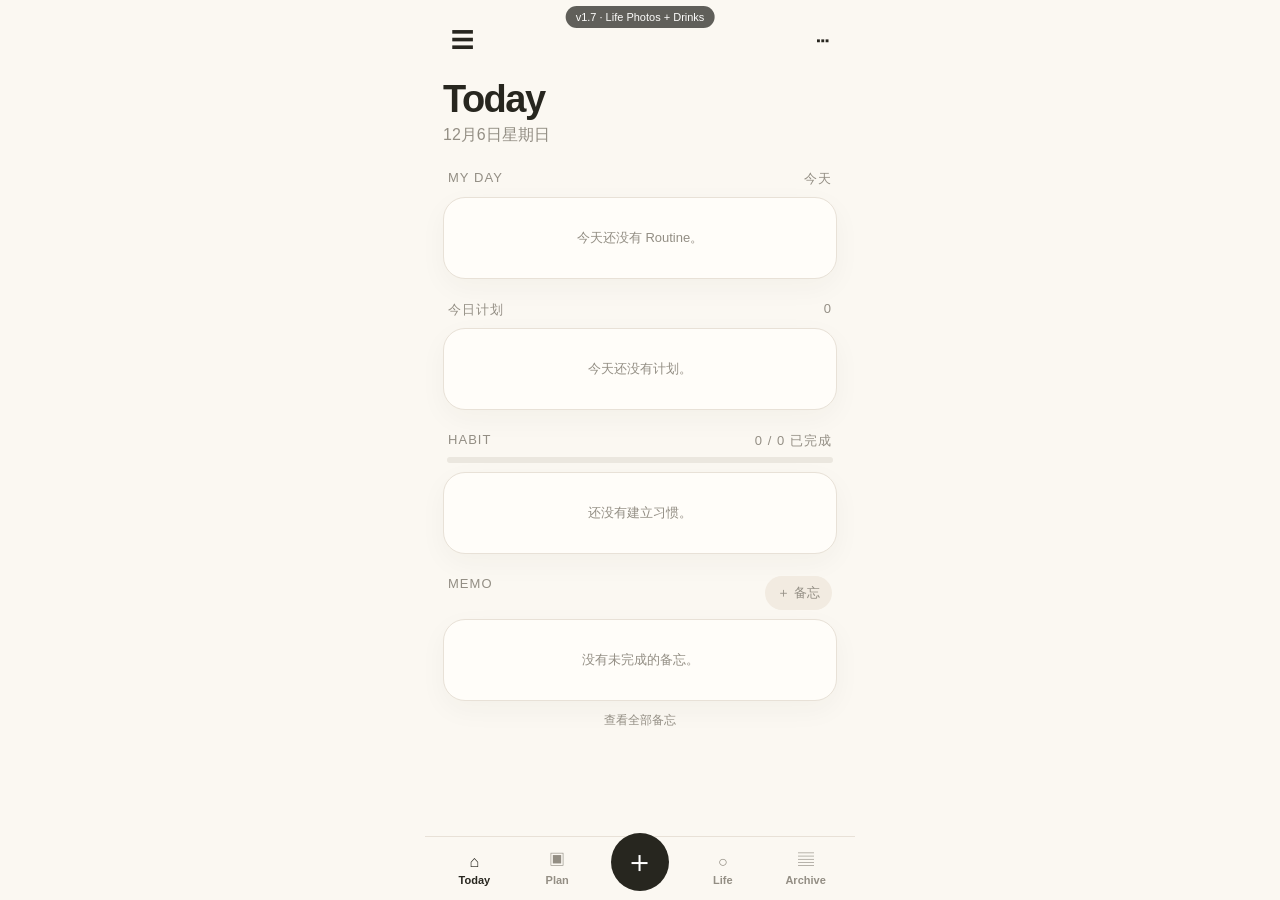
==== index.html @ 2b1e5a78 "Add files via upload" ====
<!doctype html><html lang="zh-CN"><head><meta charset="utf-8"><meta name="viewport" content="width=device-width,initial-scale=1,viewport-fit=cover"><meta name="theme-color" content="#fbf8f2"><meta name="apple-mobile-web-app-capable" content="yes"><title>My Life OS v1.7 Today + Memo + Life Mood</title><link rel="manifest" href="manifest.webmanifest?v=1400"><style>:root{--bg:#fbf8f2;--card:#fffdf9;--ink:#27261f;--muted:#938e84;--line:#e8e1d7;--soft:#eef0e8;--warm:#f2ebe1;--accent:#899277;--danger:#b7655e}*{box-sizing:border-box;-webkit-tap-highlight-color:transparent}body{margin:0;background:var(--bg);color:var(--ink);font-family:-apple-system,BlinkMacSystemFont,"PingFang SC",sans-serif}button,input,textarea,select{font:inherit;color:inherit}.page{max-width:430px;margin:auto;padding:calc(16px + env(safe-area-inset-top)) 18px calc(110px + env(safe-area-inset-bottom));min-height:100vh}.top{height:48px;display:flex;justify-content:space-between;align-items:center}.icon{border:0;background:none;font-size:23px;padding:8px}.title{font-size:38px;margin:14px 0 4px;letter-spacing:-1.5px}.sub{color:var(--muted);margin-bottom:24px}.section{margin:22px 0}.label{display:flex;justify-content:space-between;color:var(--muted);font-size:13px;letter-spacing:.08em;margin:0 5px 9px}.card{background:var(--card);border:1px solid var(--line);border-radius:22px;padding:15px;box-shadow:0 9px 28px rgba(60,50,38,.04)}.row{display:flex;align-items:center;justify-content:space-between;gap:10px;min-height:48px}.row+.row{border-top:1px solid var(--line)}.muted{font-size:12px;color:var(--muted)}.btn{border:0;border-radius:999px;background:var(--warm);padding:8px 12px}.primary{width:100%;border:0;border-radius:15px;background:var(--ink);color:white;padding:13px;font-weight:700}.danger{width:100%;border:1px solid #ead0cd;border-radius:15px;background:#fff7f6;color:var(--danger);padding:12px}.empty{color:var(--muted);font-size:13px;text-align:center;padding:16px}.nav{position:fixed;z-index:20;bottom:0;left:50%;transform:translateX(-50%);width:min(430px,100%);display:grid;grid-template-columns:repeat(5,1fr);align-items:end;background:rgba(251,248,242,.96);backdrop-filter:blur(18px);border-top:1px solid var(--line);padding:8px 8px calc(9px + env(safe-area-inset-bottom))}.nav button{border:0;background:none;color:var(--muted);font-size:16px;padding:5px}.nav button b{display:block;font-size:11px;margin-top:3px}.nav button.active{color:var(--ink)}.nav .plus{width:58px;height:58px;border-radius:50%;background:var(--ink);color:white;font-size:31px;margin:-25px auto 0}.overlay{position:fixed;z-index:50;inset:0;background:rgba(30,27,23,.25);display:flex;align-items:flex-end;justify-content:center}.hidden{display:none}.sheet{width:min(430px,100%);max-height:88vh;overflow:auto;background:var(--card);border-radius:28px 28px 0 0;padding:20px 18px calc(28px + env(safe-area-inset-bottom))}.sheethead{display:flex;justify-content:space-between;align-items:center}.sheethead h2{margin:0 0 10px}.field{margin:13px 0}.field label{display:block;color:var(--muted);font-size:13px;margin-bottom:6px}.field input,.field textarea,.field select{width:100%;border:1px solid var(--line);background:white;border-radius:13px;padding:12px}.field textarea{min-height:90px}.two{display:grid;grid-template-columns:1fr 1fr;gap:10px}.cal{display:grid;grid-template-columns:repeat(7,1fr);gap:3px}.dow{text-align:center;color:var(--muted);font-size:10px;padding-bottom:5px}.day{min-height:86px;border:1px solid #eee8df;background:white;border-radius:8px;padding:5px 3px;text-align:left;overflow:hidden}.day.sel{outline:2px solid var(--ink)}.day.today{background:var(--soft)}.num{font-size:12px;font-weight:750}.event{display:block;background:#e7efe0;border-radius:4px;font-size:9px;padding:2px 3px;margin-top:3px;white-space:nowrap;overflow:hidden;text-overflow:ellipsis}.event:nth-child(3n){background:#f7e2e8}.event:nth-child(3n+1){background:#e3eef6}.tabs{display:flex;background:#f0ebe3;border-radius:13px;padding:4px}.tabs button{flex:1;border:0;background:none;border-radius:10px;padding:8px;color:var(--muted)}.tabs button.on{background:white;color:var(--ink);font-weight:700}.check{width:23px;height:23px;border:1.5px solid #b8b1a7;background:white;border-radius:50%}.check.done{background:var(--accent);border-color:var(--accent)}.check.done:after{content:'✓';color:white}.pill{background:var(--soft);border-radius:999px;padding:6px 9px;font-size:12px}.toast{position:fixed;z-index:80;bottom:115px;left:50%;transform:translateX(-50%);background:var(--ink);color:white;border-radius:999px;padding:10px 14px;opacity:0;pointer-events:none;transition:.2s}.toast.show{opacity:1}.spacegrid{display:grid;grid-template-columns:1fr 1fr;gap:10px}.space{border:1px solid var(--line);background:white;border-radius:17px;padding:18px 12px;text-align:left}.space b{display:block;margin-top:8px}.statgrid{display:grid;grid-template-columns:1fr 1fr;gap:9px}.stat{background:white;border:1px solid var(--line);border-radius:15px;padding:13px}.stat strong{font-size:24px;display:block}

.three{display:grid;grid-template-columns:repeat(3,1fr);gap:8px}.weekpick{display:grid;grid-template-columns:repeat(4,1fr);gap:7px}.weekpick label input{display:none}.weekpick label span{display:block;text-align:center;border:1px solid var(--line);border-radius:12px;padding:9px 4px;font-size:12px;background:white}.weekpick label input:checked+span{background:var(--ink);color:white;border-color:var(--ink)}.heatmap{display:grid;grid-template-columns:repeat(7,1fr);gap:5px;background:var(--card);border:1px solid var(--line);border-radius:18px;padding:14px}.heat{aspect-ratio:1;border-radius:5px;background:#eee9e1}.heat.h1{background:#dfe5d5}.heat.h2{background:#adb99b}.heat.h3{background:#778567}.rowlink{display:block;width:100%;border:0;border-bottom:1px solid var(--line);background:white;text-align:left;padding:15px 6px}.rowlink:last-child{border-bottom:0}

#heartbeat{position:fixed;top:calc(env(safe-area-inset-top) + 6px);left:50%;transform:translateX(-50%);z-index:9999;background:#24251f;color:#fff;padding:5px 10px;border-radius:999px;font-size:11px;opacity:.72;pointer-events:none;white-space:nowrap}#heartbeat.ok{opacity:1}.habitprogress{height:6px;background:#ebe7df;border-radius:999px;overflow:hidden;margin:-2px 4px 9px}.habitprogress i{display:block;height:100%;background:var(--accent);border-radius:999px}.memoarchive{width:100%;border:0;background:none;color:var(--muted);padding:11px;font-size:12px}.moodcard{width:100%;border:1px solid var(--line);background:linear-gradient(135deg,#fffdf9,#f4eee5);border-radius:22px;padding:17px;display:grid;grid-template-columns:auto 1fr auto;gap:13px;align-items:center;text-align:left}.moodemoji{font-size:34px}.moodcard b,.moodcard small{display:block}.moodcard small{color:var(--muted);margin-top:4px}.pincheck{display:block;margin:14px 2px;color:var(--muted);font-size:13px}
.eventdone{text-decoration:line-through;opacity:.55}
.toggleline{display:flex;gap:9px;align-items:center;padding:10px 2px 16px;font-size:14px}
.day .event{overflow:hidden;text-overflow:ellipsis;white-space:nowrap}


.chart{width:100%;height:105px;color:#6f7e63;overflow:visible}.seg{display:flex;gap:6px;overflow:auto;padding:3px 0 12px}.seg button{border:1px solid var(--line);background:white;border-radius:999px;padding:8px 12px;white-space:nowrap}.seg button.on{background:var(--ink);color:white}.bigmetric{padding:18px 0;font-size:18px}.progress{height:8px;background:#eee9e1;border-radius:999px;overflow:hidden}.progress i{display:block;height:100%;background:#8b9b79;border-radius:999px}.barrow{display:grid;grid-template-columns:62px 1fr 58px;gap:8px;align-items:center;padding:8px 0}.barrow>div{height:9px;background:#eee9e1;border-radius:999px;overflow:hidden}.barrow i{display:block;height:100%;background:#9ba98b;border-radius:999px}.barrow b{text-align:right;font-size:12px}.knowcard{width:100%;display:grid;grid-template-columns:72px 1fr;gap:12px;text-align:left;border:0;border-bottom:1px solid var(--line);background:white;padding:12px 0}.knowcard:last-child{border-bottom:0}.knowcard img{width:72px;height:72px;object-fit:cover;border-radius:12px}.knowcard p{margin:5px 0;color:var(--muted);font-size:13px;line-height:1.4}.knowcard span{font-size:11px;color:var(--muted)}.photoStrip{display:flex;gap:8px;overflow:auto;margin:8px 0 14px}.photoStrip>div{position:relative;flex:0 0 82px}.photoStrip img{width:82px;height:82px;object-fit:cover;border-radius:12px}.miniX{position:absolute;right:3px;top:3px;border:0;border-radius:50%;width:22px;height:22px;background:rgba(0,0,0,.65);color:white}


.lifequick{display:grid;grid-template-columns:repeat(4,1fr);gap:8px;margin:14px 0}.lifequick button{border:1px solid var(--line);background:var(--card);border-radius:17px;padding:12px 5px;display:flex;flex-direction:column;gap:4px;align-items:center}.lifequick span{font-size:22px}.lifequick b{font-size:12px}.lifequick small{font-size:9px;color:var(--muted)}.photoCal{display:grid;grid-template-columns:repeat(7,1fr);gap:4px}.photoDay{position:relative;aspect-ratio:.82;border:0;background:#f5f2ed;border-radius:8px;overflow:hidden;padding:0}.photoDay>span{position:absolute;z-index:2;top:4px;left:5px;font-size:10px;background:rgba(255,255,255,.78);border-radius:8px;padding:1px 4px}.photoDay img{width:100%;height:100%;object-fit:cover}.photoDay i{position:absolute;right:3px;bottom:3px;background:rgba(0,0,0,.62);color:white;border-radius:8px;padding:1px 4px;font-size:9px}.photoGrid{display:grid;grid-template-columns:repeat(3,1fr);gap:6px}.photoGrid img{width:100%;aspect-ratio:1;object-fit:cover;border-radius:12px}.lifeitem{padding:10px 0;border-bottom:1px solid var(--line)}.lifeitem:last-child{border-bottom:0}.lifephotos{display:flex;gap:5px;margin-bottom:8px}.lifephotos img{width:31%;aspect-ratio:1;object-fit:cover;border-radius:12px}.drinkGrid{display:grid;grid-template-columns:repeat(2,1fr);gap:9px}.drinkGrid button{border:0;background:#f5f2ed;border-radius:14px;padding:8px;text-align:left;display:flex;flex-direction:column;gap:5px}.drinkGrid img{width:100%;aspect-ratio:1;object-fit:cover;border-radius:10px}.drinkGrid span{font-size:40px;text-align:center;padding:30px}.drinkGrid small{color:var(--muted)}.drinkPreview{width:100%;max-height:260px;object-fit:cover;border-radius:16px;margin-bottom:12px}

</style></head><body>
<div id="heartbeat">v1.7 · Life Photos + Drinks</div><main id="app"></main><nav id="nav" class="nav"><button data-page="today">⌂<b>Today</b></button><button data-page="plan">▣<b>Plan</b></button><button id="quickBtn" class="plus">＋</button><button data-page="life">○<b>Life</b></button><button data-page="archive">▤<b>Archive</b></button></nav><div id="overlay" class="overlay hidden"><div id="sheet" class="sheet"></div></div><div id="toast" class="toast"></div><script>(()=>{'use strict';
const BUILD='v1.7 Today + Memo + Life Mood · 2026-08-19';
window.__MYLIFE_BUILD__=BUILD;
const KEY='mylife-v1-data'; const $=s=>document.querySelector(s); const app=$('#app'),overlay=$('#overlay'),sheet=$('#sheet');
const today=()=>new Date().toISOString().slice(0,10), id=()=>Date.now()+Math.floor(Math.random()*1000), esc=s=>String(s??'').replace(/[&<>"']/g,m=>({'&':'&amp;','<':'&lt;','>':'&gt;','"':'&quot;',"'":'&#39;'}[m]));
let data={plans:[],pool:[],life:[],moods:[],anniv:[],habits:[],habitRecords:[],routines:[],routineRecords:[],memos:[],money:[],moneyCategories:[],budgets:[],health:[],knowledge:[],drinks:[]};try{const x=JSON.parse(localStorage.getItem(KEY));if(x&&typeof x==='object')data={...data,...x}}catch(e){};
['money','moneyCategories','budgets','health','knowledge','drinks'].forEach(k=>{if(!Array.isArray(data[k]))data[k]=[]});
if(!data.moneyCategories.length)data.moneyCategories=['餐饮','交通','购物','日用','娱乐','学习','其他'];
if(!Array.isArray(data.habitRecords))data.habitRecords=[]; if(!Array.isArray(data.routineRecords))data.routineRecords=[];
let page='today', month=new Date(new Date().getFullYear(),new Date().getMonth(),1), selected=today(), archiveMonth=new Date(new Date().getFullYear(),new Date().getMonth(),1);
function save(){localStorage.setItem(KEY,JSON.stringify(data))} function toast(t){const e=$('#toast');e.textContent=t;e.classList.add('show');setTimeout(()=>e.classList.remove('show'),1300)}
function open(html){sheet.innerHTML=html;overlay.classList.remove('hidden')} function close(){overlay.classList.add('hidden');sheet.innerHTML=''} overlay.addEventListener('click',e=>{if(e.target===overlay)close()});
function header(title,sub,back=false,plus=''){return `<div class="top"><button class="icon" data-act="${back?'today':'space'}">${back?'‹':'☰'}</button><button class="icon" ${plus?`data-act="${plus}"`:''}>${plus?'＋':'⋯'}</button></div><h1 class="title">${title}</h1><div class="sub">${sub}</div>`}
function rows(items,empty,fn){return items.length?items.map(fn).join(''):`<div class="empty">${empty}</div>`}
function fmtCycle(h){if(h.type==='fixed')return `固定 · ${h.days?.length?h.days.map(x=>'周'+'日一二三四五六'[x]).join(' '):'每天'}`;if(h.type==='count')return `${h.period==='month'?'每月':'每周'} ${h.target||1} 次`;return `弹性 · ${h.ideal||3} 天一次`}
function recs(hid){return data.habitRecords.filter(r=>r.habitId==hid)} function doneOn(hid,d=today()){return recs(hid).some(r=>r.date===d)}
function weekStart(d=new Date()){const x=new Date(d);x.setHours(0,0,0,0);x.setDate(x.getDate()-x.getDay());return x} function iso(d){return d.toISOString().slice(0,10)}
function habitStatus(h){if(doneOn(h.id))return '今天已完成';const rs=recs(h.id).sort((a,b)=>b.date.localeCompare(a.date));if(h.type==='count'){let n=0;if(h.period==='month'){const ym=today().slice(0,7);n=rs.filter(r=>r.date.startsWith(ym)).length}else{const s=iso(weekStart());n=rs.filter(r=>r.date>=s).length}return `${h.period==='month'?'本月':'本周'} ${n}/${h.target||1}`}
if(h.type==='flex'){if(!rs.length)return '可以做';const gap=Math.floor((new Date(today())-new Date(rs[0].date))/86400000),early=Number(h.early||2),ideal=Number(h.ideal||3),late=Number(h.late||5);if(gap<early)return '刚完成';if(gap<ideal)return '可以做';if(gap<=late)return '建议今天';return `距上次 ${gap} 天`}
return '未完成'}
function routineDue(r){if(r.archived)return false;if(!r.days?.length)return true;return r.days.includes(new Date().getDay())}
function habitDue(h){if(h.paused)return false;if(h.type==='fixed'){if(!h.days?.length)return true;return h.days.includes(new Date().getDay())}return true}
function toggleHabit(hid){const i=data.habitRecords.findIndex(r=>r.habitId==hid&&r.date===today());if(i>=0){data.habitRecords.splice(i,1);toast('已撤销打卡')}else{data.habitRecords.push({id:id(),habitId:Number(hid),date:today(),time:new Date().toTimeString().slice(0,5)});toast('打卡成功')}save();render()}
function routineRec(rid){let r=data.routineRecords.find(x=>x.routineId==rid&&x.date===today());if(!r){r={id:id(),routineId:Number(rid),date:today(),doneSteps:[]};data.routineRecords.push(r)}return r}
function render(){document.querySelectorAll('#nav [data-page]').forEach(b=>b.classList.toggle('active',b.dataset.page===page));if(page==='today')renderToday();else if(page==='plan')renderPlan();else if(page==='life')renderLife();else renderArchive()}
function renderToday(){const ps=data.plans.filter(p=>p.start<=today()&&p.end>=today()), hs=data.habits.filter(h=>!h.archived), doneN=hs.filter(h=>doneOn(h.id)).length, memos=[...data.memos].filter(m=>!m.done).sort((a,b)=>(b.pinned?1:0)-(a.pinned?1:0));app.innerHTML=`<section class="page">${header('Today',new Date().toLocaleDateString('zh-CN',{month:'long',day:'numeric',weekday:'long'}))}<div class="section"><div class="label"><span>MY DAY</span><span>今天</span></div><div class="card">${rows(data.routines.filter(r=>routineDue(r)),'今天还没有 Routine。',r=>{const rr=data.routineRecords.find(x=>x.routineId==r.id&&x.date===today()),n=rr?.doneSteps?.length||0,total=r.steps?.length||0;return `<div class="row"><div><b>${esc(r.title)}</b><div class="muted">${esc(r.time||'未设时间')} · ${n}/${total}</div></div><button class="btn" data-openroutine="${r.id}">${n?'继续':'开始'}</button></div>`})}</div></div><div class="section"><div class="label"><span>今日计划</span><span>${ps.length}</span></div><div class="card">${rows(ps,'今天还没有计划。',p=>planRow(p))}</div></div><div class="section"><div class="label"><span>HABIT</span><span>${doneN} / ${hs.length} 已完成</span></div><div class="habitprogress"><i style="width:${hs.length?Math.round(doneN/hs.length*100):0}%"></i></div><div class="card">${rows(hs,'还没有建立习惯。',h=>`<div class="row"><div><b>${esc(h.title)}</b><div class="muted">${fmtCycle(h)} · ${habitStatus(h)}</div></div><button class="check ${doneOn(h.id)?'done':''}" data-checkhabit="${h.id}"></button></div>`)}</div></div><div class="section"><div class="label"><span>MEMO</span><button class="btn" data-act="addmemo">＋ 备忘</button></div><div class="card">${rows(memos,'没有未完成的备忘。',m=>`<div class="row"><div style="display:flex;gap:10px;align-items:center"><button class="check" data-donememo="${m.id}"></button><div><b>${m.pinned?'⌖ ':''}${esc(m.text)}</b>${m.date?`<div class="muted">${m.date}</div>`:''}</div></div><button class="btn" data-editmemo="${m.id}">编辑</button></div>`)}</div><button class="memoarchive" data-act="memolist">查看全部备忘</button></div></section>`}
function planRow(p){return `<div class="row"><div style="display:flex;gap:10px;align-items:center"><button class="check ${p.done?'done':''}" data-toggle="${p.id}"></button><div><b>${esc(p.title)}</b><div class="muted">${p.time?esc(p.time)+' · ':''}${p.start}${p.end!==p.start?' → '+p.end:''}${p.note?' · '+esc(p.note):''}</div></div></div><button class="btn" data-editplan="${p.id}">编辑</button></div>`}
function renderPlan(){
const y=month.getFullYear(),m=month.getMonth(),first=new Date(y,m,1).getDay(),days=new Date(y,m+1,0).getDate();
let c=['日','一','二','三','四','五','六'].map(x=>`<div class="dow">${x}</div>`).join('');
for(let i=0;i<first;i++)c+='<div></div>';
for(let n=1;n<=days;n++){
 const d=`${y}-${String(m+1).padStart(2,'0')}-${String(n).padStart(2,'0')}`;
 const ps=data.plans.filter(p=>p.start<=d&&p.end>=d).sort((a,b)=>(a.time||'99:99').localeCompare(b.time||'99:99'));
 c+=`<button class="day ${d===selected?'sel':''} ${d===today()?'today':''}" data-date="${d}">
 <span class="num">${n}</span>
 ${ps.slice(0,4).map(p=>`<span class="event ${p.done?'eventdone':''}">${p.time?esc(p.time)+' ':''}${esc(p.title)}</span>`).join('')}
 ${ps.length>4?`<span class="muted">+${ps.length-4}</span>`:''}</button>`;
}
const chosen=data.plans.filter(p=>p.start<=selected&&p.end>=selected).sort((a,b)=>(a.time||'99:99').localeCompare(b.time||'99:99'));
const upcoming=[...data.anniv].sort((a,b)=>nextAnnivDays(a.date)-nextAnnivDays(b.date));
app.innerHTML=`<section class="page">${header('Plan','月视图 · 跨日期计划 · Plan Pool · 纪念日',false,'addplan')}
<div class="card"><div class="row"><button class="icon" data-month="-1">‹</button><b>${y}年${m+1}月</b><button class="icon" data-month="1">›</button></div><div class="cal">${c}</div></div>
<div class="section"><div class="label"><span>${selected}</span><button class="btn" data-act="addplan">＋ 新建</button></div><div class="card">${rows(chosen,'这一天没有计划。',planRow)}</div></div>
<div class="section"><div class="label"><span>PLAN POOL</span><button class="btn" data-act="addpool">＋</button></div><div class="card">${rows(data.pool,'先把暂时没定日期的计划放在这里。',p=>`<div class="row"><div><b>${esc(p.title)}</b><div class="muted">${p.note?esc(p.note):'待安排'}</div></div><div><button class="btn" data-editpool="${p.id}">编辑</button> <button class="btn" data-pooldate="${p.id}">安排</button></div></div>`)}</div></div>
<div class="section"><div class="label"><span>ANNIVERSARY</span><button class="btn" data-act="anniv">＋</button></div><div class="card">${rows(upcoming,'还没有纪念日。',a=>`<div class="row"><div><b>♡ ${esc(a.title)}</b><div class="muted">${a.date}${a.repeat!==false?' · 每年':''} · ${annivText(a.date)}</div></div><div><button class="btn" data-editanniv="${a.id}">编辑</button> <button class="btn" data-delanniv="${a.id}">删除</button></div></div>`)}</div></div></section>`}
function nextAnnivDays(ds){const now=new Date(), parts=ds.split('-').map(Number);let d=new Date(now.getFullYear(),parts[1]-1,parts[2]);d.setHours(0,0,0,0);const t=new Date();t.setHours(0,0,0,0);if(d<t)d.setFullYear(d.getFullYear()+1);return Math.round((d-t)/86400000)}
function annivText(ds){const n=nextAnnivDays(ds);return n===0?'今天':n===1?'明天':`还有 ${n} 天`}
function renderLife(){
 const ls=[...data.life].sort((a,b)=>(b.date+(b.time||'')).localeCompare(a.date+(a.time||''))), mood=data.moods.filter(x=>x.date===today()).at(-1);
 const pm=window._photoMonth?new Date(window._photoMonth+'-01'):new Date(new Date().getFullYear(),new Date().getMonth(),1), y=pm.getFullYear(),m=pm.getMonth(),ym=`${y}-${String(m+1).padStart(2,'0')}`;
 let cal=['日','一','二','三','四','五','六'].map(x=>`<div class="dow">${x}</div>`).join(''), first=new Date(y,m,1).getDay(),days=new Date(y,m+1,0).getDate();
 for(let i=0;i<first;i++)cal+='<div></div>';
 for(let n=1;n<=days;n++){const d=`${ym}-${String(n).padStart(2,'0')}`,pics=data.life.filter(x=>x.date===d&&x.photos?.length).flatMap(x=>x.photos);cal+=`<button class="photoDay" data-photoday="${d}"><span>${n}</span>${pics[0]?`<img src="${pics[0]}">`:''}${pics.length>1?`<i>+${pics.length-1}</i>`:''}</button>`}
 app.innerHTML=`<section class="page">${header('Life','生活流 · Mood · 照片月历 · Collections',false,'addlife')}
 <div class="lifequick"><button data-act="mood"><span>${mood?mood.emoji:'☺'}</span><b>Mood</b><small>${mood?esc(mood.label):'记录心情'}</small></button><button data-act="addlife"><span>＋</span><b>Life</b><small>文字 / 照片</small></button><button data-act="drinks"><span>☕</span><b>Drinks</b><small>饮品收藏</small></button><button data-act="health"><span>♡</span><b>Health</b><small>健康记录</small></button></div>
 <div class="section"><div class="label"><span>PHOTO CALENDAR</span><span>按月照片墙</span></div><div class="card"><div class="row"><button class="icon" data-photomonth="-1">‹</button><b>${y}年${m+1}月</b><button class="icon" data-photomonth="1">›</button></div><div class="photoCal">${cal}</div></div></div>
 <div class="section"><div class="label"><span>LIFE STREAM</span><button class="btn" data-act="addlife">＋记录</button></div><div class="card">${rows(ls,'还没有生活记录。',x=>`<div class="lifeitem">${x.photos?.length?`<div class="lifephotos">${x.photos.slice(0,3).map(p=>`<img src="${p}">`).join('')}</div>`:''}<div class="row"><div><b>${esc(x.text||'生活记录')}</b><div class="muted">${x.date} ${x.time||''}${x.location?' · 📍'+esc(x.location):''}</div>${x.tags?`<div class="muted">${x.tags.split(',').map(t=>'#'+esc(t.trim())).join(' ')}</div>`:''}</div><button class="btn" data-dellife="${x.id}">删除</button></div></div>`)}</div></div></section>`}
function photoMonthMove(n){let d=window._photoMonth?new Date(window._photoMonth+'-01'):new Date();d=new Date(d.getFullYear(),d.getMonth()+n,1);window._photoMonth=`${d.getFullYear()}-${String(d.getMonth()+1).padStart(2,'0')}`;render()}
function photoDay(d){const xs=data.life.filter(x=>x.date===d&&x.photos?.length),pics=xs.flatMap(x=>x.photos);open(`${formHead(d)}${pics.length?`<div class="photoGrid">${pics.map(x=>`<img src="${x}">`).join('')}</div>`:'<div class="empty">这一天还没有照片。</div>'}<div style="height:12px"></div><button class="primary" data-act="addlife">＋ 添加当天记录</button>`)}
function renderArchive(){const y=archiveMonth.getFullYear(),m=archiveMonth.getMonth(),ym=`${y}-${String(m+1).padStart(2,'0')}`,ls=data.life.filter(x=>x.date.startsWith(ym)),ps=data.plans.filter(x=>x.start.startsWith(ym)||x.end.startsWith(ym)),ms=data.moods.filter(x=>x.date.startsWith(ym)),hr=data.habitRecords.filter(x=>x.date.startsWith(ym));app.innerHTML=`<section class="page">${header('Archive','按月回顾 · 从原始记录读取')}<div class="card row"><button class="icon" data-arch="-1">‹</button><b>${y}年${m+1}月</b><button class="icon" data-arch="1">›</button></div><div class="section"><div class="statgrid"><div class="stat"><span class="muted">Life</span><strong>${ls.length}</strong></div><div class="stat"><span class="muted">Plan</span><strong>${ps.length}</strong></div><div class="stat"><span class="muted">Habit</span><strong>${hr.length}</strong></div><div class="stat"><span class="muted">Mood</span><strong>${ms.length}</strong></div></div></div><div class="section"><div class="label"><span>这个月的我</span></div><div class="card">${rows(ls,'这个月还没有 Life 记录。',x=>`<div class="row"><div><b>${esc(x.text||'生活记录')}</b><div class="muted">${x.date}</div></div></div>`)}</div></div></section>`}
function annivReminder(){const md=today().slice(5),a=data.anniv.filter(x=>x.date.slice(5)===md);return a.length?a.map(x=>`<div class="row"><b>♡ ${esc(x.title)}</b><span class="pill">今天</span></div>`).join(''):'<div class="empty">今天没有额外提醒。</div>'}
function formHead(t){return `<div class="sheethead"><h2>${t}</h2><button class="icon" data-close>×</button></div>`}
function planForm(pid){
const p=data.plans.find(x=>x.id===pid)||{title:'',start:selected,end:selected,time:'',note:'',done:false};
open(`${formHead(pid?'编辑计划':'新建计划')}<form id="planForm">
<div class="field"><label>计划</label><input name="title" required value="${esc(p.title)}" placeholder="例如：看书 / 健身 / 复习药师"></div>
<div class="two"><div class="field"><label>开始日期</label><input type="date" name="start" required value="${p.start}"></div><div class="field"><label>结束日期</label><input type="date" name="end" required value="${p.end}"></div></div>
<div class="field"><label>时间（可选）</label><input type="time" name="time" value="${p.time||''}"></div>
<div class="field"><label>备注（可选）</label><textarea name="note" placeholder="地点、准备事项等">${esc(p.note||'')}</textarea></div>
<button class="primary">保存</button>${pid?`<div style="height:9px"></div><button type="button" class="danger" data-delplan="${pid}">删除计划</button>`:''}</form>`);
$('#planForm').onsubmit=e=>{e.preventDefault();const f=new FormData(e.target),obj={id:pid||id(),title:f.get('title').trim(),start:f.get('start'),end:f.get('end'),time:f.get('time')||'',note:f.get('note').trim(),done:p.done||false};if(obj.end<obj.start)obj.end=obj.start;if(pid)data.plans=data.plans.map(x=>x.id===pid?obj:x);else data.plans.push(obj);save();close();render();toast('计划已保存')}}
function habitHome(){open(`${formHead('Habit')}<div class="row"><div><b>习惯</b><div class="muted">固定 · 次数 · 弹性周期</div></div><button class="btn" data-act="addhabit">＋ 新建</button></div><div class="section"><div class="card">${rows(data.habits.filter(h=>!h.archived),'还没有习惯。',h=>`<div class="row"><div><b>${esc(h.title)}</b><div class="muted">${fmtCycle(h)} · ${habitStatus(h)}</div></div><button class="btn" data-edithabit="${h.id}">详情</button></div>`)}</div></div><div class="section"><div class="label"><span>最近 35 天</span><span>打卡热力图</span></div>${heatmap()}</div>`)}
function heatmap(){let s='<div class="heatmap">';for(let i=34;i>=0;i--){const d=new Date();d.setDate(d.getDate()-i);const ds=iso(d),n=data.habitRecords.filter(r=>r.date===ds).length;s+=`<span class="heat h${Math.min(n,3)}" title="${ds}: ${n}"></span>`}return s+'</div>'}
function habitForm(hid){const h=data.habits.find(x=>x.id===hid)||{title:'',type:'fixed',days:[],period:'week',target:3,early:2,ideal:3,late:5,paused:false,archived:false};open(`${formHead(hid?'编辑习惯':'新建习惯')}<form id="habitForm"><div class="field"><label>习惯名称</label><input name="title" required value="${esc(h.title)}"></div><div class="field"><label>打卡类型 / 周期</label><select name="type" id="habitType"><option value="fixed" ${h.type==='fixed'?'selected':''}>固定周期</option><option value="count" ${h.type==='count'?'selected':''}>次数周期</option><option value="flex" ${h.type==='flex'?'selected':''}>弹性周期</option></select></div><div id="habitOpts"></div><button class="primary">保存</button>${hid?`<div style="height:9px"></div><button type="button" class="danger" data-delhabit="${hid}">删除习惯</button>`:''}</form>`);const opts=()=>{const typ=$('#habitType').value;if(typ==='fixed')$('#habitOpts').innerHTML=`<div class="field"><label>选择打卡日（不选 = 每天）</label><div class="weekpick">${['日','一','二','三','四','五','六'].map((x,i)=>`<label><input type="checkbox" name="days" value="${i}" ${h.days?.includes(i)?'checked':''}><span>周${x}</span></label>`).join('')}</div></div>`;else if(typ==='count')$('#habitOpts').innerHTML=`<div class="two"><div class="field"><label>周期</label><select name="period"><option value="week" ${h.period==='week'?'selected':''}>每周</option><option value="month" ${h.period==='month'?'selected':''}>每月</option></select></div><div class="field"><label>打卡几次</label><input type="number" min="1" max="99" name="target" value="${h.target||3}"></div></div>`;else $('#habitOpts').innerHTML=`<div class="three"><div class="field"><label>最早</label><input type="number" min="1" name="early" value="${h.early||2}"></div><div class="field"><label>理想</label><input type="number" min="1" name="ideal" value="${h.ideal||3}"></div><div class="field"><label>最晚</label><input type="number" min="1" name="late" value="${h.late||5}"></div></div><div class="muted">例如 2 / 3 / 5 天：第 2 天起可以做，第 3 天建议做，第 5 天后显示距上次完成天数。</div>`};opts();$('#habitType').onchange=opts;$('#habitForm').onsubmit=e=>{e.preventDefault();const f=new FormData(e.target),typ=f.get('type'),obj={...h,id:hid||id(),title:f.get('title').trim(),type:typ,days:f.getAll('days').map(Number),period:f.get('period')||'week',target:Number(f.get('target')||3),early:Number(f.get('early')||2),ideal:Number(f.get('ideal')||3),late:Number(f.get('late')||5)};if(hid)data.habits=data.habits.map(x=>x.id===hid?obj:x);else data.habits.push(obj);save();habitHome();toast('习惯已保存')}}
function habitDetail(hid){const h=data.habits.find(x=>x.id===hid);if(!h)return;const rs=recs(h.id).sort((a,b)=>b.date.localeCompare(a.date)),monthCount=rs.filter(r=>r.date.startsWith(today().slice(0,7))).length;open(`${formHead(h.title)}<div class="card"><div class="row"><div><b>${fmtCycle(h)}</b><div class="muted">${habitStatus(h)}</div></div><button class="check ${doneOn(h.id)?'done':''}" data-checkhabit="${h.id}"></button></div></div><div class="section"><div class="statgrid"><div class="stat"><span class="muted">本月完成</span><strong>${monthCount}</strong></div><div class="stat"><span class="muted">累计完成</span><strong>${rs.length}</strong></div></div></div><div class="section"><div class="label"><span>35 天热力图</span></div>${heatmapOne(h.id)}</div><button class="primary" data-edithabitform="${h.id}">编辑习惯</button>`)}
function heatmapOne(hid){let s='<div class="heatmap">';for(let i=34;i>=0;i--){const d=new Date();d.setDate(d.getDate()-i);const ds=iso(d),n=doneOn(hid,ds)?1:0;s+=`<span class="heat h${n?2:0}"></span>`}return s+'</div>'}
function routineHome(){open(`${formHead('Routine')}<div class="row"><div><b>日常流程</b><div class="muted">时间 · 步骤 · Habit 联动</div></div><button class="btn" data-act="addroutine">＋ 新建</button></div><div class="section"><div class="card">${rows(data.routines.filter(r=>!r.archived),'还没有 Routine。',r=>`<div class="row"><div><b>${esc(r.title)}</b><div class="muted">${r.time||'未设时间'} · ${r.days?.length?r.days.map(x=>'周'+'日一二三四五六'[x]).join(' '):'每天'} · ${(r.steps||[]).length} 步</div></div><div><button class="btn" data-openroutine="${r.id}">打开</button> <button class="btn" data-editroutine="${r.id}">编辑</button></div></div>`)}</div></div>`)}
function routineForm(rid){const r=data.routines.find(x=>x.id===rid)||{title:'',time:'',days:[],steps:[]};open(`${formHead(rid?'编辑 Routine':'新建 Routine')}<form id="routineForm"><div class="field"><label>名称</label><input name="title" required value="${esc(r.title)}"></div><div class="field"><label>时间（可不填）</label><input type="time" name="time" value="${r.time||''}"></div><div class="field"><label>执行日（不选 = 每天）</label><div class="weekpick">${['日','一','二','三','四','五','六'].map((x,i)=>`<label><input type="checkbox" name="rdays" value="${i}" ${r.days?.includes(i)?'checked':''}><span>周${x}</span></label>`).join('')}</div></div><div class="field"><label>步骤（每行一个；保存后可关联 Habit）</label><textarea name="steps" placeholder="起床\n洗漱\n护肤\n早餐">${esc((r.steps||[]).map(s=>s.title).join('\n'))}</textarea></div><button class="primary">保存</button>${rid?`<div style="height:9px"></div><button type="button" class="danger" data-delroutine="${rid}">删除 Routine</button>`:''}</form>`);$('#routineForm').onsubmit=e=>{e.preventDefault();const f=new FormData(e.target),titles=f.get('steps').split('\n').map(x=>x.trim()).filter(Boolean),old=r.steps||[],steps=titles.map((title,i)=>({id:old[i]?.id||id(),title,habitId:old[i]?.habitId||null})),obj={...r,id:rid||id(),title:f.get('title').trim(),time:f.get('time'),days:f.getAll('rdays').map(Number),steps};if(rid)data.routines=data.routines.map(x=>x.id===rid?obj:x);else data.routines.push(obj);save();routineHome();toast('Routine 已保存')}}
function routineRun(rid){const r=data.routines.find(x=>x.id==rid);if(!r)return;const rr=routineRec(r.id),steps=r.steps||[];open(`${formHead(r.title)}<div class="card"><div class="row"><div><b>${r.time||'未设时间'}</b><div class="muted">已完成 ${rr.doneSteps.length}/${steps.length}</div></div><span class="pill">今天</span></div></div><div class="section"><div class="card">${rows(steps,'这个 Routine 还没有步骤。',(s,i)=>`<div class="row"><div style="display:flex;gap:10px;align-items:center"><button class="check ${rr.doneSteps.includes(s.id)?'done':''}" data-rstep="${r.id}|${s.id}"></button><div><b>${i+1}. ${esc(s.title)}</b><div class="muted">${s.habitId?'已关联 Habit':'普通步骤'}</div></div></div><button class="btn" data-linkhabit="${r.id}|${s.id}">${s.habitId?'更改':'关联'}</button></div>`)}</div></div><button class="primary" data-editroutine="${r.id}">编辑 Routine</button>`)}
function linkHabit(rid,sid){const r=data.routines.find(x=>x.id==rid),s=r?.steps?.find(x=>x.id==sid);if(!s)return;open(`${formHead('关联 Habit')}<div class="card"><button class="rowlink" data-sethabit="${rid}|${sid}|0">不关联 Habit</button>${data.habits.filter(h=>!h.archived).map(h=>`<button class="rowlink" data-sethabit="${rid}|${sid}|${h.id}">${esc(h.title)}${s.habitId==h.id?' ✓':''}</button>`).join('')}</div>`)}
function quick(){open(`${formHead('快速记录')}<div class="spacegrid"><button class="space" data-act="addplan">▣<b>计划</b></button><button class="space" data-act="addlife">○<b>Life</b></button><button class="space" data-act="addmemo">✎<b>备忘</b></button><button class="space" data-act="anniv">♡<b>纪念日</b></button></div>`)}
function space(){open(`${formHead('My Space')}<div class="spacegrid"><button class="space" data-act="habit">🌱<b>Habit</b></button><button class="space" data-act="routine">↻<b>Routine</b></button><button class="space" data-act="money">¥<b>Money</b></button><button class="space" data-act="health">♡<b>Health</b></button><button class="space" data-act="knowledge">▤<b>Knowledge</b></button><button class="space" data-act="backup">⚙<b>Settings</b></button></div>`)}

function svgLine(vals,w=280,h=92){
 if(!vals.length)return '<div class="empty">记录后这里会自动生成趋势图。</div>';
 const nums=vals.map(Number),mn=Math.min(...nums),mx=Math.max(...nums),span=mx-mn||1;
 const pts=nums.map((v,i)=>`${10+(w-20)*(i/(Math.max(1,nums.length-1)))},${h-10-(h-20)*(v-mn)/span}`).join(' ');
 return `<svg class="chart" viewBox="0 0 ${w} ${h}" preserveAspectRatio="none"><polyline points="${pts}" fill="none" stroke="currentColor" stroke-width="3" stroke-linecap="round" stroke-linejoin="round"/></svg>`;
}
function healthHome(){
 const type=window._healthType||'weight', labels={weight:'体重',sleep:'睡眠',steps:'步数',exercise:'运动',period:'生理期'};
 const rs=data.health.filter(x=>x.type===type).sort((a,b)=>a.date.localeCompare(b.date));
 const vals=rs.map(x=>Number(x.value)).filter(Number.isFinite);
 open(`${formHead('Health')}<div class="seg">${Object.entries(labels).map(([k,v])=>`<button class="${type===k?'on':''}" data-healthtab="${k}">${v}</button>`).join('')}</div>
 <div class="section"><div class="label"><span>${labels[type]}趋势</span><button class="btn" data-act="addhealth">＋记录</button></div><div class="card">${type==='period'?periodSummary(rs):svgLine(vals)}${vals.length?`<div class="muted">最近：${vals.at(-1)} ${healthUnit(type)} · 共 ${vals.length} 条</div>`:''}</div></div>
 <div class="section"><div class="label"><span>记录</span></div><div class="card">${rows([...rs].reverse().slice(0,20),'还没有记录。',x=>`<div class="row"><div><b>${x.type==='period'?'生理期':x.value+' '+healthUnit(x.type)}</b><div class="muted">${x.date}${x.note?' · '+esc(x.note):''}</div></div><button class="btn" data-delhealth="${x.id}">删除</button></div>`)}</div></div>`);
}
function healthUnit(t){return ({weight:'kg',sleep:'小时',steps:'步',exercise:'分钟'})[t]||''}
function periodSummary(rs){const last=rs.at(-1);return last?`<div class="bigmetric">最近记录 <b>${last.date}</b></div><div class="muted">${last.note?esc(last.note):'可记录经期开始日与备注'}</div>`:'<div class="empty">记录经期开始日后会在这里显示。</div>'}
function healthForm(){
 const t=window._healthType||'weight', period=t==='period';
 open(`${formHead('记录 '+({weight:'体重',sleep:'睡眠',steps:'步数',exercise:'运动',period:'生理期'}[t]))}<form id="healthForm"><div class="field"><label>日期</label><input type="date" name="date" value="${today()}" required></div>${period?'':`<div class="field"><label>数值（${healthUnit(t)}）</label><input type="number" step="0.1" min="0" name="value" required></div>`}<div class="field"><label>备注</label><input name="note"></div><button class="primary">保存</button></form>`);
 $('#healthForm').onsubmit=e=>{e.preventDefault();const f=new FormData(e.target);data.health.push({id:id(),type:t,date:f.get('date'),value:period?1:Number(f.get('value')),note:f.get('note').trim()});save();healthHome();toast('健康记录已保存')};
}
function moneyHome(){
 const ym=today().slice(0,7), rs=data.money.filter(x=>x.date.startsWith(ym)), exp=rs.filter(x=>x.kind==='expense'), inc=rs.filter(x=>x.kind==='income');
 const sum=a=>a.reduce((s,x)=>s+Number(x.amount||0),0), e=sum(exp), i=sum(inc), budget=Number((data.budgets.find(x=>x.month===ym)||{}).amount||0);
 const cats={}; exp.forEach(x=>cats[x.category]=(cats[x.category]||0)+Number(x.amount));
 open(`${formHead('Money')}<div class="statgrid"><div class="stat"><span class="muted">本月支出</span><strong>¥${e.toFixed(2)}</strong></div><div class="stat"><span class="muted">本月收入</span><strong>¥${i.toFixed(2)}</strong></div></div>
 <div class="section"><div class="label"><span>预算</span><button class="btn" data-act="budget">设置</button></div><div class="card"><div class="row"><b>${budget?`¥${e.toFixed(0)} / ¥${budget.toFixed(0)}`:'还没设置本月预算'}</b><span class="muted">${budget?Math.round(e/budget*100)+'%':''}</span></div>${budget?`<div class="progress"><i style="width:${Math.min(100,e/budget*100)}%"></i></div>`:''}</div></div>
 <div class="section"><div class="label"><span>消费总结</span><button class="btn" data-act="addmoney">＋记账</button></div><div class="card">${Object.keys(cats).length?Object.entries(cats).sort((a,b)=>b[1]-a[1]).map(([k,v])=>`<div class="barrow"><span>${esc(k)}</span><div><i style="width:${e?Math.max(4,v/e*100):0}%"></i></div><b>¥${v.toFixed(0)}</b></div>`).join(''):'<div class="empty">记一笔支出后会生成分类总结图。</div>'}</div></div>
 <div class="section"><div class="label"><span>最近账目</span><button class="btn" data-act="moneycat">分类</button></div><div class="card">${rows([...rs].reverse().slice(0,20),'还没有账目。',x=>`<div class="row"><div><b>${x.kind==='expense'?'−':'＋'} ¥${Number(x.amount).toFixed(2)} · ${esc(x.category)}</b><div class="muted">${x.date}${x.note?' · '+esc(x.note):''}${x.receipt?' · 🧾 有小票':''}</div></div><button class="btn" data-delmoney="${x.id}">删除</button></div>`)}</div></div>`);
}
function moneyForm(){
 open(`${formHead('记一笔')}<form id="moneyForm"><div class="two"><div class="field"><label>类型</label><select name="kind"><option value="expense">支出</option><option value="income">收入</option></select></div><div class="field"><label>金额</label><input type="number" step="0.01" min="0" name="amount" required></div></div><div class="field"><label>分类</label><select name="category">${data.moneyCategories.map(x=>`<option>${esc(x)}</option>`).join('')}</select></div><div class="field"><label>日期</label><input type="date" name="date" value="${today()}" required></div><div class="field"><label>备注</label><input name="note"></div><div class="field"><label>小票照片</label><input type="file" accept="image/*" name="receipt"></div><button class="primary">保存</button></form>`);
 $('#moneyForm').onsubmit=e=>{e.preventDefault();const f=new FormData(e.target),file=e.target.receipt.files[0],finish=receipt=>{data.money.push({id:id(),kind:f.get('kind'),amount:Number(f.get('amount')),category:f.get('category'),date:f.get('date'),note:f.get('note').trim(),receipt:receipt||''});save();moneyHome();toast('已记账')}; if(file){const r=new FileReader();r.onload=()=>finish(r.result);r.readAsDataURL(file)}else finish('')};
}
function moneyCats(){
 open(`${formHead('Money 分类')}<form id="catForm"><div class="field"><label>新增分类</label><input name="cat" required></div><button class="primary">添加</button></form><div class="section"><div class="card">${data.moneyCategories.map(x=>`<div class="row"><b>${esc(x)}</b><button class="btn" data-delcat="${encodeURIComponent(x)}">删除</button></div>`).join('')}</div></div>`);
 $('#catForm').onsubmit=e=>{e.preventDefault();const x=new FormData(e.target).get('cat').trim();if(x&&!data.moneyCategories.includes(x))data.moneyCategories.push(x);save();moneyCats()};
}
function budgetForm(){const ym=today().slice(0,7),b=data.budgets.find(x=>x.month===ym);open(`${formHead('本月预算')}<form id="budgetForm"><div class="field"><label>${ym} 总预算</label><input type="number" min="0" step="1" name="amount" value="${b?.amount||''}" required></div><button class="primary">保存</button></form>`);$('#budgetForm').onsubmit=e=>{e.preventDefault();const v=Number(new FormData(e.target).get('amount'));data.budgets=data.budgets.filter(x=>x.month!==ym);data.budgets.push({month:ym,amount:v});save();moneyHome()}}
function knowledgeHome(){
 const ks=[...data.knowledge].sort((a,b)=>b.updated.localeCompare(a.updated));
 open(`${formHead('Knowledge')}<div class="row"><div><b>我的知识库</b><div class="muted">文字 · 标签 · 照片</div></div><button class="btn" data-act="addknowledge">＋ 新建</button></div><div class="section"><div class="card">${rows(ks,'还没有笔记。',x=>`<button class="knowcard" data-editknowledge="${x.id}">${x.photos?.[0]?`<img src="${x.photos[0]}">`:''}<div><b>${esc(x.title)}</b><p>${esc((x.body||'').slice(0,70))}</p><span>${esc(x.tags||'')}</span></div></button>`)}</div></div>`);
}
function knowledgeForm(kid){
 const k=data.knowledge.find(x=>x.id===kid)||{title:'',body:'',tags:'',photos:[]};
 open(`${formHead(kid?'编辑笔记':'新建笔记')}<form id="knowledgeForm"><div class="field"><label>标题</label><input name="title" required value="${esc(k.title)}"></div><div class="field"><label>内容</label><textarea name="body" rows="7">${esc(k.body||'')}</textarea></div><div class="field"><label>标签</label><input name="tags" value="${esc(k.tags||'')}" placeholder="#学习 #药学"></div><div class="field"><label>添加照片（可多选）</label><input type="file" accept="image/*" multiple name="photos"></div>${k.photos?.length?`<div class="photoStrip">${k.photos.map((x,i)=>`<div><img src="${x}"><button type="button" class="miniX" data-delkphoto="${kid}|${i}">×</button></div>`).join('')}</div>`:''}<button class="primary">保存</button>${kid?`<div style="height:9px"></div><button type="button" class="danger" data-delknowledge="${kid}">删除笔记</button>`:''}</form>`);
 $('#knowledgeForm').onsubmit=async e=>{e.preventDefault();const f=new FormData(e.target),files=[...e.target.photos.files],photos=[...(k.photos||[])];for(const file of files){photos.push(await new Promise(res=>{const r=new FileReader();r.onload=()=>res(r.result);r.readAsDataURL(file)}))}const obj={id:kid||id(),title:f.get('title').trim(),body:f.get('body').trim(),tags:f.get('tags').trim(),photos,updated:new Date().toISOString()};if(kid)data.knowledge=data.knowledge.map(x=>x.id===kid?obj:x);else data.knowledge.push(obj);save();knowledgeHome();toast('笔记已保存')};
}

function drinksHome(){
 const view=window._drinkView||'calendar', dm=window._drinkMonth?new Date(window._drinkMonth+'-01'):new Date(),y=dm.getFullYear(),m=dm.getMonth(),ym=`${y}-${String(m+1).padStart(2,'0')}`,rs=data.drinks.filter(x=>x.date.startsWith(ym));
 let body='';
 if(view==='calendar'){let c=['日','一','二','三','四','五','六'].map(x=>`<div class="dow">${x}</div>`).join(''),first=new Date(y,m,1).getDay(),days=new Date(y,m+1,0).getDate();for(let i=0;i<first;i++)c+='<div></div>';for(let n=1;n<=days;n++){const d=`${ym}-${String(n).padStart(2,'0')}`,x=data.drinks.find(z=>z.date===d);c+=`<button class="photoDay" ${x?`data-editdrink="${x.id}"`:''}><span>${n}</span>${x?.photo?`<img src="${x.photo}">`:''}</button>`}body=`<div class="row"><button class="icon" data-drinkmonth="-1">‹</button><b>${y}年${m+1}月</b><button class="icon" data-drinkmonth="1">›</button></div><div class="photoCal">${c}</div>`}
 else if(view==='gallery')body=data.drinks.length?`<div class="drinkGrid">${[...data.drinks].sort((a,b)=>b.date.localeCompare(a.date)).map(x=>`<button data-editdrink="${x.id}">${x.photo?`<img src="${x.photo}">`:'<span>☕</span>'}<b>${esc(x.name)}</b><small>${x.date}</small></button>`).join('')}</div>`:'<div class="empty">还没有饮品记录。</div>';
 else {const types={};data.drinks.forEach(x=>types[x.type||'其他']=(types[x.type||'其他']||0)+1);body=`<div class="statgrid"><div class="stat"><span class="muted">累计饮品</span><strong>${data.drinks.length}</strong></div><div class="stat"><span class="muted">本月</span><strong>${rs.length}</strong></div></div><div class="section"><div class="card">${Object.entries(types).sort((a,b)=>b[1]-a[1]).map(([k,v])=>`<div class="barrow"><span>${esc(k)}</span><div><i style="width:${data.drinks.length?v/data.drinks.length*100:0}%"></i></div><b>${v}</b></div>`).join('')||'<div class="empty">记录后生成统计。</div>'}</div></div>`}
 open(`${formHead('Drinks')}<div class="row"><div class="seg"><button class="${view==='calendar'?'on':''}" data-drinkview="calendar">Calendar</button><button class="${view==='gallery'?'on':''}" data-drinkview="gallery">Gallery</button><button class="${view==='stats'?'on':''}" data-drinkview="stats">Stats</button></div><button class="btn" data-act="adddrink">＋</button></div><div class="card">${body}</div>`);
}
function drinkForm(did){
 const d=data.drinks.find(x=>x.id===did)||{name:'',type:'咖啡',date:today(),shop:'',rating:5,note:'',photo:''};
 open(`${formHead(did?'编辑饮品':'记录饮品')}<form id="drinkForm"><div class="field"><label>饮品名称</label><input name="name" required value="${esc(d.name)}"></div><div class="two"><div class="field"><label>类型</label><select name="type">${['咖啡','奶茶','茶','果汁','其他'].map(x=>`<option ${d.type===x?'selected':''}>${x}</option>`).join('')}</select></div><div class="field"><label>日期</label><input type="date" name="date" value="${d.date}" required></div></div><div class="field"><label>店铺 / 地点</label><input name="shop" value="${esc(d.shop||'')}"></div><div class="field"><label>评分 1–5</label><input type="number" min="1" max="5" name="rating" value="${d.rating||5}"></div><div class="field"><label>照片</label><input type="file" accept="image/*" name="photo"></div>${d.photo?`<img class="drinkPreview" src="${d.photo}">`:''}<div class="field"><label>备注</label><textarea name="note">${esc(d.note||'')}</textarea></div><button class="primary">保存</button>${did?`<div style="height:9px"></div><button type="button" class="danger" data-deldrink="${did}">删除</button>`:''}</form>`);
 $('#drinkForm').onsubmit=e=>{e.preventDefault();const f=new FormData(e.target),file=e.target.photo.files[0],finish=photo=>{const obj={id:did||id(),name:f.get('name').trim(),type:f.get('type'),date:f.get('date'),shop:f.get('shop').trim(),rating:Number(f.get('rating')),note:f.get('note').trim(),photo:photo||d.photo||''};if(did)data.drinks=data.drinks.map(x=>x.id===did?obj:x);else data.drinks.push(obj);save();drinksHome();toast('饮品已保存')};if(file){const r=new FileReader();r.onload=()=>finish(r.result);r.readAsDataURL(file)}else finish('')};
}
function simpleModule(name,text){open(`${formHead(name)}<div class="card"><div class="row"><b>${name}</b><span class="pill">下一阶段</span></div><p class="muted">${text}</p></div>`)}
function mood(){open(`${formHead('Mood')}<div class="spacegrid">${[['😄','开心'],['🙂','不错'],['😐','一般'],['😔','低落'],['😤','烦躁'],['🥱','疲惫']].map(x=>`<button class="space" data-moodpick="${x[0]}|${x[1]}">${x[0]}<b>${x[1]}</b></button>`).join('')}</div><div class="field"><label>今天想记一句什么？（可不填）</label><textarea id="moodNote" placeholder="今天发生了什么……"></textarea></div><div id="moodPicked" class="muted">先选择一个心情</div>`)}
function anniv(aid){
const a=data.anniv.find(x=>x.id===aid)||{title:'',date:today(),repeat:true,note:''};
open(`${formHead(aid?'编辑纪念日':'新建纪念日')}<form id="annivForm"><div class="field"><label>名称</label><input name="title" required value="${esc(a.title)}"></div><div class="field"><label>日期</label><input name="date" type="date" required value="${a.date}"></div><div class="field"><label>备注</label><textarea name="note">${esc(a.note||'')}</textarea></div><label class="toggleline"><input type="checkbox" name="repeat" ${a.repeat!==false?'checked':''}> 每年提醒</label><button class="primary">保存</button></form>`);
$('#annivForm').onsubmit=e=>{e.preventDefault();const f=new FormData(e.target),obj={id:aid||id(),title:f.get('title').trim(),date:f.get('date'),note:f.get('note').trim(),repeat:f.get('repeat')==='on'};if(aid)data.anniv=data.anniv.map(x=>x.id===aid?obj:x);else data.anniv.push(obj);save();close();render();toast('纪念日已保存')}}
function lifeForm(){
 open(`${formHead('记录 Life')}<form id="lifeForm"><div class="field"><label>记录</label><textarea name="text" placeholder="今天发生了什么？"></textarea></div><div class="two"><div class="field"><label>日期</label><input type="date" name="date" value="${today()}"></div><div class="field"><label>时间</label><input type="time" name="time"></div></div><div class="field"><label>照片（可多选）</label><input type="file" accept="image/*" multiple name="photos"></div><div class="field"><label>地点 / 地址</label><input name="location" placeholder="例如：扬州 · 某家咖啡店"></div><div class="field"><label>标签</label><input name="tags" placeholder="例如：日常,朋友,探店"></div><button class="primary">保存</button></form>`);
 $('#lifeForm').onsubmit=async e=>{e.preventDefault();const f=new FormData(e.target),files=[...e.target.photos.files],photos=[];for(const file of files){photos.push(await new Promise(res=>{const r=new FileReader();r.onload=()=>res(r.result);r.readAsDataURL(file)}))}if(!f.get('text').trim()&&!photos.length){toast('写点内容或选一张照片');return}data.life.push({id:id(),text:f.get('text').trim(),date:f.get('date'),time:f.get('time'),location:f.get('location').trim(),tags:f.get('tags').trim(),photos});save();close();render();toast('已记录到 Life')}}
function poolForm(pid){
const p=data.pool.find(x=>x.id===pid)||{title:'',note:''};
open(`${formHead(pid?'编辑 Plan Pool':'加入 Plan Pool')}<form id="poolForm"><div class="field"><label>计划</label><input name="title" required value="${esc(p.title)}"></div><div class="field"><label>备注</label><textarea name="note">${esc(p.note||'')}</textarea></div><button class="primary">保存</button>${pid?`<div style="height:9px"></div><button type="button" class="danger" data-delpool="${pid}">删除</button>`:''}</form>`);
$('#poolForm').onsubmit=e=>{e.preventDefault();const f=new FormData(e.target),obj={id:pid||id(),title:f.get('title').trim(),note:f.get('note').trim()};if(pid)data.pool=data.pool.map(x=>x.id===pid?obj:x);else data.pool.push(obj);save();close();render();toast('已保存到 Plan Pool')}}
function schedulePool(pid){
const p=data.pool.find(x=>x.id===pid);if(!p)return;
open(`${formHead('安排计划')}<form id="schedulePool"><div class="card"><b>${esc(p.title)}</b>${p.note?`<div class="muted">${esc(p.note)}</div>`:''}</div><div style="height:10px"></div><div class="two"><div class="field"><label>开始日期</label><input type="date" name="start" value="${selected}" required></div><div class="field"><label>结束日期</label><input type="date" name="end" value="${selected}" required></div></div><div class="field"><label>时间（可选）</label><input type="time" name="time"></div><button class="primary">安排到 Plan</button></form>`);
$('#schedulePool').onsubmit=e=>{e.preventDefault();const f=new FormData(e.target);let st=f.get('start'),en=f.get('end');if(en<st)en=st;data.plans.push({id:id(),title:p.title,note:p.note||'',start:st,end:en,time:f.get('time')||'',done:false});data.pool=data.pool.filter(x=>x.id!==pid);save();close();render();toast('已安排到日历')}}
function backup(){open(`${formHead('Settings & Backup')}<div class="card"><div class="row"><span>版本</span><b>v1.7 Today + Memo + Life Mood</b></div><div class="row"><span>数据</span><span class="muted">Local First</span></div></div><div style="height:12px"></div><button class="danger" data-reset>清空测试数据</button>`)}
document.addEventListener('click',e=>{const t=e.target.closest('button');if(!t)return;const hb=document.getElementById('heartbeat');if(hb){hb.textContent='✓ '+BUILD+' · 点击正常';hb.classList.add('ok');setTimeout(()=>hb.classList.remove('ok'),900)}if(t.dataset.page){page=t.dataset.page;render();return}if(t.id==='quickBtn'){quick();return}if(t.dataset.close!==undefined){close();return}if(t.dataset.date){selected=t.dataset.date;render();return}if(t.dataset.month){month=new Date(month.getFullYear(),month.getMonth()+Number(t.dataset.month),1);render();return}if(t.dataset.arch){archiveMonth=new Date(archiveMonth.getFullYear(),archiveMonth.getMonth()+Number(t.dataset.arch),1);render();return}if(t.dataset.toggle){const p=data.plans.find(x=>x.id==t.dataset.toggle);if(p){p.done=!p.done;save();render()}return}if(t.dataset.checkhabit){toggleHabit(Number(t.dataset.checkhabit));if(!overlay.classList.contains('hidden'))habitDetail(Number(t.dataset.checkhabit));return}if(t.dataset.edithabit){habitDetail(Number(t.dataset.edithabit));return}if(t.dataset.edithabitform){habitForm(Number(t.dataset.edithabitform));return}if(t.dataset.delhabit){const hid=Number(t.dataset.delhabit);data.habits=data.habits.filter(x=>x.id!==hid);data.habitRecords=data.habitRecords.filter(x=>x.habitId!==hid);data.routines.forEach(r=>(r.steps||[]).forEach(s=>{if(s.habitId===hid)s.habitId=null}));save();habitHome();return}if(t.dataset.openroutine){routineRun(Number(t.dataset.openroutine));return}if(t.dataset.editroutine){routineForm(Number(t.dataset.editroutine));return}if(t.dataset.delroutine){const rid=Number(t.dataset.delroutine);data.routines=data.routines.filter(x=>x.id!==rid);data.routineRecords=data.routineRecords.filter(x=>x.routineId!==rid);save();routineHome();return}if(t.dataset.rstep){const [rid,sid]=t.dataset.rstep.split('|').map(Number),r=data.routines.find(x=>x.id===rid),s=r?.steps.find(x=>x.id===sid),rr=routineRec(rid),i=rr.doneSteps.indexOf(sid);if(i>=0){rr.doneSteps.splice(i,1);if(s?.habitId){const j=data.habitRecords.findIndex(x=>x.habitId===s.habitId&&x.date===today());if(j>=0)data.habitRecords.splice(j,1)}}else{rr.doneSteps.push(sid);if(s?.habitId&&!doneOn(s.habitId))data.habitRecords.push({id:id(),habitId:s.habitId,date:today(),time:new Date().toTimeString().slice(0,5),source:'routine'})}save();routineRun(rid);return}if(t.dataset.linkhabit){const [rid,sid]=t.dataset.linkhabit.split('|').map(Number);linkHabit(rid,sid);return}if(t.dataset.sethabit){const [rid,sid,hid]=t.dataset.sethabit.split('|').map(Number),r=data.routines.find(x=>x.id===rid),s=r?.steps.find(x=>x.id===sid);if(s)s.habitId=hid||null;save();routineRun(rid);return}if(t.dataset.photomonth){photoMonthMove(Number(t.dataset.photomonth));return}
if(t.dataset.photoday){photoDay(t.dataset.photoday);return}
if(t.dataset.drinkview){window._drinkView=t.dataset.drinkview;drinksHome();return}
if(t.dataset.drinkmonth){let d=window._drinkMonth?new Date(window._drinkMonth+'-01'):new Date();d=new Date(d.getFullYear(),d.getMonth()+Number(t.dataset.drinkmonth),1);window._drinkMonth=`${d.getFullYear()}-${String(d.getMonth()+1).padStart(2,'0')}`;drinksHome();return}
if(t.dataset.editdrink){drinkForm(Number(t.dataset.editdrink));return}
if(t.dataset.deldrink){data.drinks=data.drinks.filter(x=>x.id!=t.dataset.deldrink);save();drinksHome();return}
if(t.dataset.healthtab){window._healthType=t.dataset.healthtab;healthHome();return}
if(t.dataset.delhealth){data.health=data.health.filter(x=>x.id!=t.dataset.delhealth);save();healthHome();return}
if(t.dataset.delmoney){data.money=data.money.filter(x=>x.id!=t.dataset.delmoney);save();moneyHome();return}
if(t.dataset.delcat){const x=decodeURIComponent(t.dataset.delcat);data.moneyCategories=data.moneyCategories.filter(c=>c!==x);save();moneyCats();return}
if(t.dataset.editknowledge){knowledgeForm(Number(t.dataset.editknowledge));return}
if(t.dataset.delknowledge){data.knowledge=data.knowledge.filter(x=>x.id!=t.dataset.delknowledge);save();knowledgeHome();return}
if(t.dataset.delkphoto){const [kid,i]=t.dataset.delkphoto.split('|').map(Number),k=data.knowledge.find(x=>x.id===kid);if(k){k.photos.splice(i,1);save();knowledgeForm(kid)}return}
if(t.dataset.editplan){planForm(Number(t.dataset.editplan));return}if(t.dataset.delplan){data.plans=data.plans.filter(x=>x.id!=t.dataset.delplan);save();close();render();return}if(t.dataset.dellife){data.life=data.life.filter(x=>x.id!=t.dataset.dellife);save();render();return}if(t.dataset.editpool){poolForm(Number(t.dataset.editpool));return}if(t.dataset.delpool){data.pool=data.pool.filter(x=>x.id!=t.dataset.delpool);save();close();render();return}if(t.dataset.editanniv){anniv(Number(t.dataset.editanniv));return}if(t.dataset.delanniv){data.anniv=data.anniv.filter(x=>x.id!=t.dataset.delanniv);save();render();return}if(t.dataset.pooldate){schedulePool(Number(t.dataset.pooldate));return}if(t.dataset.moodpick){const [emoji,label]=t.dataset.moodpick.split('|'),note=$('#moodNote')?.value||'';data.moods=data.moods.filter(x=>x.date!==today());data.moods.push({id:id(),date:today(),emoji,label,note});save();close();render();toast('心情已记录');return}if(t.dataset.donememo){const m=data.memos.find(x=>x.id==t.dataset.donememo);if(m){m.done=!m.done;save();render();if(!overlay.classList.contains('hidden'))memoList()}return}if(t.dataset.editmemo){memoForm(Number(t.dataset.editmemo));return}if(t.dataset.delmemo){data.memos=data.memos.filter(x=>x.id!=t.dataset.delmemo);save();close();render();return}if(t.dataset.reset!==undefined){if(confirm('确定清空测试数据？')){localStorage.removeItem(KEY);location.reload()}return}const a=t.dataset.act;if(!a)return;if(a==='space')space();else if(a==='today'){page='today';close();render()}else if(a==='addplan'){close();planForm()}else if(a==='addlife'){close();lifeForm()}else if(a==='addpool'){poolForm()}else if(a==='mood')mood();else if(a==='addmemo')memoForm();else if(a==='memolist')memoList();else if(a==='anniv')anniv();else if(a==='habit')habitHome();else if(a==='addhabit')habitForm();else if(a==='routine')routineHome();else if(a==='addroutine')routineForm();else if(a==='money')moneyHome();else if(a==='health'){window._healthType=window._healthType||'weight';healthHome();}else if(a==='knowledge')knowledgeHome();else if(a==='drinks')drinksHome();else if(a==='adddrink')drinkForm();else if(a==='addhealth')healthForm();else if(a==='addmoney')moneyForm();else if(a==='moneycat')moneyCats();else if(a==='budget')budgetForm();else if(a==='addknowledge')knowledgeForm();else if(a==='backup')backup()});
if('serviceWorker'in navigator){navigator.serviceWorker.getRegistrations().then(rs=>rs.forEach(r=>r.unregister())).catch(()=>{})}if('caches'in window){caches.keys().then(ks=>Promise.all(ks.map(k=>caches.delete(k)))).catch(()=>{})}render();})();</script></body></html>
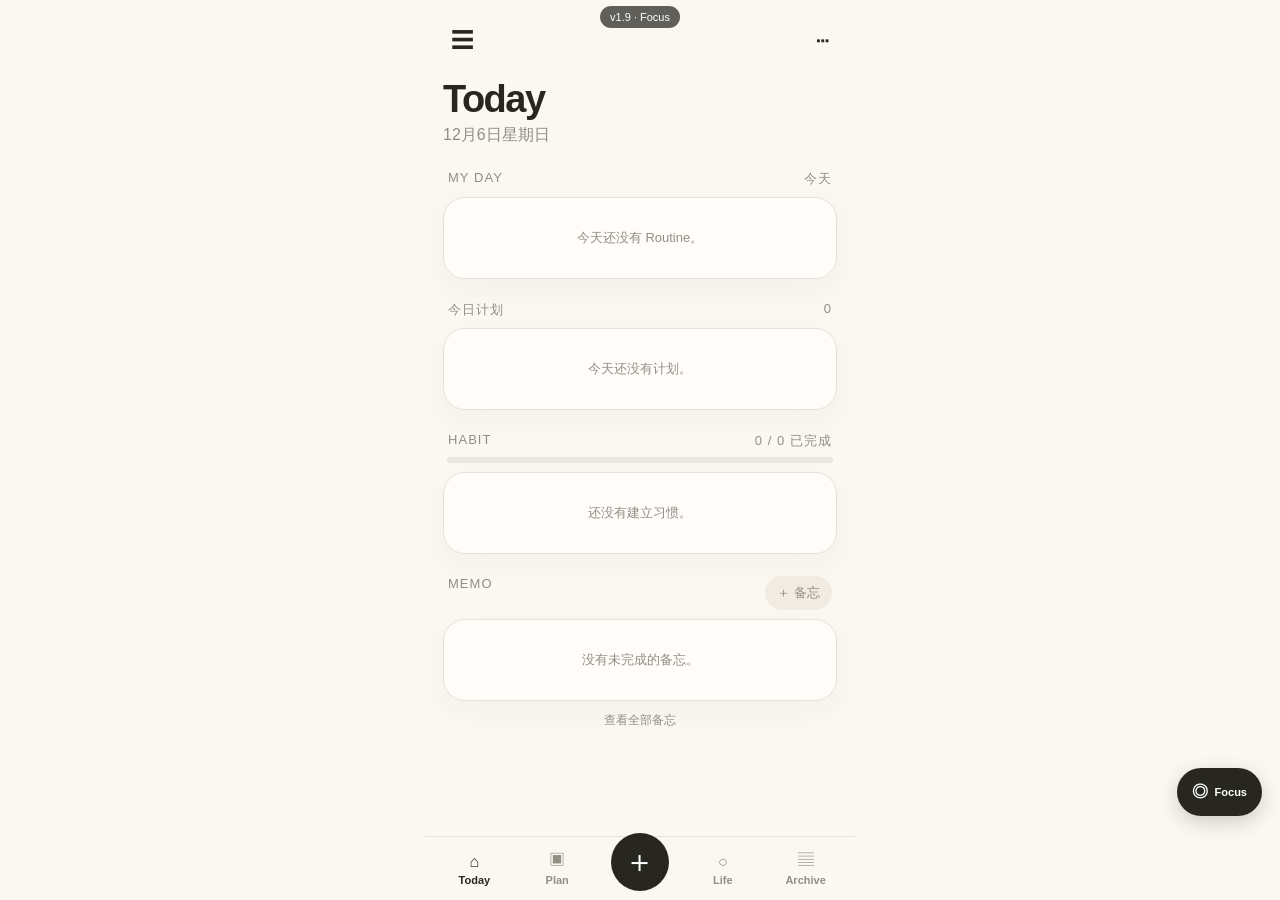
==== commit 3da56bcd: "Add files via upload" ====
--- a/index.html
+++ b/index.html
@@ -1,4 +1,4 @@
-<!doctype html><html lang="zh-CN"><head><meta charset="utf-8"><meta name="viewport" content="width=device-width,initial-scale=1,viewport-fit=cover"><meta name="theme-color" content="#fbf8f2"><meta name="apple-mobile-web-app-capable" content="yes"><title>My Life OS v1.7 Today + Memo + Life Mood</title><link rel="manifest" href="manifest.webmanifest?v=1400"><style>:root{--bg:#fbf8f2;--card:#fffdf9;--ink:#27261f;--muted:#938e84;--line:#e8e1d7;--soft:#eef0e8;--warm:#f2ebe1;--accent:#899277;--danger:#b7655e}*{box-sizing:border-box;-webkit-tap-highlight-color:transparent}body{margin:0;background:var(--bg);color:var(--ink);font-family:-apple-system,BlinkMacSystemFont,"PingFang SC",sans-serif}button,input,textarea,select{font:inherit;color:inherit}.page{max-width:430px;margin:auto;padding:calc(16px + env(safe-area-inset-top)) 18px calc(110px + env(safe-area-inset-bottom));min-height:100vh}.top{height:48px;display:flex;justify-content:space-between;align-items:center}.icon{border:0;background:none;font-size:23px;padding:8px}.title{font-size:38px;margin:14px 0 4px;letter-spacing:-1.5px}.sub{color:var(--muted);margin-bottom:24px}.section{margin:22px 0}.label{display:flex;justify-content:space-between;color:var(--muted);font-size:13px;letter-spacing:.08em;margin:0 5px 9px}.card{background:var(--card);border:1px solid var(--line);border-radius:22px;padding:15px;box-shadow:0 9px 28px rgba(60,50,38,.04)}.row{display:flex;align-items:center;justify-content:space-between;gap:10px;min-height:48px}.row+.row{border-top:1px solid var(--line)}.muted{font-size:12px;color:var(--muted)}.btn{border:0;border-radius:999px;background:var(--warm);padding:8px 12px}.primary{width:100%;border:0;border-radius:15px;background:var(--ink);color:white;padding:13px;font-weight:700}.danger{width:100%;border:1px solid #ead0cd;border-radius:15px;background:#fff7f6;color:var(--danger);padding:12px}.empty{color:var(--muted);font-size:13px;text-align:center;padding:16px}.nav{position:fixed;z-index:20;bottom:0;left:50%;transform:translateX(-50%);width:min(430px,100%);display:grid;grid-template-columns:repeat(5,1fr);align-items:end;background:rgba(251,248,242,.96);backdrop-filter:blur(18px);border-top:1px solid var(--line);padding:8px 8px calc(9px + env(safe-area-inset-bottom))}.nav button{border:0;background:none;color:var(--muted);font-size:16px;padding:5px}.nav button b{display:block;font-size:11px;margin-top:3px}.nav button.active{color:var(--ink)}.nav .plus{width:58px;height:58px;border-radius:50%;background:var(--ink);color:white;font-size:31px;margin:-25px auto 0}.overlay{position:fixed;z-index:50;inset:0;background:rgba(30,27,23,.25);display:flex;align-items:flex-end;justify-content:center}.hidden{display:none}.sheet{width:min(430px,100%);max-height:88vh;overflow:auto;background:var(--card);border-radius:28px 28px 0 0;padding:20px 18px calc(28px + env(safe-area-inset-bottom))}.sheethead{display:flex;justify-content:space-between;align-items:center}.sheethead h2{margin:0 0 10px}.field{margin:13px 0}.field label{display:block;color:var(--muted);font-size:13px;margin-bottom:6px}.field input,.field textarea,.field select{width:100%;border:1px solid var(--line);background:white;border-radius:13px;padding:12px}.field textarea{min-height:90px}.two{display:grid;grid-template-columns:1fr 1fr;gap:10px}.cal{display:grid;grid-template-columns:repeat(7,1fr);gap:3px}.dow{text-align:center;color:var(--muted);font-size:10px;padding-bottom:5px}.day{min-height:86px;border:1px solid #eee8df;background:white;border-radius:8px;padding:5px 3px;text-align:left;overflow:hidden}.day.sel{outline:2px solid var(--ink)}.day.today{background:var(--soft)}.num{font-size:12px;font-weight:750}.event{display:block;background:#e7efe0;border-radius:4px;font-size:9px;padding:2px 3px;margin-top:3px;white-space:nowrap;overflow:hidden;text-overflow:ellipsis}.event:nth-child(3n){background:#f7e2e8}.event:nth-child(3n+1){background:#e3eef6}.tabs{display:flex;background:#f0ebe3;border-radius:13px;padding:4px}.tabs button{flex:1;border:0;background:none;border-radius:10px;padding:8px;color:var(--muted)}.tabs button.on{background:white;color:var(--ink);font-weight:700}.check{width:23px;height:23px;border:1.5px solid #b8b1a7;background:white;border-radius:50%}.check.done{background:var(--accent);border-color:var(--accent)}.check.done:after{content:'✓';color:white}.pill{background:var(--soft);border-radius:999px;padding:6px 9px;font-size:12px}.toast{position:fixed;z-index:80;bottom:115px;left:50%;transform:translateX(-50%);background:var(--ink);color:white;border-radius:999px;padding:10px 14px;opacity:0;pointer-events:none;transition:.2s}.toast.show{opacity:1}.spacegrid{display:grid;grid-template-columns:1fr 1fr;gap:10px}.space{border:1px solid var(--line);background:white;border-radius:17px;padding:18px 12px;text-align:left}.space b{display:block;margin-top:8px}.statgrid{display:grid;grid-template-columns:1fr 1fr;gap:9px}.stat{background:white;border:1px solid var(--line);border-radius:15px;padding:13px}.stat strong{font-size:24px;display:block}
+<!doctype html><html lang="zh-CN"><head><meta charset="utf-8"><meta name="viewport" content="width=device-width,initial-scale=1,viewport-fit=cover"><meta name="theme-color" content="#fbf8f2"><meta name="apple-mobile-web-app-capable" content="yes"><title>My Life OS v1.9 Today + Memo + Life Mood</title><link rel="manifest" href="manifest.webmanifest?v=1400"><style>:root{--bg:#fbf8f2;--card:#fffdf9;--ink:#27261f;--muted:#938e84;--line:#e8e1d7;--soft:#eef0e8;--warm:#f2ebe1;--accent:#899277;--danger:#b7655e}*{box-sizing:border-box;-webkit-tap-highlight-color:transparent}body{margin:0;background:var(--bg);color:var(--ink);font-family:-apple-system,BlinkMacSystemFont,"PingFang SC",sans-serif}button,input,textarea,select{font:inherit;color:inherit}.page{max-width:430px;margin:auto;padding:calc(16px + env(safe-area-inset-top)) 18px calc(110px + env(safe-area-inset-bottom));min-height:100vh}.top{height:48px;display:flex;justify-content:space-between;align-items:center}.icon{border:0;background:none;font-size:23px;padding:8px}.title{font-size:38px;margin:14px 0 4px;letter-spacing:-1.5px}.sub{color:var(--muted);margin-bottom:24px}.section{margin:22px 0}.label{display:flex;justify-content:space-between;color:var(--muted);font-size:13px;letter-spacing:.08em;margin:0 5px 9px}.card{background:var(--card);border:1px solid var(--line);border-radius:22px;padding:15px;box-shadow:0 9px 28px rgba(60,50,38,.04)}.row{display:flex;align-items:center;justify-content:space-between;gap:10px;min-height:48px}.row+.row{border-top:1px solid var(--line)}.muted{font-size:12px;color:var(--muted)}.btn{border:0;border-radius:999px;background:var(--warm);padding:8px 12px}.primary{width:100%;border:0;border-radius:15px;background:var(--ink);color:white;padding:13px;font-weight:700}.danger{width:100%;border:1px solid #ead0cd;border-radius:15px;background:#fff7f6;color:var(--danger);padding:12px}.empty{color:var(--muted);font-size:13px;text-align:center;padding:16px}.nav{position:fixed;z-index:20;bottom:0;left:50%;transform:translateX(-50%);width:min(430px,100%);display:grid;grid-template-columns:repeat(5,1fr);align-items:end;background:rgba(251,248,242,.96);backdrop-filter:blur(18px);border-top:1px solid var(--line);padding:8px 8px calc(9px + env(safe-area-inset-bottom))}.nav button{border:0;background:none;color:var(--muted);font-size:16px;padding:5px}.nav button b{display:block;font-size:11px;margin-top:3px}.nav button.active{color:var(--ink)}.nav .plus{width:58px;height:58px;border-radius:50%;background:var(--ink);color:white;font-size:31px;margin:-25px auto 0}.overlay{position:fixed;z-index:50;inset:0;background:rgba(30,27,23,.25);display:flex;align-items:flex-end;justify-content:center}.hidden{display:none}.sheet{width:min(430px,100%);max-height:88vh;overflow:auto;background:var(--card);border-radius:28px 28px 0 0;padding:20px 18px calc(28px + env(safe-area-inset-bottom))}.sheethead{display:flex;justify-content:space-between;align-items:center}.sheethead h2{margin:0 0 10px}.field{margin:13px 0}.field label{display:block;color:var(--muted);font-size:13px;margin-bottom:6px}.field input,.field textarea,.field select{width:100%;border:1px solid var(--line);background:white;border-radius:13px;padding:12px}.field textarea{min-height:90px}.two{display:grid;grid-template-columns:1fr 1fr;gap:10px}.cal{display:grid;grid-template-columns:repeat(7,1fr);gap:3px}.dow{text-align:center;color:var(--muted);font-size:10px;padding-bottom:5px}.day{min-height:86px;border:1px solid #eee8df;background:white;border-radius:8px;padding:5px 3px;text-align:left;overflow:hidden}.day.sel{outline:2px solid var(--ink)}.day.today{background:var(--soft)}.num{font-size:12px;font-weight:750}.event{display:block;background:#e7efe0;border-radius:4px;font-size:9px;padding:2px 3px;margin-top:3px;white-space:nowrap;overflow:hidden;text-overflow:ellipsis}.event:nth-child(3n){background:#f7e2e8}.event:nth-child(3n+1){background:#e3eef6}.tabs{display:flex;background:#f0ebe3;border-radius:13px;padding:4px}.tabs button{flex:1;border:0;background:none;border-radius:10px;padding:8px;color:var(--muted)}.tabs button.on{background:white;color:var(--ink);font-weight:700}.check{width:23px;height:23px;border:1.5px solid #b8b1a7;background:white;border-radius:50%}.check.done{background:var(--accent);border-color:var(--accent)}.check.done:after{content:'✓';color:white}.pill{background:var(--soft);border-radius:999px;padding:6px 9px;font-size:12px}.toast{position:fixed;z-index:80;bottom:115px;left:50%;transform:translateX(-50%);background:var(--ink);color:white;border-radius:999px;padding:10px 14px;opacity:0;pointer-events:none;transition:.2s}.toast.show{opacity:1}.spacegrid{display:grid;grid-template-columns:1fr 1fr;gap:10px}.space{border:1px solid var(--line);background:white;border-radius:17px;padding:18px 12px;text-align:left}.space b{display:block;margin-top:8px}.statgrid{display:grid;grid-template-columns:1fr 1fr;gap:9px}.stat{background:white;border:1px solid var(--line);border-radius:15px;padding:13px}.stat strong{font-size:24px;display:block}
 
 .three{display:grid;grid-template-columns:repeat(3,1fr);gap:8px}.weekpick{display:grid;grid-template-columns:repeat(4,1fr);gap:7px}.weekpick label input{display:none}.weekpick label span{display:block;text-align:center;border:1px solid var(--line);border-radius:12px;padding:9px 4px;font-size:12px;background:white}.weekpick label input:checked+span{background:var(--ink);color:white;border-color:var(--ink)}.heatmap{display:grid;grid-template-columns:repeat(7,1fr);gap:5px;background:var(--card);border:1px solid var(--line);border-radius:18px;padding:14px}.heat{aspect-ratio:1;border-radius:5px;background:#eee9e1}.heat.h1{background:#dfe5d5}.heat.h2{background:#adb99b}.heat.h3{background:#778567}.rowlink{display:block;width:100%;border:0;border-bottom:1px solid var(--line);background:white;text-align:left;padding:15px 6px}.rowlink:last-child{border-bottom:0}
 
@@ -13,14 +13,20 @@
 
 .lifequick{display:grid;grid-template-columns:repeat(4,1fr);gap:8px;margin:14px 0}.lifequick button{border:1px solid var(--line);background:var(--card);border-radius:17px;padding:12px 5px;display:flex;flex-direction:column;gap:4px;align-items:center}.lifequick span{font-size:22px}.lifequick b{font-size:12px}.lifequick small{font-size:9px;color:var(--muted)}.photoCal{display:grid;grid-template-columns:repeat(7,1fr);gap:4px}.photoDay{position:relative;aspect-ratio:.82;border:0;background:#f5f2ed;border-radius:8px;overflow:hidden;padding:0}.photoDay>span{position:absolute;z-index:2;top:4px;left:5px;font-size:10px;background:rgba(255,255,255,.78);border-radius:8px;padding:1px 4px}.photoDay img{width:100%;height:100%;object-fit:cover}.photoDay i{position:absolute;right:3px;bottom:3px;background:rgba(0,0,0,.62);color:white;border-radius:8px;padding:1px 4px;font-size:9px}.photoGrid{display:grid;grid-template-columns:repeat(3,1fr);gap:6px}.photoGrid img{width:100%;aspect-ratio:1;object-fit:cover;border-radius:12px}.lifeitem{padding:10px 0;border-bottom:1px solid var(--line)}.lifeitem:last-child{border-bottom:0}.lifephotos{display:flex;gap:5px;margin-bottom:8px}.lifephotos img{width:31%;aspect-ratio:1;object-fit:cover;border-radius:12px}.drinkGrid{display:grid;grid-template-columns:repeat(2,1fr);gap:9px}.drinkGrid button{border:0;background:#f5f2ed;border-radius:14px;padding:8px;text-align:left;display:flex;flex-direction:column;gap:5px}.drinkGrid img{width:100%;aspect-ratio:1;object-fit:cover;border-radius:10px}.drinkGrid span{font-size:40px;text-align:center;padding:30px}.drinkGrid small{color:var(--muted)}.drinkPreview{width:100%;max-height:260px;object-fit:cover;border-radius:16px;margin-bottom:12px}
 
+
+.lifeTabs{display:grid;grid-template-columns:repeat(3,1fr);background:#eeeae4;border-radius:14px;padding:3px;margin:14px 0}.lifeTabs button,.photoMode button{border:0;background:transparent;border-radius:11px;padding:9px;font-weight:600}.lifeTabs button.on,.photoMode button.on{background:white;box-shadow:0 1px 5px rgba(0,0,0,.06)}.lifeComposer{margin-bottom:12px}.lifeComposer>button{width:100%;display:flex;align-items:center;gap:12px;border:1px solid var(--line);background:var(--card);border-radius:18px;padding:14px;text-align:left}.lifeComposer span{width:36px;height:36px;border-radius:50%;background:var(--ink);color:white;display:grid;place-items:center;font-size:20px}.lifeComposer div{display:flex;flex-direction:column}.lifeComposer small{color:var(--muted);margin-top:3px}.socialFeed{display:flex;flex-direction:column;gap:12px}.post{background:var(--card);border:1px solid var(--line);border-radius:20px;padding:14px}.postHead{display:grid;grid-template-columns:38px 1fr auto;gap:9px;align-items:center}.avatar{width:38px;height:38px;border-radius:50%;background:#d8d1c6;display:grid;place-items:center;font-family:serif;font-weight:700}.postMore{border:0;background:transparent;letter-spacing:2px}.postText{font-size:15px;line-height:1.65;margin:12px 0}.postMood{margin-left:5px}.postPhotos{display:grid;gap:4px;margin-top:10px}.postPhotos.grid{grid-template-columns:repeat(3,1fr)}.postPhotos.two{grid-template-columns:repeat(2,1fr)}.postPhotos.four{grid-template-columns:repeat(2,1fr)}.postPhotos.one{grid-template-columns:1fr}.postPhotos button{position:relative;border:0;padding:0;background:#eee;border-radius:8px;overflow:hidden}.postPhotos img{width:100%;aspect-ratio:1;object-fit:cover;display:block}.postPhotos.one img{aspect-ratio:4/3;max-height:360px}.postPhotos i{position:absolute;inset:0;background:rgba(0,0,0,.35);color:white;display:grid;place-items:center;font-size:24px}.postTags{display:flex;flex-wrap:wrap;gap:7px;margin-top:10px}.postTags span{font-size:12px;color:#6c7861;background:#eef0e8;border-radius:999px;padding:4px 8px}.photoMode{display:flex;gap:5px;margin:8px 0 12px}.galleryGrid{display:grid;grid-template-columns:repeat(3,1fr);gap:3px}.galleryGrid button{position:relative;border:0;padding:0;background:#eee}.galleryGrid img{width:100%;aspect-ratio:1;object-fit:cover;display:block}.galleryGrid span{position:absolute;bottom:3px;left:4px;color:white;text-shadow:0 1px 3px #000;font-size:9px}.moodHero{background:var(--card);border:1px solid var(--line);border-radius:20px;padding:16px;display:flex;justify-content:space-between;align-items:center}.moodHero>div{display:grid;grid-template-columns:auto auto;gap:3px 9px;align-items:center}.moodHero span{font-size:30px}.moodHero small{grid-column:1/3;color:var(--muted)}.moodCal{display:grid;grid-template-columns:repeat(7,1fr);gap:4px}.moodDay{aspect-ratio:.9;background:#f5f2ed;border-radius:8px;display:flex;flex-direction:column;align-items:center;justify-content:center}.moodDay span{font-size:9px;color:var(--muted)}.moodDay b{font-size:17px}.composerTitle{display:flex;align-items:center;gap:9px;margin-bottom:10px}.socialText{min-height:120px;font-size:16px;line-height:1.6}.photoViewer{width:100%;max-height:60vh;object-fit:contain;background:#111;border-radius:14px}.viewerText{line-height:1.6}.moodChoices{display:grid;grid-template-columns:repeat(3,1fr);gap:8px;margin-bottom:14px}.moodChoices button{border:1px solid var(--line);background:white;border-radius:16px;padding:12px 5px;display:flex;flex-direction:column;gap:4px}.moodChoices span{font-size:27px}
+
+
+.focusFloat{position:fixed;right:18px;bottom:84px;z-index:20;border:0;background:var(--ink);color:white;border-radius:999px;height:48px;padding:0 15px;display:flex;gap:7px;align-items:center;box-shadow:0 6px 20px rgba(0,0,0,.18);font-weight:700}.focusFloat>span{font-size:11px}.focusStats{display:grid;grid-template-columns:1fr 1fr;gap:9px}.focusStats>div{background:#f3f0ea;border-radius:18px;padding:15px;display:flex;flex-direction:column}.focusStats span,.focusStats small{color:var(--muted);font-size:11px}.focusStats b{font-size:21px;margin:4px 0}.focusStart{display:grid;grid-template-columns:1fr 1fr;gap:9px;margin:12px 0}.focusStart button{border:1px solid var(--line);background:white;border-radius:18px;padding:18px 8px;display:flex;flex-direction:column;gap:5px;align-items:center}.focusStart span{font-size:27px}.focusStart small{font-size:10px;color:var(--muted)}.focusPresets{display:grid;grid-template-columns:repeat(3,1fr);gap:8px;margin:8px 0 14px}.focusPresets button{border:1px solid var(--line);background:white;border-radius:15px;padding:13px 5px;font-size:18px}.focusPresets button.on{background:var(--ink);color:white}.focusPresets small{display:block;font-size:9px}.focusRun{text-align:center;min-height:65vh;display:flex;flex-direction:column;align-items:center;justify-content:center;position:relative}.focusClose{position:absolute;top:0;right:0;border:0;background:#eee9e1;border-radius:50%;width:38px;height:38px}.focusOrb{font-size:44px;margin-bottom:12px}.focusKicker{font-size:10px;letter-spacing:2px;color:var(--muted)}.focusRun h2{margin:10px 0 2px}.focusClock{font-size:64px;font-variant-numeric:tabular-nums;font-weight:300;letter-spacing:-3px;margin:18px 0}.focusLink{background:#eef0e8;border-radius:999px;padding:7px 12px;font-size:11px;color:#65705b}.focusControls{display:flex;gap:10px;margin-top:28px}.focusControls button{border:1px solid var(--line);background:white;border-radius:999px;padding:12px 22px}.focusControls .finish{background:var(--ink);color:white}
+
 </style></head><body>
-<div id="heartbeat">v1.7 · Life Photos + Drinks</div><main id="app"></main><nav id="nav" class="nav"><button data-page="today">⌂<b>Today</b></button><button data-page="plan">▣<b>Plan</b></button><button id="quickBtn" class="plus">＋</button><button data-page="life">○<b>Life</b></button><button data-page="archive">▤<b>Archive</b></button></nav><div id="overlay" class="overlay hidden"><div id="sheet" class="sheet"></div></div><div id="toast" class="toast"></div><script>(()=>{'use strict';
-const BUILD='v1.7 Today + Memo + Life Mood · 2026-08-19';
+<div id="heartbeat">v1.9 · Focus</div><main id="app"></main><button id="focusFloat" class="focusFloat" data-act="focus">◎<span>Focus</span></button><nav id="nav" class="nav"><button data-page="today">⌂<b>Today</b></button><button data-page="plan">▣<b>Plan</b></button><button id="quickBtn" class="plus">＋</button><button data-page="life">○<b>Life</b></button><button data-page="archive">▤<b>Archive</b></button></nav><div id="overlay" class="overlay hidden"><div id="sheet" class="sheet"></div></div><div id="toast" class="toast"></div><script>(()=>{'use strict';
+const BUILD='v1.9 Today + Memo + Life Mood · 2026-08-19';
 window.__MYLIFE_BUILD__=BUILD;
 const KEY='mylife-v1-data'; const $=s=>document.querySelector(s); const app=$('#app'),overlay=$('#overlay'),sheet=$('#sheet');
 const today=()=>new Date().toISOString().slice(0,10), id=()=>Date.now()+Math.floor(Math.random()*1000), esc=s=>String(s??'').replace(/[&<>"']/g,m=>({'&':'&amp;','<':'&lt;','>':'&gt;','"':'&quot;',"'":'&#39;'}[m]));
-let data={plans:[],pool:[],life:[],moods:[],anniv:[],habits:[],habitRecords:[],routines:[],routineRecords:[],memos:[],money:[],moneyCategories:[],budgets:[],health:[],knowledge:[],drinks:[]};try{const x=JSON.parse(localStorage.getItem(KEY));if(x&&typeof x==='object')data={...data,...x}}catch(e){};
-['money','moneyCategories','budgets','health','knowledge','drinks'].forEach(k=>{if(!Array.isArray(data[k]))data[k]=[]});
+let data={plans:[],pool:[],life:[],moods:[],anniv:[],habits:[],habitRecords:[],routines:[],routineRecords:[],memos:[],money:[],moneyCategories:[],budgets:[],health:[],knowledge:[],drinks:[],focusSessions:[]};try{const x=JSON.parse(localStorage.getItem(KEY));if(x&&typeof x==='object')data={...data,...x}}catch(e){};
+['money','moneyCategories','budgets','health','knowledge','drinks','focusSessions'].forEach(k=>{if(!Array.isArray(data[k]))data[k]=[]});
 if(!data.moneyCategories.length)data.moneyCategories=['餐饮','交通','购物','日用','娱乐','学习','其他'];
 if(!Array.isArray(data.habitRecords))data.habitRecords=[]; if(!Array.isArray(data.routineRecords))data.routineRecords=[];
 let page='today', month=new Date(new Date().getFullYear(),new Date().getMonth(),1), selected=today(), archiveMonth=new Date(new Date().getFullYear(),new Date().getMonth(),1);
@@ -63,17 +69,46 @@
 function nextAnnivDays(ds){const now=new Date(), parts=ds.split('-').map(Number);let d=new Date(now.getFullYear(),parts[1]-1,parts[2]);d.setHours(0,0,0,0);const t=new Date();t.setHours(0,0,0,0);if(d<t)d.setFullYear(d.getFullYear()+1);return Math.round((d-t)/86400000)}
 function annivText(ds){const n=nextAnnivDays(ds);return n===0?'今天':n===1?'明天':`还有 ${n} 天`}
 function renderLife(){
- const ls=[...data.life].sort((a,b)=>(b.date+(b.time||'')).localeCompare(a.date+(a.time||''))), mood=data.moods.filter(x=>x.date===today()).at(-1);
- const pm=window._photoMonth?new Date(window._photoMonth+'-01'):new Date(new Date().getFullYear(),new Date().getMonth(),1), y=pm.getFullYear(),m=pm.getMonth(),ym=`${y}-${String(m+1).padStart(2,'0')}`;
- let cal=['日','一','二','三','四','五','六'].map(x=>`<div class="dow">${x}</div>`).join(''), first=new Date(y,m,1).getDay(),days=new Date(y,m+1,0).getDate();
+ const view=window._lifeView||'feed';
+ app.innerHTML=`<section class="page">${header('Life','我的私人生活主页',false,'addlife')}
+ <div class="lifeTabs"><button class="${view==='feed'?'on':''}" data-lifeview="feed">动态</button><button class="${view==='photos'?'on':''}" data-lifeview="photos">照片</button><button class="${view==='mood'?'on':''}" data-lifeview="mood">Mood</button></div>
+ <div id="lifeBody">${view==='feed'?lifeFeed():view==='photos'?lifePhotos():lifeMood()}</div></section>`}
+function lifeFeed(){
+ const ls=[...data.life].sort((a,b)=>(b.date+(b.time||'')).localeCompare(a.date+(a.time||'')));
+ return `<div class="lifeComposer"><button data-act="addlife"><span>＋</span><div><b>记录这一刻…</b><small>文字 · 照片 · 地点 · 心情</small></div></button></div>
+ <div class="socialFeed">${rows(ls,'还没有动态，发第一条 Life 吧。',x=>socialPost(x))}</div>`}
+function socialPost(x){
+ const pics=x.photos||[], mood=x.mood?`<span class="postMood">${x.mood}</span>`:'';
+ return `<article class="post"><div class="postHead"><div class="avatar">N</div><div><b>Life</b><div class="muted">${x.date} ${x.time||''}${x.location?' · 📍'+esc(x.location):''}</div></div><button class="postMore" data-editlife="${x.id}">•••</button></div>
+ ${x.text?`<div class="postText">${esc(x.text).replace(/\n/g,'<br>')} ${mood}</div>`:mood}
+ ${pics.length?photoLayout(pics,x.id):''}
+ ${x.tags?`<div class="postTags">${x.tags.split(',').filter(Boolean).map(t=>`<span>#${esc(t.trim())}</span>`).join('')}</div>`:''}
+ </article>`}
+function photoLayout(pics,lid){
+ const n=Math.min(pics.length,9),cls=n===1?'one':n===2?'two':n===4?'four':'grid';
+ return `<div class="postPhotos ${cls}">${pics.slice(0,9).map((p,i)=>`<button data-lifephoto="${lid}|${i}"><img src="${p}">${i===8&&pics.length>9?`<i>+${pics.length-9}</i>`:''}</button>`).join('')}</div>`}
+function lifePhotos(){
+ const mode=window._lifePhotoMode||'calendar';
+ return `<div class="photoMode"><button class="${mode==='calendar'?'on':''}" data-photomode="calendar">月历</button><button class="${mode==='gallery'?'on':''}" data-photomode="gallery">Gallery</button></div>${mode==='calendar'?lifePhotoCalendar():lifeGallery()}`}
+function lifePhotoCalendar(){
+ const pm=window._photoMonth?new Date(window._photoMonth+'-01'):new Date(),y=pm.getFullYear(),m=pm.getMonth(),ym=`${y}-${String(m+1).padStart(2,'0')}`;
+ let cal=['日','一','二','三','四','五','六'].map(x=>`<div class="dow">${x}</div>`).join(''),first=new Date(y,m,1).getDay(),days=new Date(y,m+1,0).getDate();
  for(let i=0;i<first;i++)cal+='<div></div>';
  for(let n=1;n<=days;n++){const d=`${ym}-${String(n).padStart(2,'0')}`,pics=data.life.filter(x=>x.date===d&&x.photos?.length).flatMap(x=>x.photos);cal+=`<button class="photoDay" data-photoday="${d}"><span>${n}</span>${pics[0]?`<img src="${pics[0]}">`:''}${pics.length>1?`<i>+${pics.length-1}</i>`:''}</button>`}
- app.innerHTML=`<section class="page">${header('Life','生活流 · Mood · 照片月历 · Collections',false,'addlife')}
- <div class="lifequick"><button data-act="mood"><span>${mood?mood.emoji:'☺'}</span><b>Mood</b><small>${mood?esc(mood.label):'记录心情'}</small></button><button data-act="addlife"><span>＋</span><b>Life</b><small>文字 / 照片</small></button><button data-act="drinks"><span>☕</span><b>Drinks</b><small>饮品收藏</small></button><button data-act="health"><span>♡</span><b>Health</b><small>健康记录</small></button></div>
- <div class="section"><div class="label"><span>PHOTO CALENDAR</span><span>按月照片墙</span></div><div class="card"><div class="row"><button class="icon" data-photomonth="-1">‹</button><b>${y}年${m+1}月</b><button class="icon" data-photomonth="1">›</button></div><div class="photoCal">${cal}</div></div></div>
- <div class="section"><div class="label"><span>LIFE STREAM</span><button class="btn" data-act="addlife">＋记录</button></div><div class="card">${rows(ls,'还没有生活记录。',x=>`<div class="lifeitem">${x.photos?.length?`<div class="lifephotos">${x.photos.slice(0,3).map(p=>`<img src="${p}">`).join('')}</div>`:''}<div class="row"><div><b>${esc(x.text||'生活记录')}</b><div class="muted">${x.date} ${x.time||''}${x.location?' · 📍'+esc(x.location):''}</div>${x.tags?`<div class="muted">${x.tags.split(',').map(t=>'#'+esc(t.trim())).join(' ')}</div>`:''}</div><button class="btn" data-dellife="${x.id}">删除</button></div></div>`)}</div></div></section>`}
+ return `<div class="card"><div class="row"><button class="icon" data-photomonth="-1">‹</button><b>${y}年${m+1}月</b><button class="icon" data-photomonth="1">›</button></div><div class="photoCal">${cal}</div></div>`}
+function lifeGallery(){
+ const arr=[];data.life.forEach(x=>(x.photos||[]).forEach((p,i)=>arr.push({p,i,id:x.id,date:x.date})));arr.sort((a,b)=>b.date.localeCompare(a.date));
+ return arr.length?`<div class="galleryGrid">${arr.map(x=>`<button data-lifephoto="${x.id}|${x.i}"><img src="${x.p}"><span>${x.date.slice(5)}</span></button>`).join('')}</div>`:'<div class="empty">Life 里上传的照片会出现在这里。</div>'}
+function lifeMood(){
+ const ms=[...data.moods].sort((a,b)=>b.date.localeCompare(a.date)), counts={};ms.forEach(x=>counts[x.emoji]=(counts[x.emoji]||0)+1);
+ return `<div class="moodHero"><div><b>最近的心情</b><span>${ms[0]?.emoji||'☺'}</span><small>${ms[0]?ms[0].date+' · '+esc(ms[0].label):'还没有记录'}</small></div><button class="btn" data-act="mood">＋ 心情打卡</button></div>
+ <div class="section"><div class="label"><span>MOOD CALENDAR</span></div>${moodCalendar()}</div>
+ <div class="section"><div class="label"><span>最近记录</span></div><div class="card">${rows(ms.slice(0,20),'还没有心情记录。',x=>`<div class="row"><div><b>${x.emoji} ${esc(x.label)}</b><div class="muted">${x.date}${x.note?' · '+esc(x.note):''}</div></div></div>`)}</div></div>`}
+function moodCalendar(){
+ const d=new Date(),y=d.getFullYear(),m=d.getMonth(),ym=`${y}-${String(m+1).padStart(2,'0')}`;let c=['日','一','二','三','四','五','六'].map(x=>`<div class="dow">${x}</div>`).join(''),first=new Date(y,m,1).getDay(),days=new Date(y,m+1,0).getDate();for(let i=0;i<first;i++)c+='<div></div>';for(let n=1;n<=days;n++){const ds=`${ym}-${String(n).padStart(2,'0')}`,x=data.moods.filter(z=>z.date===ds).at(-1);c+=`<div class="moodDay"><span>${n}</span><b>${x?.emoji||''}</b></div>`}return `<div class="card"><div class="moodCal">${c}</div></div>`}
 function photoMonthMove(n){let d=window._photoMonth?new Date(window._photoMonth+'-01'):new Date();d=new Date(d.getFullYear(),d.getMonth()+n,1);window._photoMonth=`${d.getFullYear()}-${String(d.getMonth()+1).padStart(2,'0')}`;render()}
-function photoDay(d){const xs=data.life.filter(x=>x.date===d&&x.photos?.length),pics=xs.flatMap(x=>x.photos);open(`${formHead(d)}${pics.length?`<div class="photoGrid">${pics.map(x=>`<img src="${x}">`).join('')}</div>`:'<div class="empty">这一天还没有照片。</div>'}<div style="height:12px"></div><button class="primary" data-act="addlife">＋ 添加当天记录</button>`)}
+function photoDay(d){const xs=data.life.filter(x=>x.date===d&&x.photos?.length),pics=xs.flatMap(x=>x.photos);open(`${formHead(d)}${pics.length?`<div class="photoGrid">${pics.map(x=>`<img src="${x}">`).join('')}</div>`:'<div class="empty">这一天还没有照片。</div>'}`)}
+function lifePhoto(lid,idx){const x=data.life.find(z=>z.id==lid);if(!x)return;open(`${formHead(x.date)}<img class="photoViewer" src="${x.photos[idx]}">${x.text?`<p class="viewerText">${esc(x.text)}</p>`:''}<button class="primary" data-editlife="${x.id}">查看这条动态</button>`)}
 function renderArchive(){const y=archiveMonth.getFullYear(),m=archiveMonth.getMonth(),ym=`${y}-${String(m+1).padStart(2,'0')}`,ls=data.life.filter(x=>x.date.startsWith(ym)),ps=data.plans.filter(x=>x.start.startsWith(ym)||x.end.startsWith(ym)),ms=data.moods.filter(x=>x.date.startsWith(ym)),hr=data.habitRecords.filter(x=>x.date.startsWith(ym));app.innerHTML=`<section class="page">${header('Archive','按月回顾 · 从原始记录读取')}<div class="card row"><button class="icon" data-arch="-1">‹</button><b>${y}年${m+1}月</b><button class="icon" data-arch="1">›</button></div><div class="section"><div class="statgrid"><div class="stat"><span class="muted">Life</span><strong>${ls.length}</strong></div><div class="stat"><span class="muted">Plan</span><strong>${ps.length}</strong></div><div class="stat"><span class="muted">Habit</span><strong>${hr.length}</strong></div><div class="stat"><span class="muted">Mood</span><strong>${ms.length}</strong></div></div></div><div class="section"><div class="label"><span>这个月的我</span></div><div class="card">${rows(ls,'这个月还没有 Life 记录。',x=>`<div class="row"><div><b>${esc(x.text||'生活记录')}</b><div class="muted">${x.date}</div></div></div>`)}</div></div></section>`}
 function annivReminder(){const md=today().slice(5),a=data.anniv.filter(x=>x.date.slice(5)===md);return a.length?a.map(x=>`<div class="row"><b>♡ ${esc(x.title)}</b><span class="pill">今天</span></div>`).join(''):'<div class="empty">今天没有额外提醒。</div>'}
 function formHead(t){return `<div class="sheethead"><h2>${t}</h2><button class="icon" data-close>×</button></div>`}
@@ -160,15 +195,58 @@
  open(`${formHead(did?'编辑饮品':'记录饮品')}<form id="drinkForm"><div class="field"><label>饮品名称</label><input name="name" required value="${esc(d.name)}"></div><div class="two"><div class="field"><label>类型</label><select name="type">${['咖啡','奶茶','茶','果汁','其他'].map(x=>`<option ${d.type===x?'selected':''}>${x}</option>`).join('')}</select></div><div class="field"><label>日期</label><input type="date" name="date" value="${d.date}" required></div></div><div class="field"><label>店铺 / 地点</label><input name="shop" value="${esc(d.shop||'')}"></div><div class="field"><label>评分 1–5</label><input type="number" min="1" max="5" name="rating" value="${d.rating||5}"></div><div class="field"><label>照片</label><input type="file" accept="image/*" name="photo"></div>${d.photo?`<img class="drinkPreview" src="${d.photo}">`:''}<div class="field"><label>备注</label><textarea name="note">${esc(d.note||'')}</textarea></div><button class="primary">保存</button>${did?`<div style="height:9px"></div><button type="button" class="danger" data-deldrink="${did}">删除</button>`:''}</form>`);
  $('#drinkForm').onsubmit=e=>{e.preventDefault();const f=new FormData(e.target),file=e.target.photo.files[0],finish=photo=>{const obj={id:did||id(),name:f.get('name').trim(),type:f.get('type'),date:f.get('date'),shop:f.get('shop').trim(),rating:Number(f.get('rating')),note:f.get('note').trim(),photo:photo||d.photo||''};if(did)data.drinks=data.drinks.map(x=>x.id===did?obj:x);else data.drinks.push(obj);save();drinksHome();toast('饮品已保存')};if(file){const r=new FileReader();r.onload=()=>finish(r.result);r.readAsDataURL(file)}else finish('')};
 }
+
+let focusTimer=null,focusState=null;
+function focusHome(){
+ const td=data.focusSessions.filter(x=>x.date===today()), mins=td.reduce((s,x)=>s+Number(x.minutes||0),0), total=data.focusSessions.reduce((s,x)=>s+Number(x.minutes||0),0);
+ open(`${formHead('Focus')}<div class="focusStats"><div><span>今日</span><b>${mins} min</b><small>${td.length} 次</small></div><div><span>累计</span><b>${Math.floor(total/60)}h ${total%60}m</b><small>${data.focusSessions.length} 次</small></div></div>
+ <div class="focusStart"><button data-focusmode="countdown"><span>◷</span><b>倒计时</b><small>25 / 45 / 60 / 自定义</small></button><button data-focusmode="countup"><span>↗</span><b>正计时</b><small>从 00:00 开始</small></button></div>
+ <div class="section"><div class="label"><span>最近专注</span></div><div class="card">${rows([...data.focusSessions].reverse().slice(0,10),'还没有专注记录。',x=>`<div class="row"><div><b>${esc(x.title||'专注')}</b><div class="muted">${x.date} · ${x.minutes} min${x.linkLabel?' · '+esc(x.linkLabel):''}</div></div><button class="btn" data-delfocus="${x.id}">删除</button></div>`)}</div></div>`);
+}
+function focusSetup(mode){
+ const options=[...data.plans.filter(x=>!x.done).map(x=>({v:'plan:'+x.id,l:'Plan · '+x.title})),...data.habits.filter(x=>!x.archived).map(x=>({v:'habit:'+x.id,l:'Habit · '+x.title})),...data.knowledge.map(x=>({v:'knowledge:'+x.id,l:'Knowledge · '+x.title}))];
+ open(`${formHead(mode==='countdown'?'倒计时专注':'正计时专注')}<form id="focusSetup"><div class="field"><label>这次要专注什么？</label><input name="title" placeholder="例如：药理学复习" required></div>${mode==='countdown'?`<div class="focusPresets">${[25,45,60].map(n=>`<button type="button" data-focusmin="${n}">${n}<small>min</small></button>`).join('')}</div><div class="field"><label>自定义分钟</label><input type="number" min="1" max="600" name="minutes" value="25"></div>`:''}<div class="field"><label>关联内容（可选）</label><select name="link"><option value="">不关联</option>${options.map(x=>`<option value="${x.v}">${esc(x.l)}</option>`).join('')}</select></div><button class="primary">开始专注</button></form>`);
+ document.querySelectorAll('[data-focusmin]').forEach(b=>b.onclick=()=>{document.querySelector('#focusSetup [name=minutes]').value=b.dataset.focusmin;document.querySelectorAll('[data-focusmin]').forEach(x=>x.classList.toggle('on',x===b))});
+ $('#focusSetup').onsubmit=e=>{e.preventDefault();const f=new FormData(e.target),link=f.get('link'),opt=options.find(x=>x.v===link);startFocus(mode,f.get('title').trim(),mode==='countdown'?Number(f.get('minutes')):0,link,opt?.l||'')};
+}
+function startFocus(mode,title,minutes,link,linkLabel){
+ focusState={mode,title,targetMinutes:minutes,link,linkLabel,start:Date.now(),pausedAt:0,pausedTotal:0,running:true};
+ renderFocusRun();focusTimer=setInterval(updateFocusClock,1000);
+}
+function elapsedMs(){if(!focusState)return 0;const end=focusState.pausedAt||Date.now();return Math.max(0,end-focusState.start-focusState.pausedTotal)}
+function renderFocusRun(){
+ open(`<div class="focusRun"><button class="focusClose" data-focusminimize>⌄</button><div class="focusOrb">◎</div><span class="focusKicker">${focusState.mode==='countdown'?'COUNTDOWN':'COUNT UP'}</span><h2>${esc(focusState.title)}</h2><div id="focusClock" class="focusClock">00:00</div>${focusState.linkLabel?`<div class="focusLink">${esc(focusState.linkLabel)}</div>`:''}<div class="focusControls"><button data-focuspause>暂停</button><button class="finish" data-focusfinish>结束</button></div></div>`);updateFocusClock();
+}
+function updateFocusClock(){
+ if(!focusState)return;const elapsed=Math.floor(elapsedMs()/1000);let sec=focusState.mode==='countdown'?Math.max(0,focusState.targetMinutes*60-elapsed):elapsed,el=document.querySelector('#focusClock');if(el)el.textContent=`${String(Math.floor(sec/60)).padStart(2,'0')}:${String(sec%60).padStart(2,'0')}`;if(focusState.mode==='countdown'&&sec<=0&&focusState.running)finishFocus(true);
+}
+function pauseFocus(){
+ if(!focusState)return;if(focusState.pausedAt){focusState.pausedTotal+=Date.now()-focusState.pausedAt;focusState.pausedAt=0;focusState.running=true}else{focusState.pausedAt=Date.now();focusState.running=false}renderFocusRun();const b=document.querySelector('[data-focuspause]');if(b)b.textContent=focusState.pausedAt?'继续':'暂停';
+}
+function finishFocus(auto=false){
+ if(!focusState)return;clearInterval(focusTimer);const mins=Math.max(1,Math.round(elapsedMs()/60000)),parts=(focusState.link||'').split(':'),type=parts[0]||'',linkedId=Number(parts[1])||null;
+ data.focusSessions.push({id:id(),date:today(),title:focusState.title,minutes:mins,mode:focusState.mode,start:new Date(focusState.start).toTimeString().slice(0,5),linkType:type,linkedId,linkLabel:focusState.linkLabel});
+ if(type==='habit'&&linkedId&&!doneOn(linkedId))data.habitRecords.push({id:id(),habitId:linkedId,date:today(),time:new Date().toTimeString().slice(0,5),source:'focus'});
+ save();focusState=null;close();toast(auto?'专注完成 ✓':`已保存 ${mins} 分钟`);render();
+}
 function simpleModule(name,text){open(`${formHead(name)}<div class="card"><div class="row"><b>${name}</b><span class="pill">下一阶段</span></div><p class="muted">${text}</p></div>`)}
-function mood(){open(`${formHead('Mood')}<div class="spacegrid">${[['😄','开心'],['🙂','不错'],['😐','一般'],['😔','低落'],['😤','烦躁'],['🥱','疲惫']].map(x=>`<button class="space" data-moodpick="${x[0]}|${x[1]}">${x[0]}<b>${x[1]}</b></button>`).join('')}</div><div class="field"><label>今天想记一句什么？（可不填）</label><textarea id="moodNote" placeholder="今天发生了什么……"></textarea></div><div id="moodPicked" class="muted">先选择一个心情</div>`)}
+function mood(){open(`${formHead('Mood')}<div class="moodChoices">${[['😄','开心'],['🙂','不错'],['😐','一般'],['😔','低落'],['😤','烦躁'],['🥱','疲惫']].map(x=>`<button data-moodpick="${x[0]}|${x[1]}"><span>${x[0]}</span><b>${x[1]}</b></button>`).join('')}</div><div class="field"><label>想补充一句吗？</label><textarea id="moodNote" placeholder="可不填"></textarea></div><div id="moodSaveHint" class="muted">先选择一个今天的心情</div>`)}
 function anniv(aid){
 const a=data.anniv.find(x=>x.id===aid)||{title:'',date:today(),repeat:true,note:''};
 open(`${formHead(aid?'编辑纪念日':'新建纪念日')}<form id="annivForm"><div class="field"><label>名称</label><input name="title" required value="${esc(a.title)}"></div><div class="field"><label>日期</label><input name="date" type="date" required value="${a.date}"></div><div class="field"><label>备注</label><textarea name="note">${esc(a.note||'')}</textarea></div><label class="toggleline"><input type="checkbox" name="repeat" ${a.repeat!==false?'checked':''}> 每年提醒</label><button class="primary">保存</button></form>`);
 $('#annivForm').onsubmit=e=>{e.preventDefault();const f=new FormData(e.target),obj={id:aid||id(),title:f.get('title').trim(),date:f.get('date'),note:f.get('note').trim(),repeat:f.get('repeat')==='on'};if(aid)data.anniv=data.anniv.map(x=>x.id===aid?obj:x);else data.anniv.push(obj);save();close();render();toast('纪念日已保存')}}
-function lifeForm(){
- open(`${formHead('记录 Life')}<form id="lifeForm"><div class="field"><label>记录</label><textarea name="text" placeholder="今天发生了什么？"></textarea></div><div class="two"><div class="field"><label>日期</label><input type="date" name="date" value="${today()}"></div><div class="field"><label>时间</label><input type="time" name="time"></div></div><div class="field"><label>照片（可多选）</label><input type="file" accept="image/*" multiple name="photos"></div><div class="field"><label>地点 / 地址</label><input name="location" placeholder="例如：扬州 · 某家咖啡店"></div><div class="field"><label>标签</label><input name="tags" placeholder="例如：日常,朋友,探店"></div><button class="primary">保存</button></form>`);
- $('#lifeForm').onsubmit=async e=>{e.preventDefault();const f=new FormData(e.target),files=[...e.target.photos.files],photos=[];for(const file of files){photos.push(await new Promise(res=>{const r=new FileReader();r.onload=()=>res(r.result);r.readAsDataURL(file)}))}if(!f.get('text').trim()&&!photos.length){toast('写点内容或选一张照片');return}data.life.push({id:id(),text:f.get('text').trim(),date:f.get('date'),time:f.get('time'),location:f.get('location').trim(),tags:f.get('tags').trim(),photos});save();close();render();toast('已记录到 Life')}}
+function lifeForm(lid){
+ const x=data.life.find(z=>z.id===lid)||{text:'',date:today(),time:new Date().toTimeString().slice(0,5),location:'',tags:'',photos:[],mood:''};
+ open(`${formHead(lid?'编辑 Life':'发布 Life')}<form id="lifeForm"><div class="composerTitle"><div class="avatar">N</div><b>${lid?'编辑这条动态':'分享这一刻'}</b></div>
+ <div class="field"><textarea class="socialText" name="text" placeholder="这一刻你想记录什么？">${esc(x.text||'')}</textarea></div>
+ <div class="field"><label>照片（最多可一次选择多张）</label><input type="file" accept="image/*" multiple name="photos"></div>
+ ${x.photos?.length?`<div class="photoStrip">${x.photos.map((p,i)=>`<div><img src="${p}"><button type="button" class="miniX" data-dellifephoto="${lid}|${i}">×</button></div>`).join('')}</div>`:''}
+ <div class="field"><label>心情（可选）</label><select name="mood"><option value="">不添加</option>${['😄 开心','🙂 不错','😐 一般','😔 低落','😤 烦躁','🥱 疲惫'].map(v=>`<option ${x.mood===v.split(' ')[0]?'selected':''} value="${v.split(' ')[0]}">${v}</option>`).join('')}</select></div>
+ <div class="field"><label>地点 / 地址</label><input name="location" value="${esc(x.location||'')}" placeholder="添加位置"></div>
+ <div class="field"><label>标签</label><input name="tags" value="${esc(x.tags||'')}" placeholder="日常,朋友,探店"></div>
+ <div class="two"><div class="field"><label>日期</label><input type="date" name="date" value="${x.date}" required></div><div class="field"><label>时间</label><input type="time" name="time" value="${x.time||''}"></div></div>
+ <button class="primary">发布</button>${lid?`<div style="height:9px"></div><button type="button" class="danger" data-dellife="${lid}">删除动态</button>`:''}</form>`);
+ $('#lifeForm').onsubmit=async e=>{e.preventDefault();const f=new FormData(e.target),files=[...e.target.photos.files],photos=[...(x.photos||[])];for(const file of files){photos.push(await new Promise(res=>{const r=new FileReader();r.onload=()=>res(r.result);r.readAsDataURL(file)}))}if(!f.get('text').trim()&&!photos.length){toast('写点内容或选一张照片');return}const obj={id:lid||id(),text:f.get('text').trim(),date:f.get('date'),time:f.get('time'),location:f.get('location').trim(),tags:f.get('tags').trim(),photos,mood:f.get('mood')};if(lid)data.life=data.life.map(z=>z.id===lid?obj:z);else data.life.push(obj);if(obj.mood){data.moods=data.moods.filter(z=>z.date!==obj.date);data.moods.push({id:id(),date:obj.date,emoji:obj.mood,label:'来自 Life',note:obj.text.slice(0,30)})}save();close();window._lifeView='feed';render();toast(lid?'动态已更新':'发布成功')}}
 function poolForm(pid){
 const p=data.pool.find(x=>x.id===pid)||{title:'',note:''};
 open(`${formHead(pid?'编辑 Plan Pool':'加入 Plan Pool')}<form id="poolForm"><div class="field"><label>计划</label><input name="title" required value="${esc(p.title)}"></div><div class="field"><label>备注</label><textarea name="note">${esc(p.note||'')}</textarea></div><button class="primary">保存</button>${pid?`<div style="height:9px"></div><button type="button" class="danger" data-delpool="${pid}">删除</button>`:''}</form>`);
@@ -177,8 +255,19 @@
 const p=data.pool.find(x=>x.id===pid);if(!p)return;
 open(`${formHead('安排计划')}<form id="schedulePool"><div class="card"><b>${esc(p.title)}</b>${p.note?`<div class="muted">${esc(p.note)}</div>`:''}</div><div style="height:10px"></div><div class="two"><div class="field"><label>开始日期</label><input type="date" name="start" value="${selected}" required></div><div class="field"><label>结束日期</label><input type="date" name="end" value="${selected}" required></div></div><div class="field"><label>时间（可选）</label><input type="time" name="time"></div><button class="primary">安排到 Plan</button></form>`);
 $('#schedulePool').onsubmit=e=>{e.preventDefault();const f=new FormData(e.target);let st=f.get('start'),en=f.get('end');if(en<st)en=st;data.plans.push({id:id(),title:p.title,note:p.note||'',start:st,end:en,time:f.get('time')||'',done:false});data.pool=data.pool.filter(x=>x.id!==pid);save();close();render();toast('已安排到日历')}}
-function backup(){open(`${formHead('Settings & Backup')}<div class="card"><div class="row"><span>版本</span><b>v1.7 Today + Memo + Life Mood</b></div><div class="row"><span>数据</span><span class="muted">Local First</span></div></div><div style="height:12px"></div><button class="danger" data-reset>清空测试数据</button>`)}
-document.addEventListener('click',e=>{const t=e.target.closest('button');if(!t)return;const hb=document.getElementById('heartbeat');if(hb){hb.textContent='✓ '+BUILD+' · 点击正常';hb.classList.add('ok');setTimeout(()=>hb.classList.remove('ok'),900)}if(t.dataset.page){page=t.dataset.page;render();return}if(t.id==='quickBtn'){quick();return}if(t.dataset.close!==undefined){close();return}if(t.dataset.date){selected=t.dataset.date;render();return}if(t.dataset.month){month=new Date(month.getFullYear(),month.getMonth()+Number(t.dataset.month),1);render();return}if(t.dataset.arch){archiveMonth=new Date(archiveMonth.getFullYear(),archiveMonth.getMonth()+Number(t.dataset.arch),1);render();return}if(t.dataset.toggle){const p=data.plans.find(x=>x.id==t.dataset.toggle);if(p){p.done=!p.done;save();render()}return}if(t.dataset.checkhabit){toggleHabit(Number(t.dataset.checkhabit));if(!overlay.classList.contains('hidden'))habitDetail(Number(t.dataset.checkhabit));return}if(t.dataset.edithabit){habitDetail(Number(t.dataset.edithabit));return}if(t.dataset.edithabitform){habitForm(Number(t.dataset.edithabitform));return}if(t.dataset.delhabit){const hid=Number(t.dataset.delhabit);data.habits=data.habits.filter(x=>x.id!==hid);data.habitRecords=data.habitRecords.filter(x=>x.habitId!==hid);data.routines.forEach(r=>(r.steps||[]).forEach(s=>{if(s.habitId===hid)s.habitId=null}));save();habitHome();return}if(t.dataset.openroutine){routineRun(Number(t.dataset.openroutine));return}if(t.dataset.editroutine){routineForm(Number(t.dataset.editroutine));return}if(t.dataset.delroutine){const rid=Number(t.dataset.delroutine);data.routines=data.routines.filter(x=>x.id!==rid);data.routineRecords=data.routineRecords.filter(x=>x.routineId!==rid);save();routineHome();return}if(t.dataset.rstep){const [rid,sid]=t.dataset.rstep.split('|').map(Number),r=data.routines.find(x=>x.id===rid),s=r?.steps.find(x=>x.id===sid),rr=routineRec(rid),i=rr.doneSteps.indexOf(sid);if(i>=0){rr.doneSteps.splice(i,1);if(s?.habitId){const j=data.habitRecords.findIndex(x=>x.habitId===s.habitId&&x.date===today());if(j>=0)data.habitRecords.splice(j,1)}}else{rr.doneSteps.push(sid);if(s?.habitId&&!doneOn(s.habitId))data.habitRecords.push({id:id(),habitId:s.habitId,date:today(),time:new Date().toTimeString().slice(0,5),source:'routine'})}save();routineRun(rid);return}if(t.dataset.linkhabit){const [rid,sid]=t.dataset.linkhabit.split('|').map(Number);linkHabit(rid,sid);return}if(t.dataset.sethabit){const [rid,sid,hid]=t.dataset.sethabit.split('|').map(Number),r=data.routines.find(x=>x.id===rid),s=r?.steps.find(x=>x.id===sid);if(s)s.habitId=hid||null;save();routineRun(rid);return}if(t.dataset.photomonth){photoMonthMove(Number(t.dataset.photomonth));return}
+function backup(){open(`${formHead('Settings & Backup')}<div class="card"><div class="row"><span>版本</span><b>v1.9 Today + Memo + Life Mood</b></div><div class="row"><span>数据</span><span class="muted">Local First</span></div></div><div style="height:12px"></div><button class="danger" data-reset>清空测试数据</button>`)}
+document.addEventListener('click',e=>{const t=e.target.closest('button');if(!t)return;const hb=document.getElementById('heartbeat');if(hb){hb.textContent='✓ '+BUILD+' · 点击正常';hb.classList.add('ok');setTimeout(()=>hb.classList.remove('ok'),900)}if(t.dataset.page){page=t.dataset.page;render();return}if(t.id==='quickBtn'){quick();return}if(t.dataset.close!==undefined){close();return}if(t.dataset.date){selected=t.dataset.date;render();return}if(t.dataset.month){month=new Date(month.getFullYear(),month.getMonth()+Number(t.dataset.month),1);render();return}if(t.dataset.arch){archiveMonth=new Date(archiveMonth.getFullYear(),archiveMonth.getMonth()+Number(t.dataset.arch),1);render();return}if(t.dataset.toggle){const p=data.plans.find(x=>x.id==t.dataset.toggle);if(p){p.done=!p.done;save();render()}return}if(t.dataset.checkhabit){toggleHabit(Number(t.dataset.checkhabit));if(!overlay.classList.contains('hidden'))habitDetail(Number(t.dataset.checkhabit));return}if(t.dataset.edithabit){habitDetail(Number(t.dataset.edithabit));return}if(t.dataset.edithabitform){habitForm(Number(t.dataset.edithabitform));return}if(t.dataset.delhabit){const hid=Number(t.dataset.delhabit);data.habits=data.habits.filter(x=>x.id!==hid);data.habitRecords=data.habitRecords.filter(x=>x.habitId!==hid);data.routines.forEach(r=>(r.steps||[]).forEach(s=>{if(s.habitId===hid)s.habitId=null}));save();habitHome();return}if(t.dataset.openroutine){routineRun(Number(t.dataset.openroutine));return}if(t.dataset.editroutine){routineForm(Number(t.dataset.editroutine));return}if(t.dataset.delroutine){const rid=Number(t.dataset.delroutine);data.routines=data.routines.filter(x=>x.id!==rid);data.routineRecords=data.routineRecords.filter(x=>x.routineId!==rid);save();routineHome();return}if(t.dataset.rstep){const [rid,sid]=t.dataset.rstep.split('|').map(Number),r=data.routines.find(x=>x.id===rid),s=r?.steps.find(x=>x.id===sid),rr=routineRec(rid),i=rr.doneSteps.indexOf(sid);if(i>=0){rr.doneSteps.splice(i,1);if(s?.habitId){const j=data.habitRecords.findIndex(x=>x.habitId===s.habitId&&x.date===today());if(j>=0)data.habitRecords.splice(j,1)}}else{rr.doneSteps.push(sid);if(s?.habitId&&!doneOn(s.habitId))data.habitRecords.push({id:id(),habitId:s.habitId,date:today(),time:new Date().toTimeString().slice(0,5),source:'routine'})}save();routineRun(rid);return}if(t.dataset.linkhabit){const [rid,sid]=t.dataset.linkhabit.split('|').map(Number);linkHabit(rid,sid);return}if(t.dataset.sethabit){const [rid,sid,hid]=t.dataset.sethabit.split('|').map(Number),r=data.routines.find(x=>x.id===rid),s=r?.steps.find(x=>x.id===sid);if(s)s.habitId=hid||null;save();routineRun(rid);return}if(t.dataset.focusmode){focusSetup(t.dataset.focusmode);return}
+if(t.dataset.focuspause!==undefined){pauseFocus();return}
+if(t.dataset.focusfinish!==undefined){finishFocus(false);return}
+if(t.dataset.focusminimize!==undefined){close();return}
+if(t.dataset.delfocus){data.focusSessions=data.focusSessions.filter(x=>x.id!=t.dataset.delfocus);save();focusHome();return}
+if(t.dataset.lifeview){window._lifeView=t.dataset.lifeview;render();return}
+if(t.dataset.photomode){window._lifePhotoMode=t.dataset.photomode;render();return}
+if(t.dataset.lifephoto){const [lid,i]=t.dataset.lifephoto.split('|').map(Number);lifePhoto(lid,i);return}
+if(t.dataset.editlife){lifeForm(Number(t.dataset.editlife));return}
+if(t.dataset.dellifephoto){const [lid,i]=t.dataset.dellifephoto.split('|').map(Number),x=data.life.find(z=>z.id===lid);if(x){x.photos.splice(i,1);save();lifeForm(lid)}return}
+if(t.dataset.moodpick){const [emoji,label]=t.dataset.moodpick.split('|'),note=document.querySelector('#moodNote')?.value||'';data.moods=data.moods.filter(x=>x.date!==today());data.moods.push({id:id(),date:today(),emoji,label,note});save();close();window._lifeView='mood';page='life';render();toast('心情已保存');return}
+if(t.dataset.photomonth){photoMonthMove(Number(t.dataset.photomonth));return}
 if(t.dataset.photoday){photoDay(t.dataset.photoday);return}
 if(t.dataset.drinkview){window._drinkView=t.dataset.drinkview;drinksHome();return}
 if(t.dataset.drinkmonth){let d=window._drinkMonth?new Date(window._drinkMonth+'-01'):new Date();d=new Date(d.getFullYear(),d.getMonth()+Number(t.dataset.drinkmonth),1);window._drinkMonth=`${d.getFullYear()}-${String(d.getMonth()+1).padStart(2,'0')}`;drinksHome();return}
@@ -191,5 +280,5 @@
 if(t.dataset.editknowledge){knowledgeForm(Number(t.dataset.editknowledge));return}
 if(t.dataset.delknowledge){data.knowledge=data.knowledge.filter(x=>x.id!=t.dataset.delknowledge);save();knowledgeHome();return}
 if(t.dataset.delkphoto){const [kid,i]=t.dataset.delkphoto.split('|').map(Number),k=data.knowledge.find(x=>x.id===kid);if(k){k.photos.splice(i,1);save();knowledgeForm(kid)}return}
-if(t.dataset.editplan){planForm(Number(t.dataset.editplan));return}if(t.dataset.delplan){data.plans=data.plans.filter(x=>x.id!=t.dataset.delplan);save();close();render();return}if(t.dataset.dellife){data.life=data.life.filter(x=>x.id!=t.dataset.dellife);save();render();return}if(t.dataset.editpool){poolForm(Number(t.dataset.editpool));return}if(t.dataset.delpool){data.pool=data.pool.filter(x=>x.id!=t.dataset.delpool);save();close();render();return}if(t.dataset.editanniv){anniv(Number(t.dataset.editanniv));return}if(t.dataset.delanniv){data.anniv=data.anniv.filter(x=>x.id!=t.dataset.delanniv);save();render();return}if(t.dataset.pooldate){schedulePool(Number(t.dataset.pooldate));return}if(t.dataset.moodpick){const [emoji,label]=t.dataset.moodpick.split('|'),note=$('#moodNote')?.value||'';data.moods=data.moods.filter(x=>x.date!==today());data.moods.push({id:id(),date:today(),emoji,label,note});save();close();render();toast('心情已记录');return}if(t.dataset.donememo){const m=data.memos.find(x=>x.id==t.dataset.donememo);if(m){m.done=!m.done;save();render();if(!overlay.classList.contains('hidden'))memoList()}return}if(t.dataset.editmemo){memoForm(Number(t.dataset.editmemo));return}if(t.dataset.delmemo){data.memos=data.memos.filter(x=>x.id!=t.dataset.delmemo);save();close();render();return}if(t.dataset.reset!==undefined){if(confirm('确定清空测试数据？')){localStorage.removeItem(KEY);location.reload()}return}const a=t.dataset.act;if(!a)return;if(a==='space')space();else if(a==='today'){page='today';close();render()}else if(a==='addplan'){close();planForm()}else if(a==='addlife'){close();lifeForm()}else if(a==='addpool'){poolForm()}else if(a==='mood')mood();else if(a==='addmemo')memoForm();else if(a==='memolist')memoList();else if(a==='anniv')anniv();else if(a==='habit')habitHome();else if(a==='addhabit')habitForm();else if(a==='routine')routineHome();else if(a==='addroutine')routineForm();else if(a==='money')moneyHome();else if(a==='health'){window._healthType=window._healthType||'weight';healthHome();}else if(a==='knowledge')knowledgeHome();else if(a==='drinks')drinksHome();else if(a==='adddrink')drinkForm();else if(a==='addhealth')healthForm();else if(a==='addmoney')moneyForm();else if(a==='moneycat')moneyCats();else if(a==='budget')budgetForm();else if(a==='addknowledge')knowledgeForm();else if(a==='backup')backup()});
+if(t.dataset.editplan){planForm(Number(t.dataset.editplan));return}if(t.dataset.delplan){data.plans=data.plans.filter(x=>x.id!=t.dataset.delplan);save();close();render();return}if(t.dataset.dellife){data.life=data.life.filter(x=>x.id!=t.dataset.dellife);save();close();render();return}if(t.dataset.editpool){poolForm(Number(t.dataset.editpool));return}if(t.dataset.delpool){data.pool=data.pool.filter(x=>x.id!=t.dataset.delpool);save();close();render();return}if(t.dataset.editanniv){anniv(Number(t.dataset.editanniv));return}if(t.dataset.delanniv){data.anniv=data.anniv.filter(x=>x.id!=t.dataset.delanniv);save();render();return}if(t.dataset.pooldate){schedulePool(Number(t.dataset.pooldate));return}if(t.dataset.moodpick){const [emoji,label]=t.dataset.moodpick.split('|'),note=$('#moodNote')?.value||'';data.moods=data.moods.filter(x=>x.date!==today());data.moods.push({id:id(),date:today(),emoji,label,note});save();close();render();toast('心情已记录');return}if(t.dataset.donememo){const m=data.memos.find(x=>x.id==t.dataset.donememo);if(m){m.done=!m.done;save();render();if(!overlay.classList.contains('hidden'))memoList()}return}if(t.dataset.editmemo){memoForm(Number(t.dataset.editmemo));return}if(t.dataset.delmemo){data.memos=data.memos.filter(x=>x.id!=t.dataset.delmemo);save();close();render();return}if(t.dataset.reset!==undefined){if(confirm('确定清空测试数据？')){localStorage.removeItem(KEY);location.reload()}return}const a=t.dataset.act;if(!a)return;if(a==='space')space();else if(a==='today'){page='today';close();render()}else if(a==='addplan'){close();planForm()}else if(a==='addlife'){close();lifeForm()}else if(a==='addpool'){poolForm()}else if(a==='mood')mood();else if(a==='addmemo')memoForm();else if(a==='memolist')memoList();else if(a==='anniv')anniv();else if(a==='habit')habitHome();else if(a==='addhabit')habitForm();else if(a==='routine')routineHome();else if(a==='addroutine')routineForm();else if(a==='focus')focusHome();else if(a==='money')moneyHome();else if(a==='health'){window._healthType=window._healthType||'weight';healthHome();}else if(a==='knowledge')knowledgeHome();else if(a==='drinks')drinksHome();else if(a==='adddrink')drinkForm();else if(a==='addhealth')healthForm();else if(a==='addmoney')moneyForm();else if(a==='moneycat')moneyCats();else if(a==='budget')budgetForm();else if(a==='addknowledge')knowledgeForm();else if(a==='backup')backup()});
 if('serviceWorker'in navigator){navigator.serviceWorker.getRegistrations().then(rs=>rs.forEach(r=>r.unregister())).catch(()=>{})}if('caches'in window){caches.keys().then(ks=>Promise.all(ks.map(k=>caches.delete(k)))).catch(()=>{})}render();})();</script></body></html>
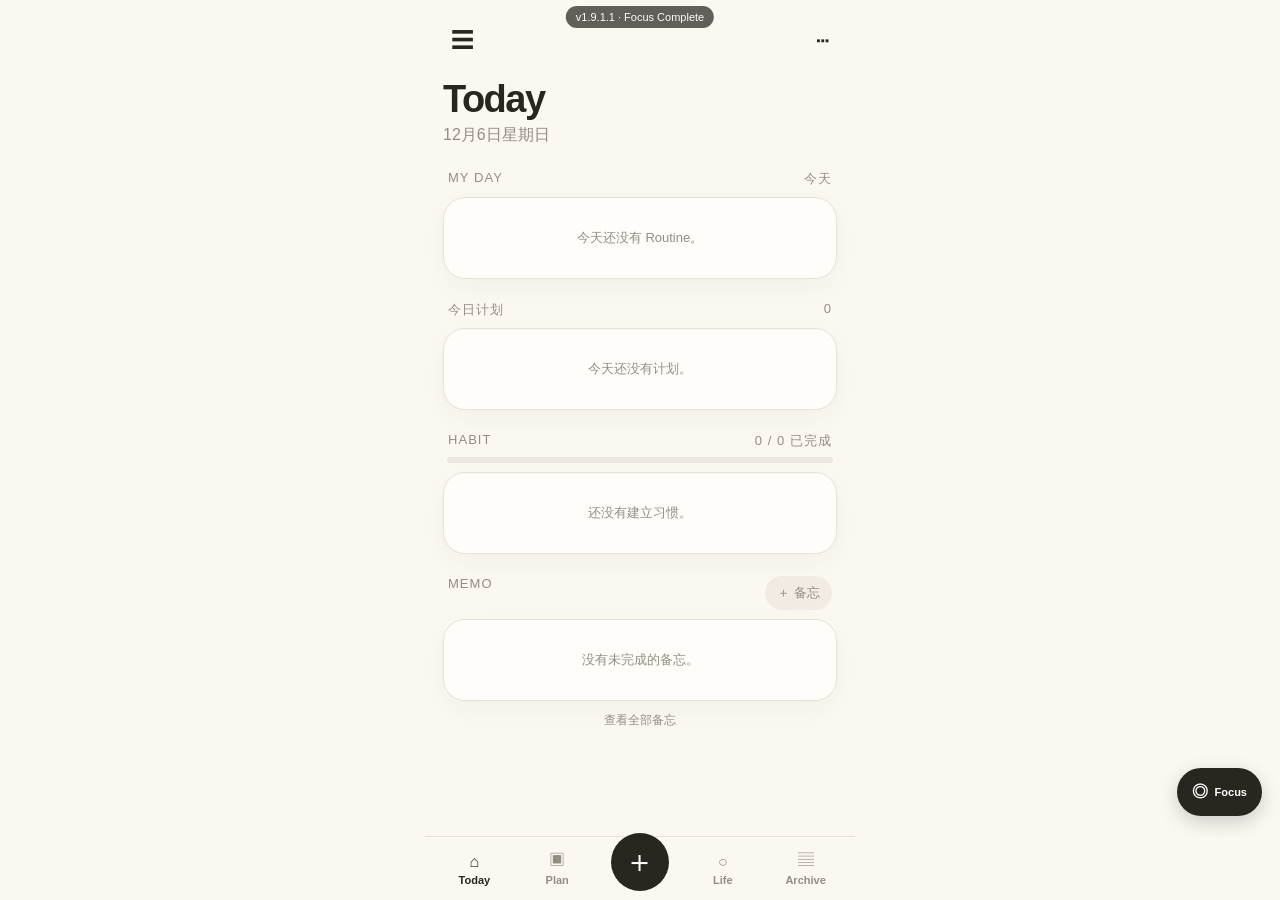
==== commit aa496ded: "Add files via upload" ====
--- a/index.html
+++ b/index.html
@@ -1,4 +1,4 @@
-<!doctype html><html lang="zh-CN"><head><meta charset="utf-8"><meta name="viewport" content="width=device-width,initial-scale=1,viewport-fit=cover"><meta name="theme-color" content="#fbf8f2"><meta name="apple-mobile-web-app-capable" content="yes"><title>My Life OS v1.9 Today + Memo + Life Mood</title><link rel="manifest" href="manifest.webmanifest?v=1400"><style>:root{--bg:#fbf8f2;--card:#fffdf9;--ink:#27261f;--muted:#938e84;--line:#e8e1d7;--soft:#eef0e8;--warm:#f2ebe1;--accent:#899277;--danger:#b7655e}*{box-sizing:border-box;-webkit-tap-highlight-color:transparent}body{margin:0;background:var(--bg);color:var(--ink);font-family:-apple-system,BlinkMacSystemFont,"PingFang SC",sans-serif}button,input,textarea,select{font:inherit;color:inherit}.page{max-width:430px;margin:auto;padding:calc(16px + env(safe-area-inset-top)) 18px calc(110px + env(safe-area-inset-bottom));min-height:100vh}.top{height:48px;display:flex;justify-content:space-between;align-items:center}.icon{border:0;background:none;font-size:23px;padding:8px}.title{font-size:38px;margin:14px 0 4px;letter-spacing:-1.5px}.sub{color:var(--muted);margin-bottom:24px}.section{margin:22px 0}.label{display:flex;justify-content:space-between;color:var(--muted);font-size:13px;letter-spacing:.08em;margin:0 5px 9px}.card{background:var(--card);border:1px solid var(--line);border-radius:22px;padding:15px;box-shadow:0 9px 28px rgba(60,50,38,.04)}.row{display:flex;align-items:center;justify-content:space-between;gap:10px;min-height:48px}.row+.row{border-top:1px solid var(--line)}.muted{font-size:12px;color:var(--muted)}.btn{border:0;border-radius:999px;background:var(--warm);padding:8px 12px}.primary{width:100%;border:0;border-radius:15px;background:var(--ink);color:white;padding:13px;font-weight:700}.danger{width:100%;border:1px solid #ead0cd;border-radius:15px;background:#fff7f6;color:var(--danger);padding:12px}.empty{color:var(--muted);font-size:13px;text-align:center;padding:16px}.nav{position:fixed;z-index:20;bottom:0;left:50%;transform:translateX(-50%);width:min(430px,100%);display:grid;grid-template-columns:repeat(5,1fr);align-items:end;background:rgba(251,248,242,.96);backdrop-filter:blur(18px);border-top:1px solid var(--line);padding:8px 8px calc(9px + env(safe-area-inset-bottom))}.nav button{border:0;background:none;color:var(--muted);font-size:16px;padding:5px}.nav button b{display:block;font-size:11px;margin-top:3px}.nav button.active{color:var(--ink)}.nav .plus{width:58px;height:58px;border-radius:50%;background:var(--ink);color:white;font-size:31px;margin:-25px auto 0}.overlay{position:fixed;z-index:50;inset:0;background:rgba(30,27,23,.25);display:flex;align-items:flex-end;justify-content:center}.hidden{display:none}.sheet{width:min(430px,100%);max-height:88vh;overflow:auto;background:var(--card);border-radius:28px 28px 0 0;padding:20px 18px calc(28px + env(safe-area-inset-bottom))}.sheethead{display:flex;justify-content:space-between;align-items:center}.sheethead h2{margin:0 0 10px}.field{margin:13px 0}.field label{display:block;color:var(--muted);font-size:13px;margin-bottom:6px}.field input,.field textarea,.field select{width:100%;border:1px solid var(--line);background:white;border-radius:13px;padding:12px}.field textarea{min-height:90px}.two{display:grid;grid-template-columns:1fr 1fr;gap:10px}.cal{display:grid;grid-template-columns:repeat(7,1fr);gap:3px}.dow{text-align:center;color:var(--muted);font-size:10px;padding-bottom:5px}.day{min-height:86px;border:1px solid #eee8df;background:white;border-radius:8px;padding:5px 3px;text-align:left;overflow:hidden}.day.sel{outline:2px solid var(--ink)}.day.today{background:var(--soft)}.num{font-size:12px;font-weight:750}.event{display:block;background:#e7efe0;border-radius:4px;font-size:9px;padding:2px 3px;margin-top:3px;white-space:nowrap;overflow:hidden;text-overflow:ellipsis}.event:nth-child(3n){background:#f7e2e8}.event:nth-child(3n+1){background:#e3eef6}.tabs{display:flex;background:#f0ebe3;border-radius:13px;padding:4px}.tabs button{flex:1;border:0;background:none;border-radius:10px;padding:8px;color:var(--muted)}.tabs button.on{background:white;color:var(--ink);font-weight:700}.check{width:23px;height:23px;border:1.5px solid #b8b1a7;background:white;border-radius:50%}.check.done{background:var(--accent);border-color:var(--accent)}.check.done:after{content:'✓';color:white}.pill{background:var(--soft);border-radius:999px;padding:6px 9px;font-size:12px}.toast{position:fixed;z-index:80;bottom:115px;left:50%;transform:translateX(-50%);background:var(--ink);color:white;border-radius:999px;padding:10px 14px;opacity:0;pointer-events:none;transition:.2s}.toast.show{opacity:1}.spacegrid{display:grid;grid-template-columns:1fr 1fr;gap:10px}.space{border:1px solid var(--line);background:white;border-radius:17px;padding:18px 12px;text-align:left}.space b{display:block;margin-top:8px}.statgrid{display:grid;grid-template-columns:1fr 1fr;gap:9px}.stat{background:white;border:1px solid var(--line);border-radius:15px;padding:13px}.stat strong{font-size:24px;display:block}
+<!doctype html><html lang="zh-CN"><head><meta charset="utf-8"><meta name="viewport" content="width=device-width,initial-scale=1,viewport-fit=cover"><meta name="theme-color" content="#fbf8f2"><meta name="apple-mobile-web-app-capable" content="yes"><title>My Life OS v1.9.1 Today + Memo + Life Mood</title><link rel="manifest" href="manifest.webmanifest?v=1400"><style>:root{--bg:#fbf8f2;--card:#fffdf9;--ink:#27261f;--muted:#938e84;--line:#e8e1d7;--soft:#eef0e8;--warm:#f2ebe1;--accent:#899277;--danger:#b7655e}*{box-sizing:border-box;-webkit-tap-highlight-color:transparent}body{margin:0;background:var(--bg);color:var(--ink);font-family:-apple-system,BlinkMacSystemFont,"PingFang SC",sans-serif}button,input,textarea,select{font:inherit;color:inherit}.page{max-width:430px;margin:auto;padding:calc(16px + env(safe-area-inset-top)) 18px calc(110px + env(safe-area-inset-bottom));min-height:100vh}.top{height:48px;display:flex;justify-content:space-between;align-items:center}.icon{border:0;background:none;font-size:23px;padding:8px}.title{font-size:38px;margin:14px 0 4px;letter-spacing:-1.5px}.sub{color:var(--muted);margin-bottom:24px}.section{margin:22px 0}.label{display:flex;justify-content:space-between;color:var(--muted);font-size:13px;letter-spacing:.08em;margin:0 5px 9px}.card{background:var(--card);border:1px solid var(--line);border-radius:22px;padding:15px;box-shadow:0 9px 28px rgba(60,50,38,.04)}.row{display:flex;align-items:center;justify-content:space-between;gap:10px;min-height:48px}.row+.row{border-top:1px solid var(--line)}.muted{font-size:12px;color:var(--muted)}.btn{border:0;border-radius:999px;background:var(--warm);padding:8px 12px}.primary{width:100%;border:0;border-radius:15px;background:var(--ink);color:white;padding:13px;font-weight:700}.danger{width:100%;border:1px solid #ead0cd;border-radius:15px;background:#fff7f6;color:var(--danger);padding:12px}.empty{color:var(--muted);font-size:13px;text-align:center;padding:16px}.nav{position:fixed;z-index:20;bottom:0;left:50%;transform:translateX(-50%);width:min(430px,100%);display:grid;grid-template-columns:repeat(5,1fr);align-items:end;background:rgba(251,248,242,.96);backdrop-filter:blur(18px);border-top:1px solid var(--line);padding:8px 8px calc(9px + env(safe-area-inset-bottom))}.nav button{border:0;background:none;color:var(--muted);font-size:16px;padding:5px}.nav button b{display:block;font-size:11px;margin-top:3px}.nav button.active{color:var(--ink)}.nav .plus{width:58px;height:58px;border-radius:50%;background:var(--ink);color:white;font-size:31px;margin:-25px auto 0}.overlay{position:fixed;z-index:50;inset:0;background:rgba(30,27,23,.25);display:flex;align-items:flex-end;justify-content:center}.hidden{display:none}.sheet{width:min(430px,100%);max-height:88vh;overflow:auto;background:var(--card);border-radius:28px 28px 0 0;padding:20px 18px calc(28px + env(safe-area-inset-bottom))}.sheethead{display:flex;justify-content:space-between;align-items:center}.sheethead h2{margin:0 0 10px}.field{margin:13px 0}.field label{display:block;color:var(--muted);font-size:13px;margin-bottom:6px}.field input,.field textarea,.field select{width:100%;border:1px solid var(--line);background:white;border-radius:13px;padding:12px}.field textarea{min-height:90px}.two{display:grid;grid-template-columns:1fr 1fr;gap:10px}.cal{display:grid;grid-template-columns:repeat(7,1fr);gap:3px}.dow{text-align:center;color:var(--muted);font-size:10px;padding-bottom:5px}.day{min-height:86px;border:1px solid #eee8df;background:white;border-radius:8px;padding:5px 3px;text-align:left;overflow:hidden}.day.sel{outline:2px solid var(--ink)}.day.today{background:var(--soft)}.num{font-size:12px;font-weight:750}.event{display:block;background:#e7efe0;border-radius:4px;font-size:9px;padding:2px 3px;margin-top:3px;white-space:nowrap;overflow:hidden;text-overflow:ellipsis}.event:nth-child(3n){background:#f7e2e8}.event:nth-child(3n+1){background:#e3eef6}.tabs{display:flex;background:#f0ebe3;border-radius:13px;padding:4px}.tabs button{flex:1;border:0;background:none;border-radius:10px;padding:8px;color:var(--muted)}.tabs button.on{background:white;color:var(--ink);font-weight:700}.check{width:23px;height:23px;border:1.5px solid #b8b1a7;background:white;border-radius:50%}.check.done{background:var(--accent);border-color:var(--accent)}.check.done:after{content:'✓';color:white}.pill{background:var(--soft);border-radius:999px;padding:6px 9px;font-size:12px}.toast{position:fixed;z-index:80;bottom:115px;left:50%;transform:translateX(-50%);background:var(--ink);color:white;border-radius:999px;padding:10px 14px;opacity:0;pointer-events:none;transition:.2s}.toast.show{opacity:1}.spacegrid{display:grid;grid-template-columns:1fr 1fr;gap:10px}.space{border:1px solid var(--line);background:white;border-radius:17px;padding:18px 12px;text-align:left}.space b{display:block;margin-top:8px}.statgrid{display:grid;grid-template-columns:1fr 1fr;gap:9px}.stat{background:white;border:1px solid var(--line);border-radius:15px;padding:13px}.stat strong{font-size:24px;display:block}
 
 .three{display:grid;grid-template-columns:repeat(3,1fr);gap:8px}.weekpick{display:grid;grid-template-columns:repeat(4,1fr);gap:7px}.weekpick label input{display:none}.weekpick label span{display:block;text-align:center;border:1px solid var(--line);border-radius:12px;padding:9px 4px;font-size:12px;background:white}.weekpick label input:checked+span{background:var(--ink);color:white;border-color:var(--ink)}.heatmap{display:grid;grid-template-columns:repeat(7,1fr);gap:5px;background:var(--card);border:1px solid var(--line);border-radius:18px;padding:14px}.heat{aspect-ratio:1;border-radius:5px;background:#eee9e1}.heat.h1{background:#dfe5d5}.heat.h2{background:#adb99b}.heat.h3{background:#778567}.rowlink{display:block;width:100%;border:0;border-bottom:1px solid var(--line);background:white;text-align:left;padding:15px 6px}.rowlink:last-child{border-bottom:0}
 
@@ -19,9 +19,12 @@
 
 .focusFloat{position:fixed;right:18px;bottom:84px;z-index:20;border:0;background:var(--ink);color:white;border-radius:999px;height:48px;padding:0 15px;display:flex;gap:7px;align-items:center;box-shadow:0 6px 20px rgba(0,0,0,.18);font-weight:700}.focusFloat>span{font-size:11px}.focusStats{display:grid;grid-template-columns:1fr 1fr;gap:9px}.focusStats>div{background:#f3f0ea;border-radius:18px;padding:15px;display:flex;flex-direction:column}.focusStats span,.focusStats small{color:var(--muted);font-size:11px}.focusStats b{font-size:21px;margin:4px 0}.focusStart{display:grid;grid-template-columns:1fr 1fr;gap:9px;margin:12px 0}.focusStart button{border:1px solid var(--line);background:white;border-radius:18px;padding:18px 8px;display:flex;flex-direction:column;gap:5px;align-items:center}.focusStart span{font-size:27px}.focusStart small{font-size:10px;color:var(--muted)}.focusPresets{display:grid;grid-template-columns:repeat(3,1fr);gap:8px;margin:8px 0 14px}.focusPresets button{border:1px solid var(--line);background:white;border-radius:15px;padding:13px 5px;font-size:18px}.focusPresets button.on{background:var(--ink);color:white}.focusPresets small{display:block;font-size:9px}.focusRun{text-align:center;min-height:65vh;display:flex;flex-direction:column;align-items:center;justify-content:center;position:relative}.focusClose{position:absolute;top:0;right:0;border:0;background:#eee9e1;border-radius:50%;width:38px;height:38px}.focusOrb{font-size:44px;margin-bottom:12px}.focusKicker{font-size:10px;letter-spacing:2px;color:var(--muted)}.focusRun h2{margin:10px 0 2px}.focusClock{font-size:64px;font-variant-numeric:tabular-nums;font-weight:300;letter-spacing:-3px;margin:18px 0}.focusLink{background:#eef0e8;border-radius:999px;padding:7px 12px;font-size:11px;color:#65705b}.focusControls{display:flex;gap:10px;margin-top:28px}.focusControls button{border:1px solid var(--line);background:white;border-radius:999px;padding:12px 22px}.focusControls .finish{background:var(--ink);color:white}
 
+
+.planrow{align-items:flex-start}.planmain{min-width:0}.planacts{display:flex;gap:5px;flex-shrink:0}.focusPlanBtn{background:#eef0e8!important;color:#5f6d55}.focusMini{font-size:10px;color:#6c7861;margin-top:4px}.focusRange{display:grid;grid-template-columns:repeat(3,1fr);gap:4px;background:#eeeae4;padding:3px;border-radius:13px;margin-bottom:9px}.focusRange button{border:0;background:transparent;border-radius:10px;padding:8px}.focusRange button.on{background:white;box-shadow:0 1px 5px rgba(0,0,0,.06)}.threeStat{grid-template-columns:repeat(3,1fr)}.threeStat>div{padding:12px 8px}.threeStat b{font-size:16px}.focusChart{height:120px;display:flex;align-items:flex-end;gap:3px;padding:10px 2px 18px;border-bottom:1px solid var(--line)}.focusChart>div{height:100%;flex:1;display:flex;align-items:flex-end;justify-content:center;position:relative}.focusChart i{display:block;width:70%;background:#94a286;border-radius:4px 4px 1px 1px;min-height:2px}.focusChart span{position:absolute;bottom:-15px;font-size:7px;color:var(--muted)}.focusPlanHero{text-align:center;background:#f3f0ea;border-radius:20px;padding:22px 12px;margin-bottom:14px}.focusPlanHero>span{font-size:9px;letter-spacing:2px;color:var(--muted)}.focusPlanHero h2{margin:8px 0}.focusPlanHero small{color:var(--muted)}
+
 </style></head><body>
-<div id="heartbeat">v1.9 · Focus</div><main id="app"></main><button id="focusFloat" class="focusFloat" data-act="focus">◎<span>Focus</span></button><nav id="nav" class="nav"><button data-page="today">⌂<b>Today</b></button><button data-page="plan">▣<b>Plan</b></button><button id="quickBtn" class="plus">＋</button><button data-page="life">○<b>Life</b></button><button data-page="archive">▤<b>Archive</b></button></nav><div id="overlay" class="overlay hidden"><div id="sheet" class="sheet"></div></div><div id="toast" class="toast"></div><script>(()=>{'use strict';
-const BUILD='v1.9 Today + Memo + Life Mood · 2026-08-19';
+<div id="heartbeat">v1.9.1.1 · Focus Complete</div><main id="app"></main><button id="focusFloat" class="focusFloat" data-act="focus">◎<span>Focus</span></button><nav id="nav" class="nav"><button data-page="today">⌂<b>Today</b></button><button data-page="plan">▣<b>Plan</b></button><button id="quickBtn" class="plus">＋</button><button data-page="life">○<b>Life</b></button><button data-page="archive">▤<b>Archive</b></button></nav><div id="overlay" class="overlay hidden"><div id="sheet" class="sheet"></div></div><div id="toast" class="toast"></div><script>(()=>{'use strict';
+const BUILD='v1.9.1 Today + Memo + Life Mood · 2026-08-19';
 window.__MYLIFE_BUILD__=BUILD;
 const KEY='mylife-v1-data'; const $=s=>document.querySelector(s); const app=$('#app'),overlay=$('#overlay'),sheet=$('#sheet');
 const today=()=>new Date().toISOString().slice(0,10), id=()=>Date.now()+Math.floor(Math.random()*1000), esc=s=>String(s??'').replace(/[&<>"']/g,m=>({'&':'&amp;','<':'&lt;','>':'&gt;','"':'&quot;',"'":'&#39;'}[m]));
@@ -46,7 +49,9 @@
 function routineRec(rid){let r=data.routineRecords.find(x=>x.routineId==rid&&x.date===today());if(!r){r={id:id(),routineId:Number(rid),date:today(),doneSteps:[]};data.routineRecords.push(r)}return r}
 function render(){document.querySelectorAll('#nav [data-page]').forEach(b=>b.classList.toggle('active',b.dataset.page===page));if(page==='today')renderToday();else if(page==='plan')renderPlan();else if(page==='life')renderLife();else renderArchive()}
 function renderToday(){const ps=data.plans.filter(p=>p.start<=today()&&p.end>=today()), hs=data.habits.filter(h=>!h.archived), doneN=hs.filter(h=>doneOn(h.id)).length, memos=[...data.memos].filter(m=>!m.done).sort((a,b)=>(b.pinned?1:0)-(a.pinned?1:0));app.innerHTML=`<section class="page">${header('Today',new Date().toLocaleDateString('zh-CN',{month:'long',day:'numeric',weekday:'long'}))}<div class="section"><div class="label"><span>MY DAY</span><span>今天</span></div><div class="card">${rows(data.routines.filter(r=>routineDue(r)),'今天还没有 Routine。',r=>{const rr=data.routineRecords.find(x=>x.routineId==r.id&&x.date===today()),n=rr?.doneSteps?.length||0,total=r.steps?.length||0;return `<div class="row"><div><b>${esc(r.title)}</b><div class="muted">${esc(r.time||'未设时间')} · ${n}/${total}</div></div><button class="btn" data-openroutine="${r.id}">${n?'继续':'开始'}</button></div>`})}</div></div><div class="section"><div class="label"><span>今日计划</span><span>${ps.length}</span></div><div class="card">${rows(ps,'今天还没有计划。',p=>planRow(p))}</div></div><div class="section"><div class="label"><span>HABIT</span><span>${doneN} / ${hs.length} 已完成</span></div><div class="habitprogress"><i style="width:${hs.length?Math.round(doneN/hs.length*100):0}%"></i></div><div class="card">${rows(hs,'还没有建立习惯。',h=>`<div class="row"><div><b>${esc(h.title)}</b><div class="muted">${fmtCycle(h)} · ${habitStatus(h)}</div></div><button class="check ${doneOn(h.id)?'done':''}" data-checkhabit="${h.id}"></button></div>`)}</div></div><div class="section"><div class="label"><span>MEMO</span><button class="btn" data-act="addmemo">＋ 备忘</button></div><div class="card">${rows(memos,'没有未完成的备忘。',m=>`<div class="row"><div style="display:flex;gap:10px;align-items:center"><button class="check" data-donememo="${m.id}"></button><div><b>${m.pinned?'⌖ ':''}${esc(m.text)}</b>${m.date?`<div class="muted">${m.date}</div>`:''}</div></div><button class="btn" data-editmemo="${m.id}">编辑</button></div>`)}</div><button class="memoarchive" data-act="memolist">查看全部备忘</button></div></section>`}
-function planRow(p){return `<div class="row"><div style="display:flex;gap:10px;align-items:center"><button class="check ${p.done?'done':''}" data-toggle="${p.id}"></button><div><b>${esc(p.title)}</b><div class="muted">${p.time?esc(p.time)+' · ':''}${p.start}${p.end!==p.start?' → '+p.end:''}${p.note?' · '+esc(p.note):''}</div></div></div><button class="btn" data-editplan="${p.id}">编辑</button></div>`}
+function planFocusMinutes(pid,dayOnly=false){return data.focusSessions.filter(x=>x.linkType==='plan'&&x.linkedId==pid&&(!dayOnly||x.date===today())).reduce((s,x)=>s+Number(x.minutes||0),0)}
+function minText(n){return n>=60?`${Math.floor(n/60)}h ${n%60?String(n%60)+'m':''}`:`${n} min`}
+function planRow(p){const td=planFocusMinutes(p.id,true),all=planFocusMinutes(p.id,false);return `<div class="row planrow"><div style="display:flex;gap:10px;align-items:center;min-width:0"><button class="check ${p.done?'done':''}" data-toggle="${p.id}"></button><div class="planmain"><b>${esc(p.title)}</b><div class="muted">${p.time?esc(p.time)+' · ':''}${p.start}${p.end!==p.start?' → '+p.end:''}${p.note?' · '+esc(p.note):''}</div>${all?`<div class="focusMini">◎ ${td?'今日 '+minText(td)+' · ':''}累计 ${minText(all)}</div>`:''}</div></div><div class="planacts"><button class="btn focusPlanBtn" data-planfocus="${p.id}">专注</button><button class="btn" data-editplan="${p.id}">编辑</button></div></div>`}
 function renderPlan(){
 const y=month.getFullYear(),m=month.getMonth(),first=new Date(y,m,1).getDay(),days=new Date(y,m+1,0).getDate();
 let c=['日','一','二','三','四','五','六'].map(x=>`<div class="dow">${x}</div>`).join('');
@@ -197,11 +202,34 @@
 }
 
 let focusTimer=null,focusState=null;
+function focusRangeSessions(range){
+ const now=new Date(), start=new Date(); start.setHours(0,0,0,0);
+ if(range==='day')return data.focusSessions.filter(x=>x.date===today());
+ if(range==='week'){start.setDate(start.getDate()-start.getDay());return data.focusSessions.filter(x=>new Date(x.date+'T00:00:00')>=start)}
+ start.setDate(1);return data.focusSessions.filter(x=>new Date(x.date+'T00:00:00')>=start)
+}
+function focusSummary(){
+ const range=window._focusRange||'week',rs=focusRangeSessions(range),total=rs.reduce((s,x)=>s+Number(x.minutes||0),0),avg=rs.length?Math.round(total/rs.length):0;
+ const days=range==='day'?1:range==='week'?7:new Date(new Date().getFullYear(),new Date().getMonth()+1,0).getDate(), vals=[];
+ for(let i=0;i<days;i++){let d;if(range==='day')d=new Date();else if(range==='week'){d=new Date();d.setDate(d.getDate()-d.getDay()+i)}else d=new Date(new Date().getFullYear(),new Date().getMonth(),i+1);const ds=iso(d);vals.push(rs.filter(x=>x.date===ds).reduce((s,x)=>s+Number(x.minutes||0),0))}
+ const groups={};rs.forEach(x=>{let k=x.linkLabel?x.linkLabel.replace(/^(Plan|Habit|Knowledge) · /,''):'其他';groups[k]=(groups[k]||0)+Number(x.minutes||0)});
+ return `<div class="focusRange"><button class="${range==='day'?'on':''}" data-focusrange="day">日</button><button class="${range==='week'?'on':''}" data-focusrange="week">周</button><button class="${range==='month'?'on':''}" data-focusrange="month">月</button></div>
+ <div class="focusStats threeStat"><div><span>总时长</span><b>${minText(total)}</b></div><div><span>次数</span><b>${rs.length}</b></div><div><span>平均</span><b>${minText(avg)}</b></div></div>
+ <div class="section"><div class="label"><span>专注趋势</span></div><div class="card">${focusBars(vals)}</div></div>
+ <div class="section"><div class="label"><span>时间分布</span></div><div class="card">${Object.keys(groups).length?Object.entries(groups).sort((a,b)=>b[1]-a[1]).map(([k,v])=>`<div class="barrow"><span>${esc(k)}</span><div><i style="width:${total?Math.max(4,v/total*100):0}%"></i></div><b>${minText(v)}</b></div>`).join(''):'<div class="empty">完成专注后会生成总结。</div>'}</div></div>`}
+function focusBars(vals){const max=Math.max(1,...vals);return `<div class="focusChart">${vals.map((v,i)=>`<div><i style="height:${v?Math.max(5,v/max*100):2}%"></i><span>${v||''}</span></div>`).join('')}</div>`}
 function focusHome(){
- const td=data.focusSessions.filter(x=>x.date===today()), mins=td.reduce((s,x)=>s+Number(x.minutes||0),0), total=data.focusSessions.reduce((s,x)=>s+Number(x.minutes||0),0);
- open(`${formHead('Focus')}<div class="focusStats"><div><span>今日</span><b>${mins} min</b><small>${td.length} 次</small></div><div><span>累计</span><b>${Math.floor(total/60)}h ${total%60}m</b><small>${data.focusSessions.length} 次</small></div></div>
+ const td=data.focusSessions.filter(x=>x.date===today()),mins=td.reduce((s,x)=>s+Number(x.minutes||0),0),total=data.focusSessions.reduce((s,x)=>s+Number(x.minutes||0),0);
+ open(`${formHead('Focus')}<div class="focusStats"><div><span>今日</span><b>${minText(mins)}</b><small>${td.length} 次</small></div><div><span>累计</span><b>${minText(total)}</b><small>${data.focusSessions.length} 次</small></div></div>
  <div class="focusStart"><button data-focusmode="countdown"><span>◷</span><b>倒计时</b><small>25 / 45 / 60 / 自定义</small></button><button data-focusmode="countup"><span>↗</span><b>正计时</b><small>从 00:00 开始</small></button></div>
+ <div class="section"><div class="label"><span>FOCUS SUMMARY</span></div>${focusSummary()}</div>
  <div class="section"><div class="label"><span>最近专注</span></div><div class="card">${rows([...data.focusSessions].reverse().slice(0,10),'还没有专注记录。',x=>`<div class="row"><div><b>${esc(x.title||'专注')}</b><div class="muted">${x.date} · ${x.minutes} min${x.linkLabel?' · '+esc(x.linkLabel):''}</div></div><button class="btn" data-delfocus="${x.id}">删除</button></div>`)}</div></div>`);
+}
+function focusPlanSetup(pid){
+ const p=data.plans.find(x=>x.id===pid);if(!p)return;
+ open(`${formHead('开始专注')}<div class="focusPlanHero"><span>PLAN</span><h2>${esc(p.title)}</h2><small>${p.start}${p.end!==p.start?' → '+p.end:''}</small></div><form id="planFocusSetup"><div class="focusPresets">${[25,45,60].map(n=>`<button type="button" data-planfocusmin="${n}">${n}<small>min</small></button>`).join('')}</div><div class="field"><label>自定义分钟</label><input type="number" min="1" max="600" name="minutes" value="25"></div><button class="primary">开始专注</button></form>`);
+ document.querySelectorAll('[data-planfocusmin]').forEach(b=>b.onclick=()=>{document.querySelector('#planFocusSetup [name=minutes]').value=b.dataset.planfocusmin;document.querySelectorAll('[data-planfocusmin]').forEach(x=>x.classList.toggle('on',x===b))});
+ $('#planFocusSetup').onsubmit=e=>{e.preventDefault();const mins=Number(new FormData(e.target).get('minutes'));startFocus('countdown',p.title,mins,'plan:'+p.id,'Plan · '+p.title)};
 }
 function focusSetup(mode){
  const options=[...data.plans.filter(x=>!x.done).map(x=>({v:'plan:'+x.id,l:'Plan · '+x.title})),...data.habits.filter(x=>!x.archived).map(x=>({v:'habit:'+x.id,l:'Habit · '+x.title})),...data.knowledge.map(x=>({v:'knowledge:'+x.id,l:'Knowledge · '+x.title}))];
@@ -255,8 +283,10 @@
 const p=data.pool.find(x=>x.id===pid);if(!p)return;
 open(`${formHead('安排计划')}<form id="schedulePool"><div class="card"><b>${esc(p.title)}</b>${p.note?`<div class="muted">${esc(p.note)}</div>`:''}</div><div style="height:10px"></div><div class="two"><div class="field"><label>开始日期</label><input type="date" name="start" value="${selected}" required></div><div class="field"><label>结束日期</label><input type="date" name="end" value="${selected}" required></div></div><div class="field"><label>时间（可选）</label><input type="time" name="time"></div><button class="primary">安排到 Plan</button></form>`);
 $('#schedulePool').onsubmit=e=>{e.preventDefault();const f=new FormData(e.target);let st=f.get('start'),en=f.get('end');if(en<st)en=st;data.plans.push({id:id(),title:p.title,note:p.note||'',start:st,end:en,time:f.get('time')||'',done:false});data.pool=data.pool.filter(x=>x.id!==pid);save();close();render();toast('已安排到日历')}}
-function backup(){open(`${formHead('Settings & Backup')}<div class="card"><div class="row"><span>版本</span><b>v1.9 Today + Memo + Life Mood</b></div><div class="row"><span>数据</span><span class="muted">Local First</span></div></div><div style="height:12px"></div><button class="danger" data-reset>清空测试数据</button>`)}
-document.addEventListener('click',e=>{const t=e.target.closest('button');if(!t)return;const hb=document.getElementById('heartbeat');if(hb){hb.textContent='✓ '+BUILD+' · 点击正常';hb.classList.add('ok');setTimeout(()=>hb.classList.remove('ok'),900)}if(t.dataset.page){page=t.dataset.page;render();return}if(t.id==='quickBtn'){quick();return}if(t.dataset.close!==undefined){close();return}if(t.dataset.date){selected=t.dataset.date;render();return}if(t.dataset.month){month=new Date(month.getFullYear(),month.getMonth()+Number(t.dataset.month),1);render();return}if(t.dataset.arch){archiveMonth=new Date(archiveMonth.getFullYear(),archiveMonth.getMonth()+Number(t.dataset.arch),1);render();return}if(t.dataset.toggle){const p=data.plans.find(x=>x.id==t.dataset.toggle);if(p){p.done=!p.done;save();render()}return}if(t.dataset.checkhabit){toggleHabit(Number(t.dataset.checkhabit));if(!overlay.classList.contains('hidden'))habitDetail(Number(t.dataset.checkhabit));return}if(t.dataset.edithabit){habitDetail(Number(t.dataset.edithabit));return}if(t.dataset.edithabitform){habitForm(Number(t.dataset.edithabitform));return}if(t.dataset.delhabit){const hid=Number(t.dataset.delhabit);data.habits=data.habits.filter(x=>x.id!==hid);data.habitRecords=data.habitRecords.filter(x=>x.habitId!==hid);data.routines.forEach(r=>(r.steps||[]).forEach(s=>{if(s.habitId===hid)s.habitId=null}));save();habitHome();return}if(t.dataset.openroutine){routineRun(Number(t.dataset.openroutine));return}if(t.dataset.editroutine){routineForm(Number(t.dataset.editroutine));return}if(t.dataset.delroutine){const rid=Number(t.dataset.delroutine);data.routines=data.routines.filter(x=>x.id!==rid);data.routineRecords=data.routineRecords.filter(x=>x.routineId!==rid);save();routineHome();return}if(t.dataset.rstep){const [rid,sid]=t.dataset.rstep.split('|').map(Number),r=data.routines.find(x=>x.id===rid),s=r?.steps.find(x=>x.id===sid),rr=routineRec(rid),i=rr.doneSteps.indexOf(sid);if(i>=0){rr.doneSteps.splice(i,1);if(s?.habitId){const j=data.habitRecords.findIndex(x=>x.habitId===s.habitId&&x.date===today());if(j>=0)data.habitRecords.splice(j,1)}}else{rr.doneSteps.push(sid);if(s?.habitId&&!doneOn(s.habitId))data.habitRecords.push({id:id(),habitId:s.habitId,date:today(),time:new Date().toTimeString().slice(0,5),source:'routine'})}save();routineRun(rid);return}if(t.dataset.linkhabit){const [rid,sid]=t.dataset.linkhabit.split('|').map(Number);linkHabit(rid,sid);return}if(t.dataset.sethabit){const [rid,sid,hid]=t.dataset.sethabit.split('|').map(Number),r=data.routines.find(x=>x.id===rid),s=r?.steps.find(x=>x.id===sid);if(s)s.habitId=hid||null;save();routineRun(rid);return}if(t.dataset.focusmode){focusSetup(t.dataset.focusmode);return}
+function backup(){open(`${formHead('Settings & Backup')}<div class="card"><div class="row"><span>版本</span><b>v1.9.1 Today + Memo + Life Mood</b></div><div class="row"><span>数据</span><span class="muted">Local First</span></div></div><div style="height:12px"></div><button class="danger" data-reset>清空测试数据</button>`)}
+document.addEventListener('click',e=>{const t=e.target.closest('button');if(!t)return;const hb=document.getElementById('heartbeat');if(hb){hb.textContent='✓ '+BUILD+' · 点击正常';hb.classList.add('ok');setTimeout(()=>hb.classList.remove('ok'),900)}if(t.dataset.page){page=t.dataset.page;render();return}if(t.id==='quickBtn'){quick();return}if(t.dataset.close!==undefined){close();return}if(t.dataset.date){selected=t.dataset.date;render();return}if(t.dataset.month){month=new Date(month.getFullYear(),month.getMonth()+Number(t.dataset.month),1);render();return}if(t.dataset.arch){archiveMonth=new Date(archiveMonth.getFullYear(),archiveMonth.getMonth()+Number(t.dataset.arch),1);render();return}if(t.dataset.toggle){const p=data.plans.find(x=>x.id==t.dataset.toggle);if(p){p.done=!p.done;save();render()}return}if(t.dataset.checkhabit){toggleHabit(Number(t.dataset.checkhabit));if(!overlay.classList.contains('hidden'))habitDetail(Number(t.dataset.checkhabit));return}if(t.dataset.edithabit){habitDetail(Number(t.dataset.edithabit));return}if(t.dataset.edithabitform){habitForm(Number(t.dataset.edithabitform));return}if(t.dataset.delhabit){const hid=Number(t.dataset.delhabit);data.habits=data.habits.filter(x=>x.id!==hid);data.habitRecords=data.habitRecords.filter(x=>x.habitId!==hid);data.routines.forEach(r=>(r.steps||[]).forEach(s=>{if(s.habitId===hid)s.habitId=null}));save();habitHome();return}if(t.dataset.openroutine){routineRun(Number(t.dataset.openroutine));return}if(t.dataset.editroutine){routineForm(Number(t.dataset.editroutine));return}if(t.dataset.delroutine){const rid=Number(t.dataset.delroutine);data.routines=data.routines.filter(x=>x.id!==rid);data.routineRecords=data.routineRecords.filter(x=>x.routineId!==rid);save();routineHome();return}if(t.dataset.rstep){const [rid,sid]=t.dataset.rstep.split('|').map(Number),r=data.routines.find(x=>x.id===rid),s=r?.steps.find(x=>x.id===sid),rr=routineRec(rid),i=rr.doneSteps.indexOf(sid);if(i>=0){rr.doneSteps.splice(i,1);if(s?.habitId){const j=data.habitRecords.findIndex(x=>x.habitId===s.habitId&&x.date===today());if(j>=0)data.habitRecords.splice(j,1)}}else{rr.doneSteps.push(sid);if(s?.habitId&&!doneOn(s.habitId))data.habitRecords.push({id:id(),habitId:s.habitId,date:today(),time:new Date().toTimeString().slice(0,5),source:'routine'})}save();routineRun(rid);return}if(t.dataset.linkhabit){const [rid,sid]=t.dataset.linkhabit.split('|').map(Number);linkHabit(rid,sid);return}if(t.dataset.sethabit){const [rid,sid,hid]=t.dataset.sethabit.split('|').map(Number),r=data.routines.find(x=>x.id===rid),s=r?.steps.find(x=>x.id===sid);if(s)s.habitId=hid||null;save();routineRun(rid);return}if(t.dataset.planfocus){focusPlanSetup(Number(t.dataset.planfocus));return}
+if(t.dataset.focusrange){window._focusRange=t.dataset.focusrange;focusHome();return}
+if(t.dataset.focusmode){focusSetup(t.dataset.focusmode);return}
 if(t.dataset.focuspause!==undefined){pauseFocus();return}
 if(t.dataset.focusfinish!==undefined){finishFocus(false);return}
 if(t.dataset.focusminimize!==undefined){close();return}
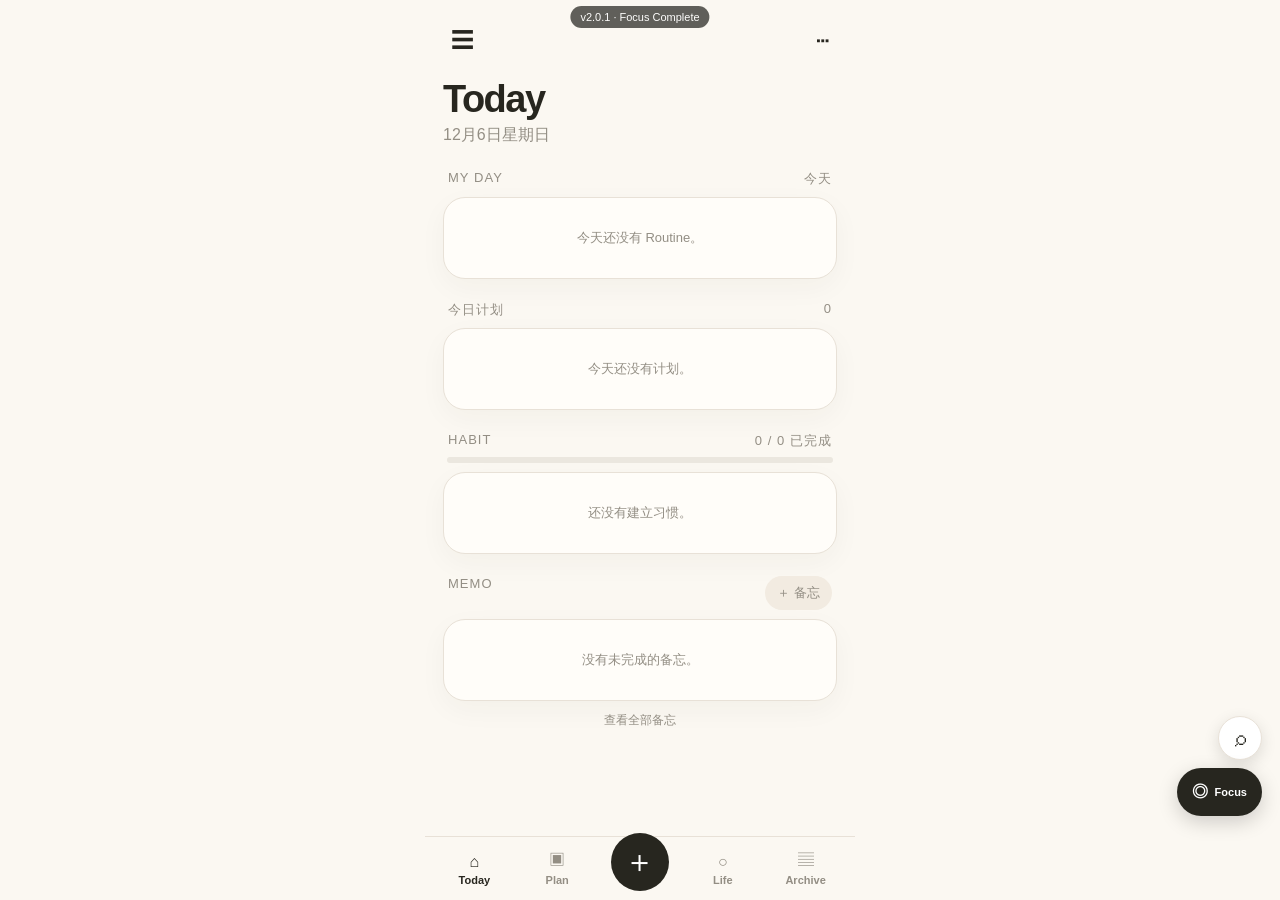
==== commit fc78b5aa: "Add files via upload" ====
--- a/index.html
+++ b/index.html
@@ -1,4 +1,4 @@
-<!doctype html><html lang="zh-CN"><head><meta charset="utf-8"><meta name="viewport" content="width=device-width,initial-scale=1,viewport-fit=cover"><meta name="theme-color" content="#fbf8f2"><meta name="apple-mobile-web-app-capable" content="yes"><title>My Life OS v1.9.1 Today + Memo + Life Mood</title><link rel="manifest" href="manifest.webmanifest?v=1400"><style>:root{--bg:#fbf8f2;--card:#fffdf9;--ink:#27261f;--muted:#938e84;--line:#e8e1d7;--soft:#eef0e8;--warm:#f2ebe1;--accent:#899277;--danger:#b7655e}*{box-sizing:border-box;-webkit-tap-highlight-color:transparent}body{margin:0;background:var(--bg);color:var(--ink);font-family:-apple-system,BlinkMacSystemFont,"PingFang SC",sans-serif}button,input,textarea,select{font:inherit;color:inherit}.page{max-width:430px;margin:auto;padding:calc(16px + env(safe-area-inset-top)) 18px calc(110px + env(safe-area-inset-bottom));min-height:100vh}.top{height:48px;display:flex;justify-content:space-between;align-items:center}.icon{border:0;background:none;font-size:23px;padding:8px}.title{font-size:38px;margin:14px 0 4px;letter-spacing:-1.5px}.sub{color:var(--muted);margin-bottom:24px}.section{margin:22px 0}.label{display:flex;justify-content:space-between;color:var(--muted);font-size:13px;letter-spacing:.08em;margin:0 5px 9px}.card{background:var(--card);border:1px solid var(--line);border-radius:22px;padding:15px;box-shadow:0 9px 28px rgba(60,50,38,.04)}.row{display:flex;align-items:center;justify-content:space-between;gap:10px;min-height:48px}.row+.row{border-top:1px solid var(--line)}.muted{font-size:12px;color:var(--muted)}.btn{border:0;border-radius:999px;background:var(--warm);padding:8px 12px}.primary{width:100%;border:0;border-radius:15px;background:var(--ink);color:white;padding:13px;font-weight:700}.danger{width:100%;border:1px solid #ead0cd;border-radius:15px;background:#fff7f6;color:var(--danger);padding:12px}.empty{color:var(--muted);font-size:13px;text-align:center;padding:16px}.nav{position:fixed;z-index:20;bottom:0;left:50%;transform:translateX(-50%);width:min(430px,100%);display:grid;grid-template-columns:repeat(5,1fr);align-items:end;background:rgba(251,248,242,.96);backdrop-filter:blur(18px);border-top:1px solid var(--line);padding:8px 8px calc(9px + env(safe-area-inset-bottom))}.nav button{border:0;background:none;color:var(--muted);font-size:16px;padding:5px}.nav button b{display:block;font-size:11px;margin-top:3px}.nav button.active{color:var(--ink)}.nav .plus{width:58px;height:58px;border-radius:50%;background:var(--ink);color:white;font-size:31px;margin:-25px auto 0}.overlay{position:fixed;z-index:50;inset:0;background:rgba(30,27,23,.25);display:flex;align-items:flex-end;justify-content:center}.hidden{display:none}.sheet{width:min(430px,100%);max-height:88vh;overflow:auto;background:var(--card);border-radius:28px 28px 0 0;padding:20px 18px calc(28px + env(safe-area-inset-bottom))}.sheethead{display:flex;justify-content:space-between;align-items:center}.sheethead h2{margin:0 0 10px}.field{margin:13px 0}.field label{display:block;color:var(--muted);font-size:13px;margin-bottom:6px}.field input,.field textarea,.field select{width:100%;border:1px solid var(--line);background:white;border-radius:13px;padding:12px}.field textarea{min-height:90px}.two{display:grid;grid-template-columns:1fr 1fr;gap:10px}.cal{display:grid;grid-template-columns:repeat(7,1fr);gap:3px}.dow{text-align:center;color:var(--muted);font-size:10px;padding-bottom:5px}.day{min-height:86px;border:1px solid #eee8df;background:white;border-radius:8px;padding:5px 3px;text-align:left;overflow:hidden}.day.sel{outline:2px solid var(--ink)}.day.today{background:var(--soft)}.num{font-size:12px;font-weight:750}.event{display:block;background:#e7efe0;border-radius:4px;font-size:9px;padding:2px 3px;margin-top:3px;white-space:nowrap;overflow:hidden;text-overflow:ellipsis}.event:nth-child(3n){background:#f7e2e8}.event:nth-child(3n+1){background:#e3eef6}.tabs{display:flex;background:#f0ebe3;border-radius:13px;padding:4px}.tabs button{flex:1;border:0;background:none;border-radius:10px;padding:8px;color:var(--muted)}.tabs button.on{background:white;color:var(--ink);font-weight:700}.check{width:23px;height:23px;border:1.5px solid #b8b1a7;background:white;border-radius:50%}.check.done{background:var(--accent);border-color:var(--accent)}.check.done:after{content:'✓';color:white}.pill{background:var(--soft);border-radius:999px;padding:6px 9px;font-size:12px}.toast{position:fixed;z-index:80;bottom:115px;left:50%;transform:translateX(-50%);background:var(--ink);color:white;border-radius:999px;padding:10px 14px;opacity:0;pointer-events:none;transition:.2s}.toast.show{opacity:1}.spacegrid{display:grid;grid-template-columns:1fr 1fr;gap:10px}.space{border:1px solid var(--line);background:white;border-radius:17px;padding:18px 12px;text-align:left}.space b{display:block;margin-top:8px}.statgrid{display:grid;grid-template-columns:1fr 1fr;gap:9px}.stat{background:white;border:1px solid var(--line);border-radius:15px;padding:13px}.stat strong{font-size:24px;display:block}
+<!doctype html><html lang="zh-CN"><head><meta charset="utf-8"><meta name="viewport" content="width=device-width,initial-scale=1,viewport-fit=cover"><meta name="theme-color" content="#fbf8f2"><meta name="apple-mobile-web-app-capable" content="yes"><title>My Life OS v2.0 Today + Memo + Life Mood</title><link rel="manifest" href="manifest.webmanifest?v=1400"><style>:root{--bg:#fbf8f2;--card:#fffdf9;--ink:#27261f;--muted:#938e84;--line:#e8e1d7;--soft:#eef0e8;--warm:#f2ebe1;--accent:#899277;--danger:#b7655e}*{box-sizing:border-box;-webkit-tap-highlight-color:transparent}body{margin:0;background:var(--bg);color:var(--ink);font-family:-apple-system,BlinkMacSystemFont,"PingFang SC",sans-serif}button,input,textarea,select{font:inherit;color:inherit}.page{max-width:430px;margin:auto;padding:calc(16px + env(safe-area-inset-top)) 18px calc(110px + env(safe-area-inset-bottom));min-height:100vh}.top{height:48px;display:flex;justify-content:space-between;align-items:center}.icon{border:0;background:none;font-size:23px;padding:8px}.title{font-size:38px;margin:14px 0 4px;letter-spacing:-1.5px}.sub{color:var(--muted);margin-bottom:24px}.section{margin:22px 0}.label{display:flex;justify-content:space-between;color:var(--muted);font-size:13px;letter-spacing:.08em;margin:0 5px 9px}.card{background:var(--card);border:1px solid var(--line);border-radius:22px;padding:15px;box-shadow:0 9px 28px rgba(60,50,38,.04)}.row{display:flex;align-items:center;justify-content:space-between;gap:10px;min-height:48px}.row+.row{border-top:1px solid var(--line)}.muted{font-size:12px;color:var(--muted)}.btn{border:0;border-radius:999px;background:var(--warm);padding:8px 12px}.primary{width:100%;border:0;border-radius:15px;background:var(--ink);color:white;padding:13px;font-weight:700}.danger{width:100%;border:1px solid #ead0cd;border-radius:15px;background:#fff7f6;color:var(--danger);padding:12px}.empty{color:var(--muted);font-size:13px;text-align:center;padding:16px}.nav{position:fixed;z-index:20;bottom:0;left:50%;transform:translateX(-50%);width:min(430px,100%);display:grid;grid-template-columns:repeat(5,1fr);align-items:end;background:rgba(251,248,242,.96);backdrop-filter:blur(18px);border-top:1px solid var(--line);padding:8px 8px calc(9px + env(safe-area-inset-bottom))}.nav button{border:0;background:none;color:var(--muted);font-size:16px;padding:5px}.nav button b{display:block;font-size:11px;margin-top:3px}.nav button.active{color:var(--ink)}.nav .plus{width:58px;height:58px;border-radius:50%;background:var(--ink);color:white;font-size:31px;margin:-25px auto 0}.overlay{position:fixed;z-index:50;inset:0;background:rgba(30,27,23,.25);display:flex;align-items:flex-end;justify-content:center}.hidden{display:none}.sheet{width:min(430px,100%);max-height:88vh;overflow:auto;background:var(--card);border-radius:28px 28px 0 0;padding:20px 18px calc(28px + env(safe-area-inset-bottom))}.sheethead{display:flex;justify-content:space-between;align-items:center}.sheethead h2{margin:0 0 10px}.field{margin:13px 0}.field label{display:block;color:var(--muted);font-size:13px;margin-bottom:6px}.field input,.field textarea,.field select{width:100%;border:1px solid var(--line);background:white;border-radius:13px;padding:12px}.field textarea{min-height:90px}.two{display:grid;grid-template-columns:1fr 1fr;gap:10px}.cal{display:grid;grid-template-columns:repeat(7,1fr);gap:3px}.dow{text-align:center;color:var(--muted);font-size:10px;padding-bottom:5px}.day{min-height:86px;border:1px solid #eee8df;background:white;border-radius:8px;padding:5px 3px;text-align:left;overflow:hidden}.day.sel{outline:2px solid var(--ink)}.day.today{background:var(--soft)}.num{font-size:12px;font-weight:750}.event{display:block;background:#e7efe0;border-radius:4px;font-size:9px;padding:2px 3px;margin-top:3px;white-space:nowrap;overflow:hidden;text-overflow:ellipsis}.event:nth-child(3n){background:#f7e2e8}.event:nth-child(3n+1){background:#e3eef6}.tabs{display:flex;background:#f0ebe3;border-radius:13px;padding:4px}.tabs button{flex:1;border:0;background:none;border-radius:10px;padding:8px;color:var(--muted)}.tabs button.on{background:white;color:var(--ink);font-weight:700}.check{width:23px;height:23px;border:1.5px solid #b8b1a7;background:white;border-radius:50%}.check.done{background:var(--accent);border-color:var(--accent)}.check.done:after{content:'✓';color:white}.pill{background:var(--soft);border-radius:999px;padding:6px 9px;font-size:12px}.toast{position:fixed;z-index:80;bottom:115px;left:50%;transform:translateX(-50%);background:var(--ink);color:white;border-radius:999px;padding:10px 14px;opacity:0;pointer-events:none;transition:.2s}.toast.show{opacity:1}.spacegrid{display:grid;grid-template-columns:1fr 1fr;gap:10px}.space{border:1px solid var(--line);background:white;border-radius:17px;padding:18px 12px;text-align:left}.space b{display:block;margin-top:8px}.statgrid{display:grid;grid-template-columns:1fr 1fr;gap:9px}.stat{background:white;border:1px solid var(--line);border-radius:15px;padding:13px}.stat strong{font-size:24px;display:block}
 
 .three{display:grid;grid-template-columns:repeat(3,1fr);gap:8px}.weekpick{display:grid;grid-template-columns:repeat(4,1fr);gap:7px}.weekpick label input{display:none}.weekpick label span{display:block;text-align:center;border:1px solid var(--line);border-radius:12px;padding:9px 4px;font-size:12px;background:white}.weekpick label input:checked+span{background:var(--ink);color:white;border-color:var(--ink)}.heatmap{display:grid;grid-template-columns:repeat(7,1fr);gap:5px;background:var(--card);border:1px solid var(--line);border-radius:18px;padding:14px}.heat{aspect-ratio:1;border-radius:5px;background:#eee9e1}.heat.h1{background:#dfe5d5}.heat.h2{background:#adb99b}.heat.h3{background:#778567}.rowlink{display:block;width:100%;border:0;border-bottom:1px solid var(--line);background:white;text-align:left;padding:15px 6px}.rowlink:last-child{border-bottom:0}
 
@@ -22,9 +22,12 @@
 
 .planrow{align-items:flex-start}.planmain{min-width:0}.planacts{display:flex;gap:5px;flex-shrink:0}.focusPlanBtn{background:#eef0e8!important;color:#5f6d55}.focusMini{font-size:10px;color:#6c7861;margin-top:4px}.focusRange{display:grid;grid-template-columns:repeat(3,1fr);gap:4px;background:#eeeae4;padding:3px;border-radius:13px;margin-bottom:9px}.focusRange button{border:0;background:transparent;border-radius:10px;padding:8px}.focusRange button.on{background:white;box-shadow:0 1px 5px rgba(0,0,0,.06)}.threeStat{grid-template-columns:repeat(3,1fr)}.threeStat>div{padding:12px 8px}.threeStat b{font-size:16px}.focusChart{height:120px;display:flex;align-items:flex-end;gap:3px;padding:10px 2px 18px;border-bottom:1px solid var(--line)}.focusChart>div{height:100%;flex:1;display:flex;align-items:flex-end;justify-content:center;position:relative}.focusChart i{display:block;width:70%;background:#94a286;border-radius:4px 4px 1px 1px;min-height:2px}.focusChart span{position:absolute;bottom:-15px;font-size:7px;color:var(--muted)}.focusPlanHero{text-align:center;background:#f3f0ea;border-radius:20px;padding:22px 12px;margin-bottom:14px}.focusPlanHero>span{font-size:9px;letter-spacing:2px;color:var(--muted)}.focusPlanHero h2{margin:8px 0}.focusPlanHero small{color:var(--muted)}
 
+
+.searchFloat{position:fixed;right:18px;bottom:140px;z-index:20;border:1px solid var(--line);background:white;color:var(--ink);border-radius:50%;width:44px;height:44px;box-shadow:0 5px 16px rgba(0,0,0,.12);font-size:22px}.searchBox{display:flex;align-items:center;gap:8px;background:#f0ede7;border-radius:16px;padding:4px 12px;margin-bottom:12px}.searchBox span{font-size:20px;color:var(--muted)}.searchBox input{flex:1;border:0!important;background:transparent!important;padding:12px 0!important;outline:none;font-size:15px}.searchHint,.searchCount{color:var(--muted);font-size:12px;padding:14px 4px}.searchRow{width:100%;display:grid;grid-template-columns:70px 1fr auto;gap:9px;align-items:center;border:0;border-bottom:1px solid var(--line);background:white;text-align:left;padding:12px 2px}.searchRow:last-child{border-bottom:0}.searchRow>span{font-size:10px;background:#eef0e8;color:#66725d;border-radius:999px;padding:5px 7px;text-align:center}.searchRow div{display:flex;flex-direction:column;min-width:0}.searchRow b{white-space:nowrap;overflow:hidden;text-overflow:ellipsis}.searchRow small{color:var(--muted);margin-top:3px;white-space:nowrap;overflow:hidden;text-overflow:ellipsis}.searchRow i{font-size:20px;color:var(--muted)}.backupHero{background:#f2efe9;border-radius:20px;padding:18px;margin-bottom:12px}.backupHero>span{font-size:9px;letter-spacing:2px;color:var(--muted)}.backupHero h2{margin:8px 0}.backupHero p,.warning p{font-size:12px;line-height:1.6;color:var(--muted)}.importBtn{display:block;text-align:center;border:1px solid var(--line);border-radius:14px;padding:12px;font-weight:700;background:white}.importBtn input{display:none}.warning{margin-top:12px}
+
 </style></head><body>
-<div id="heartbeat">v1.9.1.1 · Focus Complete</div><main id="app"></main><button id="focusFloat" class="focusFloat" data-act="focus">◎<span>Focus</span></button><nav id="nav" class="nav"><button data-page="today">⌂<b>Today</b></button><button data-page="plan">▣<b>Plan</b></button><button id="quickBtn" class="plus">＋</button><button data-page="life">○<b>Life</b></button><button data-page="archive">▤<b>Archive</b></button></nav><div id="overlay" class="overlay hidden"><div id="sheet" class="sheet"></div></div><div id="toast" class="toast"></div><script>(()=>{'use strict';
-const BUILD='v1.9.1 Today + Memo + Life Mood · 2026-08-19';
+<div id="heartbeat">v2.0.1 · Focus Complete</div><main id="app"></main><button id="searchFloat" class="searchFloat" data-act="search">⌕</button><button id="focusFloat" class="focusFloat" data-act="focus">◎<span>Focus</span></button><nav id="nav" class="nav"><button data-page="today">⌂<b>Today</b></button><button data-page="plan">▣<b>Plan</b></button><button id="quickBtn" class="plus">＋</button><button data-page="life">○<b>Life</b></button><button data-page="archive">▤<b>Archive</b></button></nav><div id="overlay" class="overlay hidden"><div id="sheet" class="sheet"></div></div><div id="toast" class="toast"></div><script>(()=>{'use strict';
+const BUILD='v2.0 Today + Memo + Life Mood · 2026-08-19';
 window.__MYLIFE_BUILD__=BUILD;
 const KEY='mylife-v1-data'; const $=s=>document.querySelector(s); const app=$('#app'),overlay=$('#overlay'),sheet=$('#sheet');
 const today=()=>new Date().toISOString().slice(0,10), id=()=>Date.now()+Math.floor(Math.random()*1000), esc=s=>String(s??'').replace(/[&<>"']/g,m=>({'&':'&amp;','<':'&lt;','>':'&gt;','"':'&quot;',"'":'&#39;'}[m]));
@@ -257,6 +260,52 @@
  if(type==='habit'&&linkedId&&!doneOn(linkedId))data.habitRecords.push({id:id(),habitId:linkedId,date:today(),time:new Date().toTimeString().slice(0,5),source:'focus'});
  save();focusState=null;close();toast(auto?'专注完成 ✓':`已保存 ${mins} 分钟`);render();
 }
+
+function allSearchItems(){
+ const a=[];
+ data.plans.forEach(x=>a.push({type:'Plan',title:x.title,text:[x.note,x.start,x.end].join(' '),date:x.start,act:'plan',id:x.id}));
+ data.pool.forEach(x=>a.push({type:'Plan Pool',title:x.title,text:x.note||'',date:'',act:'pool',id:x.id}));
+ data.life.forEach(x=>a.push({type:'Life',title:x.text||'照片动态',text:[x.location,x.tags].join(' '),date:x.date,act:'life',id:x.id}));
+ data.memos.forEach(x=>a.push({type:'Memo',title:x.text||x.title||'备忘',text:'',date:x.date||'',act:'memo',id:x.id}));
+ data.habits.forEach(x=>a.push({type:'Habit',title:x.title,text:fmtCycle(x),date:'',act:'habit',id:x.id}));
+ data.routines.forEach(x=>a.push({type:'Routine',title:x.title,text:(x.steps||[]).map(s=>s.title).join(' '),date:'',act:'routine',id:x.id}));
+ data.knowledge.forEach(x=>a.push({type:'Knowledge',title:x.title,text:[x.body,x.tags].join(' '),date:(x.updated||'').slice(0,10),act:'knowledge',id:x.id}));
+ data.drinks.forEach(x=>a.push({type:'Drinks',title:x.name,text:[x.type,x.shop,x.note].join(' '),date:x.date,act:'drink',id:x.id}));
+ data.focusSessions.forEach(x=>a.push({type:'Focus',title:x.title,text:x.linkLabel||'',date:x.date,act:'focusrec',id:x.id}));
+ data.anniv.forEach(x=>a.push({type:'纪念日',title:x.title,text:x.note||'',date:x.date,act:'anniv',id:x.id}));
+ return a;
+}
+function searchHome(q=''){
+ const query=q.trim().toLowerCase(),items=query?allSearchItems().filter(x=>(x.title+' '+x.text+' '+x.type+' '+x.date).toLowerCase().includes(query)):[];
+ open(`${formHead('Search')}<div class="searchBox"><span>⌕</span><input id="globalSearch" value="${esc(q)}" placeholder="搜索计划、Life、知识、饮品……" autocomplete="off"></div><div id="searchResults">${query?searchResults(items,query):'<div class="searchHint">输入关键词，可以跨模块搜索你的记录。</div>'}</div>`);
+ const input=$('#globalSearch');input.focus();input.oninput=()=>{$('#searchResults').innerHTML=input.value.trim()?searchResults(allSearchItems().filter(x=>(x.title+' '+x.text+' '+x.type+' '+x.date).toLowerCase().includes(input.value.trim().toLowerCase())),input.value):'<div class="searchHint">输入关键词，可以跨模块搜索你的记录。</div>'};
+}
+function searchResults(items,q){return items.length?`<div class="searchCount">找到 ${items.length} 条</div><div class="card">${items.slice(0,80).map(x=>`<button class="searchRow" data-searchopen="${x.act}|${x.id}"><span>${esc(x.type)}</span><div><b>${esc(x.title)}</b><small>${esc(x.date||x.text.slice(0,45))}</small></div><i>›</i></button>`).join('')}</div>`:`<div class="empty">没有找到“${esc(q)}”</div>`}
+function openSearchResult(act,id){
+ close();
+ if(act==='plan'){page='plan';const x=data.plans.find(z=>z.id==id);if(x){selected=x.start;month=new Date(x.start+'T00:00:00')}render();setTimeout(()=>planForm(Number(id)),50)}
+ else if(act==='life'){page='life';window._lifeView='feed';render();setTimeout(()=>lifeForm(Number(id)),50)}
+ else if(act==='habit'){habitDetail(Number(id))}
+ else if(act==='routine'){routineRun(Number(id))}
+ else if(act==='knowledge'){knowledgeForm(Number(id))}
+ else if(act==='drink'){drinkForm(Number(id))}
+ else if(act==='anniv'){page='plan';render();setTimeout(()=>anniv(Number(id)),50)}
+ else if(act==='focusrec'){focusHome()}
+ else if(act==='pool'){page='plan';render();setTimeout(()=>poolForm(Number(id)),50)}
+ else if(act==='memo'){page='today';render()}
+}
+function backupHome(){
+ const size=new Blob([JSON.stringify(data)]).size,photos=data.life.reduce((s,x)=>s+(x.photos?.length||0),0)+data.knowledge.reduce((s,x)=>s+(x.photos?.length||0),0)+data.drinks.filter(x=>x.photo).length+data.money.filter(x=>x.receipt).length;
+ open(`${formHead('Backup & Restore')}<div class="backupHero"><span>LOCAL FIRST</span><h2>你的数据在这台设备上</h2><p>建议定期导出备份。备份包含计划、习惯、Life、照片、账单、知识库、Focus 等当前数据。</p></div><div class="statgrid"><div class="stat"><span class="muted">备份大小</span><strong>${formatBytes(size)}</strong></div><div class="stat"><span class="muted">照片</span><strong>${photos}</strong></div></div><div class="section"><button class="primary" data-exportbackup>导出备份文件</button><div style="height:9px"></div><label class="importBtn">导入备份文件<input id="backupFile" type="file" accept=".json,application/json"></label></div><div class="card warning"><b>恢复说明</b><p>导入会先检查文件。确认后会用备份内容替换当前本地数据，所以恢复前建议先导出一次当前数据。</p></div>`);setTimeout(()=>{const f=$('#backupFile');if(f)f.onchange=importBackup},0)
+}
+function formatBytes(n){if(n<1024)return n+' B';if(n<1048576)return (n/1024).toFixed(1)+' KB';return (n/1048576).toFixed(1)+' MB'}
+function exportBackup(){
+ const payload={app:'My Life OS',version:'2.0',exportedAt:new Date().toISOString(),data};
+ const blob=new Blob([JSON.stringify(payload)],{type:'application/json'}),url=URL.createObjectURL(blob),a=document.createElement('a');a.href=url;a.download=`my-life-os-backup-${today()}.json`;document.body.appendChild(a);a.click();a.remove();setTimeout(()=>URL.revokeObjectURL(url),1000);toast('备份已导出');
+}
+function importBackup(e){
+ const file=e.target.files[0];if(!file)return;const r=new FileReader();r.onload=()=>{try{const obj=JSON.parse(r.result),incoming=obj.data||obj;if(!incoming||!Array.isArray(incoming.plans)||!Array.isArray(incoming.life))throw new Error('invalid');if(confirm('确认用这个备份替换当前数据吗？')){data={...data,...incoming};save();close();render();toast('数据已恢复')}}catch(err){alert('这个文件不是有效的 My Life OS 备份。')}};r.readAsText(file)
+}
 function simpleModule(name,text){open(`${formHead(name)}<div class="card"><div class="row"><b>${name}</b><span class="pill">下一阶段</span></div><p class="muted">${text}</p></div>`)}
 function mood(){open(`${formHead('Mood')}<div class="moodChoices">${[['😄','开心'],['🙂','不错'],['😐','一般'],['😔','低落'],['😤','烦躁'],['🥱','疲惫']].map(x=>`<button data-moodpick="${x[0]}|${x[1]}"><span>${x[0]}</span><b>${x[1]}</b></button>`).join('')}</div><div class="field"><label>想补充一句吗？</label><textarea id="moodNote" placeholder="可不填"></textarea></div><div id="moodSaveHint" class="muted">先选择一个今天的心情</div>`)}
 function anniv(aid){
@@ -283,8 +332,10 @@
 const p=data.pool.find(x=>x.id===pid);if(!p)return;
 open(`${formHead('安排计划')}<form id="schedulePool"><div class="card"><b>${esc(p.title)}</b>${p.note?`<div class="muted">${esc(p.note)}</div>`:''}</div><div style="height:10px"></div><div class="two"><div class="field"><label>开始日期</label><input type="date" name="start" value="${selected}" required></div><div class="field"><label>结束日期</label><input type="date" name="end" value="${selected}" required></div></div><div class="field"><label>时间（可选）</label><input type="time" name="time"></div><button class="primary">安排到 Plan</button></form>`);
 $('#schedulePool').onsubmit=e=>{e.preventDefault();const f=new FormData(e.target);let st=f.get('start'),en=f.get('end');if(en<st)en=st;data.plans.push({id:id(),title:p.title,note:p.note||'',start:st,end:en,time:f.get('time')||'',done:false});data.pool=data.pool.filter(x=>x.id!==pid);save();close();render();toast('已安排到日历')}}
-function backup(){open(`${formHead('Settings & Backup')}<div class="card"><div class="row"><span>版本</span><b>v1.9.1 Today + Memo + Life Mood</b></div><div class="row"><span>数据</span><span class="muted">Local First</span></div></div><div style="height:12px"></div><button class="danger" data-reset>清空测试数据</button>`)}
-document.addEventListener('click',e=>{const t=e.target.closest('button');if(!t)return;const hb=document.getElementById('heartbeat');if(hb){hb.textContent='✓ '+BUILD+' · 点击正常';hb.classList.add('ok');setTimeout(()=>hb.classList.remove('ok'),900)}if(t.dataset.page){page=t.dataset.page;render();return}if(t.id==='quickBtn'){quick();return}if(t.dataset.close!==undefined){close();return}if(t.dataset.date){selected=t.dataset.date;render();return}if(t.dataset.month){month=new Date(month.getFullYear(),month.getMonth()+Number(t.dataset.month),1);render();return}if(t.dataset.arch){archiveMonth=new Date(archiveMonth.getFullYear(),archiveMonth.getMonth()+Number(t.dataset.arch),1);render();return}if(t.dataset.toggle){const p=data.plans.find(x=>x.id==t.dataset.toggle);if(p){p.done=!p.done;save();render()}return}if(t.dataset.checkhabit){toggleHabit(Number(t.dataset.checkhabit));if(!overlay.classList.contains('hidden'))habitDetail(Number(t.dataset.checkhabit));return}if(t.dataset.edithabit){habitDetail(Number(t.dataset.edithabit));return}if(t.dataset.edithabitform){habitForm(Number(t.dataset.edithabitform));return}if(t.dataset.delhabit){const hid=Number(t.dataset.delhabit);data.habits=data.habits.filter(x=>x.id!==hid);data.habitRecords=data.habitRecords.filter(x=>x.habitId!==hid);data.routines.forEach(r=>(r.steps||[]).forEach(s=>{if(s.habitId===hid)s.habitId=null}));save();habitHome();return}if(t.dataset.openroutine){routineRun(Number(t.dataset.openroutine));return}if(t.dataset.editroutine){routineForm(Number(t.dataset.editroutine));return}if(t.dataset.delroutine){const rid=Number(t.dataset.delroutine);data.routines=data.routines.filter(x=>x.id!==rid);data.routineRecords=data.routineRecords.filter(x=>x.routineId!==rid);save();routineHome();return}if(t.dataset.rstep){const [rid,sid]=t.dataset.rstep.split('|').map(Number),r=data.routines.find(x=>x.id===rid),s=r?.steps.find(x=>x.id===sid),rr=routineRec(rid),i=rr.doneSteps.indexOf(sid);if(i>=0){rr.doneSteps.splice(i,1);if(s?.habitId){const j=data.habitRecords.findIndex(x=>x.habitId===s.habitId&&x.date===today());if(j>=0)data.habitRecords.splice(j,1)}}else{rr.doneSteps.push(sid);if(s?.habitId&&!doneOn(s.habitId))data.habitRecords.push({id:id(),habitId:s.habitId,date:today(),time:new Date().toTimeString().slice(0,5),source:'routine'})}save();routineRun(rid);return}if(t.dataset.linkhabit){const [rid,sid]=t.dataset.linkhabit.split('|').map(Number);linkHabit(rid,sid);return}if(t.dataset.sethabit){const [rid,sid,hid]=t.dataset.sethabit.split('|').map(Number),r=data.routines.find(x=>x.id===rid),s=r?.steps.find(x=>x.id===sid);if(s)s.habitId=hid||null;save();routineRun(rid);return}if(t.dataset.planfocus){focusPlanSetup(Number(t.dataset.planfocus));return}
+function backup(){open(`${formHead('Settings & Backup')}<div class="card"><div class="row"><span>版本</span><b>v2.0 Today + Memo + Life Mood</b></div><div class="row"><span>数据</span><span class="muted">Local First</span></div></div><div style="height:12px"></div><button class="danger" data-reset>清空测试数据</button>`)}
+document.addEventListener('click',e=>{const t=e.target.closest('button');if(!t)return;const hb=document.getElementById('heartbeat');if(hb){hb.textContent='✓ '+BUILD+' · 点击正常';hb.classList.add('ok');setTimeout(()=>hb.classList.remove('ok'),900)}if(t.dataset.page){page=t.dataset.page;render();return}if(t.id==='quickBtn'){quick();return}if(t.dataset.close!==undefined){close();return}if(t.dataset.date){selected=t.dataset.date;render();return}if(t.dataset.month){month=new Date(month.getFullYear(),month.getMonth()+Number(t.dataset.month),1);render();return}if(t.dataset.arch){archiveMonth=new Date(archiveMonth.getFullYear(),archiveMonth.getMonth()+Number(t.dataset.arch),1);render();return}if(t.dataset.toggle){const p=data.plans.find(x=>x.id==t.dataset.toggle);if(p){p.done=!p.done;save();render()}return}if(t.dataset.checkhabit){toggleHabit(Number(t.dataset.checkhabit));if(!overlay.classList.contains('hidden'))habitDetail(Number(t.dataset.checkhabit));return}if(t.dataset.edithabit){habitDetail(Number(t.dataset.edithabit));return}if(t.dataset.edithabitform){habitForm(Number(t.dataset.edithabitform));return}if(t.dataset.delhabit){const hid=Number(t.dataset.delhabit);data.habits=data.habits.filter(x=>x.id!==hid);data.habitRecords=data.habitRecords.filter(x=>x.habitId!==hid);data.routines.forEach(r=>(r.steps||[]).forEach(s=>{if(s.habitId===hid)s.habitId=null}));save();habitHome();return}if(t.dataset.openroutine){routineRun(Number(t.dataset.openroutine));return}if(t.dataset.editroutine){routineForm(Number(t.dataset.editroutine));return}if(t.dataset.delroutine){const rid=Number(t.dataset.delroutine);data.routines=data.routines.filter(x=>x.id!==rid);data.routineRecords=data.routineRecords.filter(x=>x.routineId!==rid);save();routineHome();return}if(t.dataset.rstep){const [rid,sid]=t.dataset.rstep.split('|').map(Number),r=data.routines.find(x=>x.id===rid),s=r?.steps.find(x=>x.id===sid),rr=routineRec(rid),i=rr.doneSteps.indexOf(sid);if(i>=0){rr.doneSteps.splice(i,1);if(s?.habitId){const j=data.habitRecords.findIndex(x=>x.habitId===s.habitId&&x.date===today());if(j>=0)data.habitRecords.splice(j,1)}}else{rr.doneSteps.push(sid);if(s?.habitId&&!doneOn(s.habitId))data.habitRecords.push({id:id(),habitId:s.habitId,date:today(),time:new Date().toTimeString().slice(0,5),source:'routine'})}save();routineRun(rid);return}if(t.dataset.linkhabit){const [rid,sid]=t.dataset.linkhabit.split('|').map(Number);linkHabit(rid,sid);return}if(t.dataset.sethabit){const [rid,sid,hid]=t.dataset.sethabit.split('|').map(Number),r=data.routines.find(x=>x.id===rid),s=r?.steps.find(x=>x.id===sid);if(s)s.habitId=hid||null;save();routineRun(rid);return}if(t.dataset.searchopen){const [act,id]=t.dataset.searchopen.split('|');openSearchResult(act,id);return}
+if(t.dataset.exportbackup!==undefined){exportBackup();return}
+if(t.dataset.planfocus){focusPlanSetup(Number(t.dataset.planfocus));return}
 if(t.dataset.focusrange){window._focusRange=t.dataset.focusrange;focusHome();return}
 if(t.dataset.focusmode){focusSetup(t.dataset.focusmode);return}
 if(t.dataset.focuspause!==undefined){pauseFocus();return}
@@ -310,5 +361,5 @@
 if(t.dataset.editknowledge){knowledgeForm(Number(t.dataset.editknowledge));return}
 if(t.dataset.delknowledge){data.knowledge=data.knowledge.filter(x=>x.id!=t.dataset.delknowledge);save();knowledgeHome();return}
 if(t.dataset.delkphoto){const [kid,i]=t.dataset.delkphoto.split('|').map(Number),k=data.knowledge.find(x=>x.id===kid);if(k){k.photos.splice(i,1);save();knowledgeForm(kid)}return}
-if(t.dataset.editplan){planForm(Number(t.dataset.editplan));return}if(t.dataset.delplan){data.plans=data.plans.filter(x=>x.id!=t.dataset.delplan);save();close();render();return}if(t.dataset.dellife){data.life=data.life.filter(x=>x.id!=t.dataset.dellife);save();close();render();return}if(t.dataset.editpool){poolForm(Number(t.dataset.editpool));return}if(t.dataset.delpool){data.pool=data.pool.filter(x=>x.id!=t.dataset.delpool);save();close();render();return}if(t.dataset.editanniv){anniv(Number(t.dataset.editanniv));return}if(t.dataset.delanniv){data.anniv=data.anniv.filter(x=>x.id!=t.dataset.delanniv);save();render();return}if(t.dataset.pooldate){schedulePool(Number(t.dataset.pooldate));return}if(t.dataset.moodpick){const [emoji,label]=t.dataset.moodpick.split('|'),note=$('#moodNote')?.value||'';data.moods=data.moods.filter(x=>x.date!==today());data.moods.push({id:id(),date:today(),emoji,label,note});save();close();render();toast('心情已记录');return}if(t.dataset.donememo){const m=data.memos.find(x=>x.id==t.dataset.donememo);if(m){m.done=!m.done;save();render();if(!overlay.classList.contains('hidden'))memoList()}return}if(t.dataset.editmemo){memoForm(Number(t.dataset.editmemo));return}if(t.dataset.delmemo){data.memos=data.memos.filter(x=>x.id!=t.dataset.delmemo);save();close();render();return}if(t.dataset.reset!==undefined){if(confirm('确定清空测试数据？')){localStorage.removeItem(KEY);location.reload()}return}const a=t.dataset.act;if(!a)return;if(a==='space')space();else if(a==='today'){page='today';close();render()}else if(a==='addplan'){close();planForm()}else if(a==='addlife'){close();lifeForm()}else if(a==='addpool'){poolForm()}else if(a==='mood')mood();else if(a==='addmemo')memoForm();else if(a==='memolist')memoList();else if(a==='anniv')anniv();else if(a==='habit')habitHome();else if(a==='addhabit')habitForm();else if(a==='routine')routineHome();else if(a==='addroutine')routineForm();else if(a==='focus')focusHome();else if(a==='money')moneyHome();else if(a==='health'){window._healthType=window._healthType||'weight';healthHome();}else if(a==='knowledge')knowledgeHome();else if(a==='drinks')drinksHome();else if(a==='adddrink')drinkForm();else if(a==='addhealth')healthForm();else if(a==='addmoney')moneyForm();else if(a==='moneycat')moneyCats();else if(a==='budget')budgetForm();else if(a==='addknowledge')knowledgeForm();else if(a==='backup')backup()});
+if(t.dataset.editplan){planForm(Number(t.dataset.editplan));return}if(t.dataset.delplan){data.plans=data.plans.filter(x=>x.id!=t.dataset.delplan);save();close();render();return}if(t.dataset.dellife){data.life=data.life.filter(x=>x.id!=t.dataset.dellife);save();close();render();return}if(t.dataset.editpool){poolForm(Number(t.dataset.editpool));return}if(t.dataset.delpool){data.pool=data.pool.filter(x=>x.id!=t.dataset.delpool);save();close();render();return}if(t.dataset.editanniv){anniv(Number(t.dataset.editanniv));return}if(t.dataset.delanniv){data.anniv=data.anniv.filter(x=>x.id!=t.dataset.delanniv);save();render();return}if(t.dataset.pooldate){schedulePool(Number(t.dataset.pooldate));return}if(t.dataset.moodpick){const [emoji,label]=t.dataset.moodpick.split('|'),note=$('#moodNote')?.value||'';data.moods=data.moods.filter(x=>x.date!==today());data.moods.push({id:id(),date:today(),emoji,label,note});save();close();render();toast('心情已记录');return}if(t.dataset.donememo){const m=data.memos.find(x=>x.id==t.dataset.donememo);if(m){m.done=!m.done;save();render();if(!overlay.classList.contains('hidden'))memoList()}return}if(t.dataset.editmemo){memoForm(Number(t.dataset.editmemo));return}if(t.dataset.delmemo){data.memos=data.memos.filter(x=>x.id!=t.dataset.delmemo);save();close();render();return}if(t.dataset.reset!==undefined){if(confirm('确定清空测试数据？')){localStorage.removeItem(KEY);location.reload()}return}const a=t.dataset.act;if(!a)return;if(a==='space')space();else if(a==='today'){page='today';close();render()}else if(a==='addplan'){close();planForm()}else if(a==='addlife'){close();lifeForm()}else if(a==='addpool'){poolForm()}else if(a==='mood')mood();else if(a==='addmemo')memoForm();else if(a==='memolist')memoList();else if(a==='anniv')anniv();else if(a==='habit')habitHome();else if(a==='addhabit')habitForm();else if(a==='routine')routineHome();else if(a==='addroutine')routineForm();else if(a==='focus')focusHome();else if(a==='money')moneyHome();else if(a==='health'){window._healthType=window._healthType||'weight';healthHome();}else if(a==='knowledge')knowledgeHome();else if(a==='drinks')drinksHome();else if(a==='adddrink')drinkForm();else if(a==='addhealth')healthForm();else if(a==='addmoney')moneyForm();else if(a==='moneycat')moneyCats();else if(a==='budget')budgetForm();else if(a==='addknowledge')knowledgeForm();else if(a==='backup')backupHome();else if(a==='search')searchHome()});
 if('serviceWorker'in navigator){navigator.serviceWorker.getRegistrations().then(rs=>rs.forEach(r=>r.unregister())).catch(()=>{})}if('caches'in window){caches.keys().then(ks=>Promise.all(ks.map(k=>caches.delete(k)))).catch(()=>{})}render();})();</script></body></html>
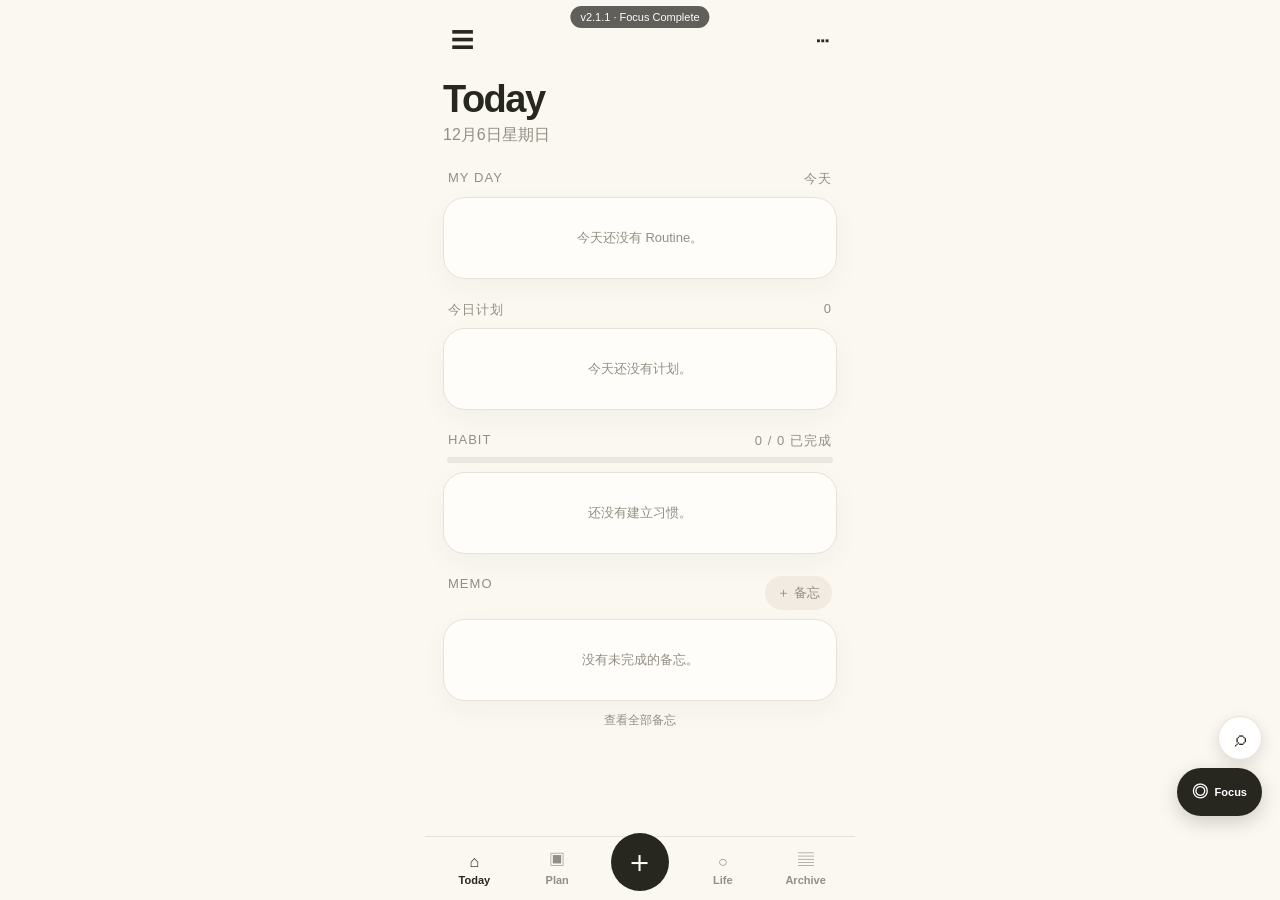
==== commit bfd1c62e: "Add files via upload" ====
--- a/index.html
+++ b/index.html
@@ -1,4 +1,4 @@
-<!doctype html><html lang="zh-CN"><head><meta charset="utf-8"><meta name="viewport" content="width=device-width,initial-scale=1,viewport-fit=cover"><meta name="theme-color" content="#fbf8f2"><meta name="apple-mobile-web-app-capable" content="yes"><title>My Life OS v2.0 Today + Memo + Life Mood</title><link rel="manifest" href="manifest.webmanifest?v=1400"><style>:root{--bg:#fbf8f2;--card:#fffdf9;--ink:#27261f;--muted:#938e84;--line:#e8e1d7;--soft:#eef0e8;--warm:#f2ebe1;--accent:#899277;--danger:#b7655e}*{box-sizing:border-box;-webkit-tap-highlight-color:transparent}body{margin:0;background:var(--bg);color:var(--ink);font-family:-apple-system,BlinkMacSystemFont,"PingFang SC",sans-serif}button,input,textarea,select{font:inherit;color:inherit}.page{max-width:430px;margin:auto;padding:calc(16px + env(safe-area-inset-top)) 18px calc(110px + env(safe-area-inset-bottom));min-height:100vh}.top{height:48px;display:flex;justify-content:space-between;align-items:center}.icon{border:0;background:none;font-size:23px;padding:8px}.title{font-size:38px;margin:14px 0 4px;letter-spacing:-1.5px}.sub{color:var(--muted);margin-bottom:24px}.section{margin:22px 0}.label{display:flex;justify-content:space-between;color:var(--muted);font-size:13px;letter-spacing:.08em;margin:0 5px 9px}.card{background:var(--card);border:1px solid var(--line);border-radius:22px;padding:15px;box-shadow:0 9px 28px rgba(60,50,38,.04)}.row{display:flex;align-items:center;justify-content:space-between;gap:10px;min-height:48px}.row+.row{border-top:1px solid var(--line)}.muted{font-size:12px;color:var(--muted)}.btn{border:0;border-radius:999px;background:var(--warm);padding:8px 12px}.primary{width:100%;border:0;border-radius:15px;background:var(--ink);color:white;padding:13px;font-weight:700}.danger{width:100%;border:1px solid #ead0cd;border-radius:15px;background:#fff7f6;color:var(--danger);padding:12px}.empty{color:var(--muted);font-size:13px;text-align:center;padding:16px}.nav{position:fixed;z-index:20;bottom:0;left:50%;transform:translateX(-50%);width:min(430px,100%);display:grid;grid-template-columns:repeat(5,1fr);align-items:end;background:rgba(251,248,242,.96);backdrop-filter:blur(18px);border-top:1px solid var(--line);padding:8px 8px calc(9px + env(safe-area-inset-bottom))}.nav button{border:0;background:none;color:var(--muted);font-size:16px;padding:5px}.nav button b{display:block;font-size:11px;margin-top:3px}.nav button.active{color:var(--ink)}.nav .plus{width:58px;height:58px;border-radius:50%;background:var(--ink);color:white;font-size:31px;margin:-25px auto 0}.overlay{position:fixed;z-index:50;inset:0;background:rgba(30,27,23,.25);display:flex;align-items:flex-end;justify-content:center}.hidden{display:none}.sheet{width:min(430px,100%);max-height:88vh;overflow:auto;background:var(--card);border-radius:28px 28px 0 0;padding:20px 18px calc(28px + env(safe-area-inset-bottom))}.sheethead{display:flex;justify-content:space-between;align-items:center}.sheethead h2{margin:0 0 10px}.field{margin:13px 0}.field label{display:block;color:var(--muted);font-size:13px;margin-bottom:6px}.field input,.field textarea,.field select{width:100%;border:1px solid var(--line);background:white;border-radius:13px;padding:12px}.field textarea{min-height:90px}.two{display:grid;grid-template-columns:1fr 1fr;gap:10px}.cal{display:grid;grid-template-columns:repeat(7,1fr);gap:3px}.dow{text-align:center;color:var(--muted);font-size:10px;padding-bottom:5px}.day{min-height:86px;border:1px solid #eee8df;background:white;border-radius:8px;padding:5px 3px;text-align:left;overflow:hidden}.day.sel{outline:2px solid var(--ink)}.day.today{background:var(--soft)}.num{font-size:12px;font-weight:750}.event{display:block;background:#e7efe0;border-radius:4px;font-size:9px;padding:2px 3px;margin-top:3px;white-space:nowrap;overflow:hidden;text-overflow:ellipsis}.event:nth-child(3n){background:#f7e2e8}.event:nth-child(3n+1){background:#e3eef6}.tabs{display:flex;background:#f0ebe3;border-radius:13px;padding:4px}.tabs button{flex:1;border:0;background:none;border-radius:10px;padding:8px;color:var(--muted)}.tabs button.on{background:white;color:var(--ink);font-weight:700}.check{width:23px;height:23px;border:1.5px solid #b8b1a7;background:white;border-radius:50%}.check.done{background:var(--accent);border-color:var(--accent)}.check.done:after{content:'✓';color:white}.pill{background:var(--soft);border-radius:999px;padding:6px 9px;font-size:12px}.toast{position:fixed;z-index:80;bottom:115px;left:50%;transform:translateX(-50%);background:var(--ink);color:white;border-radius:999px;padding:10px 14px;opacity:0;pointer-events:none;transition:.2s}.toast.show{opacity:1}.spacegrid{display:grid;grid-template-columns:1fr 1fr;gap:10px}.space{border:1px solid var(--line);background:white;border-radius:17px;padding:18px 12px;text-align:left}.space b{display:block;margin-top:8px}.statgrid{display:grid;grid-template-columns:1fr 1fr;gap:9px}.stat{background:white;border:1px solid var(--line);border-radius:15px;padding:13px}.stat strong{font-size:24px;display:block}
+<!doctype html><html lang="zh-CN"><head><meta charset="utf-8"><meta name="viewport" content="width=device-width,initial-scale=1,viewport-fit=cover"><meta name="theme-color" content="#fbf8f2"><meta name="apple-mobile-web-app-capable" content="yes"><title>My Life OS v2.1 Today + Memo + Life Mood</title><link rel="manifest" href="manifest.webmanifest?v=1400"><style>:root{--bg:#fbf8f2;--card:#fffdf9;--ink:#27261f;--muted:#938e84;--line:#e8e1d7;--soft:#eef0e8;--warm:#f2ebe1;--accent:#899277;--danger:#b7655e}*{box-sizing:border-box;-webkit-tap-highlight-color:transparent}body{margin:0;background:var(--bg);color:var(--ink);font-family:-apple-system,BlinkMacSystemFont,"PingFang SC",sans-serif}button,input,textarea,select{font:inherit;color:inherit}.page{max-width:430px;margin:auto;padding:calc(16px + env(safe-area-inset-top)) 18px calc(110px + env(safe-area-inset-bottom));min-height:100vh}.top{height:48px;display:flex;justify-content:space-between;align-items:center}.icon{border:0;background:none;font-size:23px;padding:8px}.title{font-size:38px;margin:14px 0 4px;letter-spacing:-1.5px}.sub{color:var(--muted);margin-bottom:24px}.section{margin:22px 0}.label{display:flex;justify-content:space-between;color:var(--muted);font-size:13px;letter-spacing:.08em;margin:0 5px 9px}.card{background:var(--card);border:1px solid var(--line);border-radius:22px;padding:15px;box-shadow:0 9px 28px rgba(60,50,38,.04)}.row{display:flex;align-items:center;justify-content:space-between;gap:10px;min-height:48px}.row+.row{border-top:1px solid var(--line)}.muted{font-size:12px;color:var(--muted)}.btn{border:0;border-radius:999px;background:var(--warm);padding:8px 12px}.primary{width:100%;border:0;border-radius:15px;background:var(--ink);color:white;padding:13px;font-weight:700}.danger{width:100%;border:1px solid #ead0cd;border-radius:15px;background:#fff7f6;color:var(--danger);padding:12px}.empty{color:var(--muted);font-size:13px;text-align:center;padding:16px}.nav{position:fixed;z-index:20;bottom:0;left:50%;transform:translateX(-50%);width:min(430px,100%);display:grid;grid-template-columns:repeat(5,1fr);align-items:end;background:rgba(251,248,242,.96);backdrop-filter:blur(18px);border-top:1px solid var(--line);padding:8px 8px calc(9px + env(safe-area-inset-bottom))}.nav button{border:0;background:none;color:var(--muted);font-size:16px;padding:5px}.nav button b{display:block;font-size:11px;margin-top:3px}.nav button.active{color:var(--ink)}.nav .plus{width:58px;height:58px;border-radius:50%;background:var(--ink);color:white;font-size:31px;margin:-25px auto 0}.overlay{position:fixed;z-index:50;inset:0;background:rgba(30,27,23,.25);display:flex;align-items:flex-end;justify-content:center}.hidden{display:none}.sheet{width:min(430px,100%);max-height:88vh;overflow:auto;background:var(--card);border-radius:28px 28px 0 0;padding:20px 18px calc(28px + env(safe-area-inset-bottom))}.sheethead{display:flex;justify-content:space-between;align-items:center}.sheethead h2{margin:0 0 10px}.field{margin:13px 0}.field label{display:block;color:var(--muted);font-size:13px;margin-bottom:6px}.field input,.field textarea,.field select{width:100%;border:1px solid var(--line);background:white;border-radius:13px;padding:12px}.field textarea{min-height:90px}.two{display:grid;grid-template-columns:1fr 1fr;gap:10px}.cal{display:grid;grid-template-columns:repeat(7,1fr);gap:3px}.dow{text-align:center;color:var(--muted);font-size:10px;padding-bottom:5px}.day{min-height:86px;border:1px solid #eee8df;background:white;border-radius:8px;padding:5px 3px;text-align:left;overflow:hidden}.day.sel{outline:2px solid var(--ink)}.day.today{background:var(--soft)}.num{font-size:12px;font-weight:750}.event{display:block;background:#e7efe0;border-radius:4px;font-size:9px;padding:2px 3px;margin-top:3px;white-space:nowrap;overflow:hidden;text-overflow:ellipsis}.event:nth-child(3n){background:#f7e2e8}.event:nth-child(3n+1){background:#e3eef6}.tabs{display:flex;background:#f0ebe3;border-radius:13px;padding:4px}.tabs button{flex:1;border:0;background:none;border-radius:10px;padding:8px;color:var(--muted)}.tabs button.on{background:white;color:var(--ink);font-weight:700}.check{width:23px;height:23px;border:1.5px solid #b8b1a7;background:white;border-radius:50%}.check.done{background:var(--accent);border-color:var(--accent)}.check.done:after{content:'✓';color:white}.pill{background:var(--soft);border-radius:999px;padding:6px 9px;font-size:12px}.toast{position:fixed;z-index:80;bottom:115px;left:50%;transform:translateX(-50%);background:var(--ink);color:white;border-radius:999px;padding:10px 14px;opacity:0;pointer-events:none;transition:.2s}.toast.show{opacity:1}.spacegrid{display:grid;grid-template-columns:1fr 1fr;gap:10px}.space{border:1px solid var(--line);background:white;border-radius:17px;padding:18px 12px;text-align:left}.space b{display:block;margin-top:8px}.statgrid{display:grid;grid-template-columns:1fr 1fr;gap:9px}.stat{background:white;border:1px solid var(--line);border-radius:15px;padding:13px}.stat strong{font-size:24px;display:block}
 
 .three{display:grid;grid-template-columns:repeat(3,1fr);gap:8px}.weekpick{display:grid;grid-template-columns:repeat(4,1fr);gap:7px}.weekpick label input{display:none}.weekpick label span{display:block;text-align:center;border:1px solid var(--line);border-radius:12px;padding:9px 4px;font-size:12px;background:white}.weekpick label input:checked+span{background:var(--ink);color:white;border-color:var(--ink)}.heatmap{display:grid;grid-template-columns:repeat(7,1fr);gap:5px;background:var(--card);border:1px solid var(--line);border-radius:18px;padding:14px}.heat{aspect-ratio:1;border-radius:5px;background:#eee9e1}.heat.h1{background:#dfe5d5}.heat.h2{background:#adb99b}.heat.h3{background:#778567}.rowlink{display:block;width:100%;border:0;border-bottom:1px solid var(--line);background:white;text-align:left;padding:15px 6px}.rowlink:last-child{border-bottom:0}
 
@@ -25,9 +25,12 @@
 
 .searchFloat{position:fixed;right:18px;bottom:140px;z-index:20;border:1px solid var(--line);background:white;color:var(--ink);border-radius:50%;width:44px;height:44px;box-shadow:0 5px 16px rgba(0,0,0,.12);font-size:22px}.searchBox{display:flex;align-items:center;gap:8px;background:#f0ede7;border-radius:16px;padding:4px 12px;margin-bottom:12px}.searchBox span{font-size:20px;color:var(--muted)}.searchBox input{flex:1;border:0!important;background:transparent!important;padding:12px 0!important;outline:none;font-size:15px}.searchHint,.searchCount{color:var(--muted);font-size:12px;padding:14px 4px}.searchRow{width:100%;display:grid;grid-template-columns:70px 1fr auto;gap:9px;align-items:center;border:0;border-bottom:1px solid var(--line);background:white;text-align:left;padding:12px 2px}.searchRow:last-child{border-bottom:0}.searchRow>span{font-size:10px;background:#eef0e8;color:#66725d;border-radius:999px;padding:5px 7px;text-align:center}.searchRow div{display:flex;flex-direction:column;min-width:0}.searchRow b{white-space:nowrap;overflow:hidden;text-overflow:ellipsis}.searchRow small{color:var(--muted);margin-top:3px;white-space:nowrap;overflow:hidden;text-overflow:ellipsis}.searchRow i{font-size:20px;color:var(--muted)}.backupHero{background:#f2efe9;border-radius:20px;padding:18px;margin-bottom:12px}.backupHero>span{font-size:9px;letter-spacing:2px;color:var(--muted)}.backupHero h2{margin:8px 0}.backupHero p,.warning p{font-size:12px;line-height:1.6;color:var(--muted)}.importBtn{display:block;text-align:center;border:1px solid var(--line);border-radius:14px;padding:12px;font-weight:700;background:white}.importBtn input{display:none}.warning{margin-top:12px}
 
+
+.archiveCover{background:linear-gradient(145deg,#ece8df,#f8f6f2);border:1px solid var(--line);border-radius:24px;padding:18px;margin:12px 0}.archiveCover .row>div{text-align:center}.archiveCover h1{font-size:32px;margin:0}.archiveCover .row span{font-size:10px;letter-spacing:2px;color:var(--muted)}.archiveCover p{text-align:center;color:var(--muted);font-family:serif;line-height:1.7;margin:12px 8px 3px}.archiveNumbers{display:grid;grid-template-columns:repeat(4,1fr);gap:6px}.archiveNumbers>div{background:var(--card);border:1px solid var(--line);border-radius:15px;padding:11px 5px;text-align:center;display:flex;flex-direction:column}.archiveNumbers b{font-size:15px}.archiveNumbers span{font-size:9px;color:var(--muted);margin-top:3px}.archivePhotos{display:grid;grid-template-columns:repeat(3,1fr);gap:3px}.archivePhotos button{border:0;padding:0;background:#eee}.archivePhotos img{width:100%;aspect-ratio:1;object-fit:cover;display:block}.archiveGrid{display:grid;grid-template-columns:repeat(2,1fr);gap:8px;margin-top:14px}.archiveCard{background:var(--card);border:1px solid var(--line);border-radius:18px;padding:14px;display:flex;flex-direction:column}.archiveCard>span{font-size:9px;letter-spacing:1.5px;color:var(--muted)}.archiveCard>b{font-size:24px;margin:8px 0 3px}.archiveCard small{color:var(--muted);font-size:10px}.moneyMonth{display:grid;grid-template-columns:repeat(3,1fr);gap:7px;margin-bottom:12px}.moneyMonth div{display:flex;flex-direction:column}.moneyMonth span,.healthMonth span{font-size:10px;color:var(--muted)}.moneyMonth b{font-size:13px;margin-top:3px}.healthMonth{display:grid;grid-template-columns:70px 1fr auto;gap:8px;align-items:center;padding:9px 0;border-bottom:1px solid var(--line)}.healthMonth:last-child{border-bottom:0}.healthMonth small{color:var(--muted);font-size:9px}.archiveDrink{display:grid;grid-template-columns:repeat(3,1fr);gap:6px}.archiveDrink button{border:0;background:#f2efe9;border-radius:12px;padding:5px;display:flex;flex-direction:column;gap:4px}.archiveDrink img{width:100%;aspect-ratio:1;object-fit:cover;border-radius:9px}.archiveDrink i{font-size:28px;padding:18px}.archiveDrink span{font-size:9px;white-space:nowrap;overflow:hidden;text-overflow:ellipsis}.archiveLife{width:100%;display:grid;grid-template-columns:34px 1fr;gap:9px;border:0;border-bottom:1px solid var(--line);background:white;text-align:left;padding:10px 0}.archiveLife:last-child{border-bottom:0}.archiveLife>span{font-family:serif;font-size:18px;color:#7c8771}.archiveLife div{display:flex;flex-direction:column}.archiveLife small{color:var(--muted);margin-top:3px}
+
 </style></head><body>
-<div id="heartbeat">v2.0.1 · Focus Complete</div><main id="app"></main><button id="searchFloat" class="searchFloat" data-act="search">⌕</button><button id="focusFloat" class="focusFloat" data-act="focus">◎<span>Focus</span></button><nav id="nav" class="nav"><button data-page="today">⌂<b>Today</b></button><button data-page="plan">▣<b>Plan</b></button><button id="quickBtn" class="plus">＋</button><button data-page="life">○<b>Life</b></button><button data-page="archive">▤<b>Archive</b></button></nav><div id="overlay" class="overlay hidden"><div id="sheet" class="sheet"></div></div><div id="toast" class="toast"></div><script>(()=>{'use strict';
-const BUILD='v2.0 Today + Memo + Life Mood · 2026-08-19';
+<div id="heartbeat">v2.1.1 · Focus Complete</div><main id="app"></main><button id="searchFloat" class="searchFloat" data-act="search">⌕</button><button id="focusFloat" class="focusFloat" data-act="focus">◎<span>Focus</span></button><nav id="nav" class="nav"><button data-page="today">⌂<b>Today</b></button><button data-page="plan">▣<b>Plan</b></button><button id="quickBtn" class="plus">＋</button><button data-page="life">○<b>Life</b></button><button data-page="archive">▤<b>Archive</b></button></nav><div id="overlay" class="overlay hidden"><div id="sheet" class="sheet"></div></div><div id="toast" class="toast"></div><script>(()=>{'use strict';
+const BUILD='v2.1 Today + Memo + Life Mood · 2026-08-19';
 window.__MYLIFE_BUILD__=BUILD;
 const KEY='mylife-v1-data'; const $=s=>document.querySelector(s); const app=$('#app'),overlay=$('#overlay'),sheet=$('#sheet');
 const today=()=>new Date().toISOString().slice(0,10), id=()=>Date.now()+Math.floor(Math.random()*1000), esc=s=>String(s??'').replace(/[&<>"']/g,m=>({'&':'&amp;','<':'&lt;','>':'&gt;','"':'&quot;',"'":'&#39;'}[m]));
@@ -117,7 +120,37 @@
 function photoMonthMove(n){let d=window._photoMonth?new Date(window._photoMonth+'-01'):new Date();d=new Date(d.getFullYear(),d.getMonth()+n,1);window._photoMonth=`${d.getFullYear()}-${String(d.getMonth()+1).padStart(2,'0')}`;render()}
 function photoDay(d){const xs=data.life.filter(x=>x.date===d&&x.photos?.length),pics=xs.flatMap(x=>x.photos);open(`${formHead(d)}${pics.length?`<div class="photoGrid">${pics.map(x=>`<img src="${x}">`).join('')}</div>`:'<div class="empty">这一天还没有照片。</div>'}`)}
 function lifePhoto(lid,idx){const x=data.life.find(z=>z.id==lid);if(!x)return;open(`${formHead(x.date)}<img class="photoViewer" src="${x.photos[idx]}">${x.text?`<p class="viewerText">${esc(x.text)}</p>`:''}<button class="primary" data-editlife="${x.id}">查看这条动态</button>`)}
-function renderArchive(){const y=archiveMonth.getFullYear(),m=archiveMonth.getMonth(),ym=`${y}-${String(m+1).padStart(2,'0')}`,ls=data.life.filter(x=>x.date.startsWith(ym)),ps=data.plans.filter(x=>x.start.startsWith(ym)||x.end.startsWith(ym)),ms=data.moods.filter(x=>x.date.startsWith(ym)),hr=data.habitRecords.filter(x=>x.date.startsWith(ym));app.innerHTML=`<section class="page">${header('Archive','按月回顾 · 从原始记录读取')}<div class="card row"><button class="icon" data-arch="-1">‹</button><b>${y}年${m+1}月</b><button class="icon" data-arch="1">›</button></div><div class="section"><div class="statgrid"><div class="stat"><span class="muted">Life</span><strong>${ls.length}</strong></div><div class="stat"><span class="muted">Plan</span><strong>${ps.length}</strong></div><div class="stat"><span class="muted">Habit</span><strong>${hr.length}</strong></div><div class="stat"><span class="muted">Mood</span><strong>${ms.length}</strong></div></div></div><div class="section"><div class="label"><span>这个月的我</span></div><div class="card">${rows(ls,'这个月还没有 Life 记录。',x=>`<div class="row"><div><b>${esc(x.text||'生活记录')}</b><div class="muted">${x.date}</div></div></div>`)}</div></div></section>`}
+function renderArchive(){
+ const y=archiveMonth.getFullYear(),m=archiveMonth.getMonth(),ym=`${y}-${String(m+1).padStart(2,'0')}`;
+ const ls=data.life.filter(x=>x.date.startsWith(ym)), photos=ls.flatMap(x=>(x.photos||[]).map((p,i)=>({p,id:x.id,i,date:x.date})));
+ const ps=data.plans.filter(x=>x.start.startsWith(ym)||x.end.startsWith(ym)),pd=ps.filter(x=>x.done).length;
+ const ms=data.moods.filter(x=>x.date.startsWith(ym)),hr=data.habitRecords.filter(x=>x.date.startsWith(ym)),fr=data.focusSessions.filter(x=>x.date.startsWith(ym));
+ const money=data.money.filter(x=>x.date.startsWith(ym)),expense=money.filter(x=>x.kind==='expense').reduce((s,x)=>s+Number(x.amount||0),0),income=money.filter(x=>x.kind==='income').reduce((s,x)=>s+Number(x.amount||0),0);
+ const health=data.health.filter(x=>x.date.startsWith(ym)),dr=data.drinks.filter(x=>x.date.startsWith(ym)),memo=data.memos.filter(x=>(x.date||'').startsWith(ym));
+ const focusMin=fr.reduce((s,x)=>s+Number(x.minutes||0),0),moods={};ms.forEach(x=>moods[x.emoji]=(moods[x.emoji]||0)+1);
+ const topMood=Object.entries(moods).sort((a,b)=>b[1]-a[1])[0];
+ app.innerHTML=`<section class="page">${header('Archive','我的月刊 · 所有数据来自原始记录')}
+ <div class="archiveCover"><div class="row"><button class="icon" data-arch="-1">‹</button><div><span>${y}</span><h1>${m+1}月</h1></div><button class="icon" data-arch="1">›</button></div><p>${monthSentence(ls,ps,fr,ms)}</p></div>
+ <div class="archiveNumbers"><div><b>${ls.length}</b><span>Life</span></div><div><b>${photos.length}</b><span>Photos</span></div><div><b>${pd}/${ps.length}</b><span>Plan</span></div><div><b>${minText(focusMin)}</b><span>Focus</span></div></div>
+ ${photos.length?`<div class="section"><div class="label"><span>THIS MONTH IN PHOTOS</span><span>${photos.length} 张</span></div><div class="archivePhotos">${photos.slice(0,9).map(x=>`<button data-lifephoto="${x.id}|${x.i}"><img src="${x.p}"></button>`).join('')}</div></div>`:''}
+ <div class="archiveGrid">
+ <div class="archiveCard"><span>PLAN</span><b>${ps.length?Math.round(pd/ps.length*100):0}%</b><small>完成率 · ${pd}/${ps.length}</small></div>
+ <div class="archiveCard"><span>HABIT</span><b>${hr.length}</b><small>本月打卡次数</small></div>
+ <div class="archiveCard"><span>FOCUS</span><b>${minText(focusMin)}</b><small>${fr.length} 次专注</small></div>
+ <div class="archiveCard"><span>MOOD</span><b>${topMood?topMood[0]:'☺'}</b><small>${topMood?`出现 ${topMood[1]} 天`:'暂无记录'}</small></div>
+ </div>
+ <div class="section"><div class="label"><span>FOCUS TREND</span></div><div class="card">${archiveFocusChart(fr,y,m)}</div></div>
+ <div class="section"><div class="label"><span>MONEY</span></div><div class="card"><div class="moneyMonth"><div><span>支出</span><b>¥${expense.toFixed(2)}</b></div><div><span>收入</span><b>¥${income.toFixed(2)}</b></div><div><span>结余</span><b>¥${(income-expense).toFixed(2)}</b></div></div>${archiveMoneyBars(money,expense)}</div></div>
+ <div class="section"><div class="label"><span>HEALTH</span><span>${health.length} 条记录</span></div><div class="card">${archiveHealth(health)}</div></div>
+ <div class="section"><div class="label"><span>DRINKS</span><span>${dr.length} 杯</span></div><div class="archiveDrink">${dr.slice(0,6).map(x=>`<button data-editdrink="${x.id}">${x.photo?`<img src="${x.photo}">`:'<i>☕</i>'}<span>${esc(x.name)}</span></button>`).join('')||'<div class="empty">这个月还没有饮品记录。</div>'}</div></div>
+ <div class="section"><div class="label"><span>MOOD CALENDAR</span></div>${archiveMoodCalendar(ms,y,m)}</div>
+ <div class="section"><div class="label"><span>LIFE NOTES</span><span>${memo.length} Memo</span></div><div class="card">${rows(ls.slice().sort((a,b)=>b.date.localeCompare(a.date)).slice(0,8),'这个月还没有 Life 动态。',x=>`<button class="archiveLife" data-editlife="${x.id}"><span>${x.date.slice(8)}</span><div><b>${esc((x.text||'照片动态').slice(0,50))}</b><small>${x.location?'📍 '+esc(x.location):''}</small></div></button>`)}</div></div>
+ </section>`}
+function monthSentence(ls,ps,fr,ms){if(!ls.length&&!ps.length&&!fr.length&&!ms.length)return '这个月还是一张空白页，等你慢慢写满。';const bits=[];if(ls.length)bits.push(`记录了 ${ls.length} 个生活瞬间`);if(fr.length)bits.push(`完成 ${fr.length} 次专注`);if(ps.length)bits.push(`安排了 ${ps.length} 个计划`);return '这个月，你'+bits.slice(0,3).join('，')+'。'}
+function archiveFocusChart(fr,y,m){const days=new Date(y,m+1,0).getDate(),vals=[];for(let n=1;n<=days;n++){const d=`${y}-${String(m+1).padStart(2,'0')}-${String(n).padStart(2,'0')}`;vals.push(fr.filter(x=>x.date===d).reduce((s,x)=>s+Number(x.minutes||0),0))}return focusBars(vals)}
+function archiveMoneyBars(rs,total){const cats={};rs.filter(x=>x.kind==='expense').forEach(x=>cats[x.category]=(cats[x.category]||0)+Number(x.amount));return Object.keys(cats).length?Object.entries(cats).sort((a,b)=>b[1]-a[1]).slice(0,5).map(([k,v])=>`<div class="barrow"><span>${esc(k)}</span><div><i style="width:${total?v/total*100:0}%"></i></div><b>¥${v.toFixed(0)}</b></div>`).join(''):'<div class="empty">没有支出记录。</div>'}
+function archiveHealth(rs){const types=[['weight','体重','kg'],['sleep','睡眠','小时'],['exercise','运动','分钟'],['steps','步数','步']];return types.map(([t,l,u])=>{const a=rs.filter(x=>x.type===t),vals=a.map(x=>Number(x.value)).filter(Number.isFinite);return vals.length?`<div class="healthMonth"><span>${l}</span><b>${vals.at(-1)} ${u}</b><small>${t==='weight'&&vals.length>1?`月变化 ${(vals.at(-1)-vals[0]).toFixed(1)} kg`:`记录 ${vals.length} 次`}</small></div>`:''}).join('')||'<div class="empty">这个月还没有健康数据。</div>'}
+function archiveMoodCalendar(ms,y,m){const days=new Date(y,m+1,0).getDate(),first=new Date(y,m,1).getDay();let c=['日','一','二','三','四','五','六'].map(x=>`<div class="dow">${x}</div>`).join('');for(let i=0;i<first;i++)c+='<div></div>';for(let n=1;n<=days;n++){const ds=`${y}-${String(m+1).padStart(2,'0')}-${String(n).padStart(2,'0')}`,x=ms.filter(z=>z.date===ds).at(-1);c+=`<div class="moodDay"><span>${n}</span><b>${x?.emoji||''}</b></div>`}return `<div class="card"><div class="moodCal">${c}</div></div>`}
 function annivReminder(){const md=today().slice(5),a=data.anniv.filter(x=>x.date.slice(5)===md);return a.length?a.map(x=>`<div class="row"><b>♡ ${esc(x.title)}</b><span class="pill">今天</span></div>`).join(''):'<div class="empty">今天没有额外提醒。</div>'}
 function formHead(t){return `<div class="sheethead"><h2>${t}</h2><button class="icon" data-close>×</button></div>`}
 function planForm(pid){
@@ -332,7 +365,7 @@
 const p=data.pool.find(x=>x.id===pid);if(!p)return;
 open(`${formHead('安排计划')}<form id="schedulePool"><div class="card"><b>${esc(p.title)}</b>${p.note?`<div class="muted">${esc(p.note)}</div>`:''}</div><div style="height:10px"></div><div class="two"><div class="field"><label>开始日期</label><input type="date" name="start" value="${selected}" required></div><div class="field"><label>结束日期</label><input type="date" name="end" value="${selected}" required></div></div><div class="field"><label>时间（可选）</label><input type="time" name="time"></div><button class="primary">安排到 Plan</button></form>`);
 $('#schedulePool').onsubmit=e=>{e.preventDefault();const f=new FormData(e.target);let st=f.get('start'),en=f.get('end');if(en<st)en=st;data.plans.push({id:id(),title:p.title,note:p.note||'',start:st,end:en,time:f.get('time')||'',done:false});data.pool=data.pool.filter(x=>x.id!==pid);save();close();render();toast('已安排到日历')}}
-function backup(){open(`${formHead('Settings & Backup')}<div class="card"><div class="row"><span>版本</span><b>v2.0 Today + Memo + Life Mood</b></div><div class="row"><span>数据</span><span class="muted">Local First</span></div></div><div style="height:12px"></div><button class="danger" data-reset>清空测试数据</button>`)}
+function backup(){open(`${formHead('Settings & Backup')}<div class="card"><div class="row"><span>版本</span><b>v2.1 Today + Memo + Life Mood</b></div><div class="row"><span>数据</span><span class="muted">Local First</span></div></div><div style="height:12px"></div><button class="danger" data-reset>清空测试数据</button>`)}
 document.addEventListener('click',e=>{const t=e.target.closest('button');if(!t)return;const hb=document.getElementById('heartbeat');if(hb){hb.textContent='✓ '+BUILD+' · 点击正常';hb.classList.add('ok');setTimeout(()=>hb.classList.remove('ok'),900)}if(t.dataset.page){page=t.dataset.page;render();return}if(t.id==='quickBtn'){quick();return}if(t.dataset.close!==undefined){close();return}if(t.dataset.date){selected=t.dataset.date;render();return}if(t.dataset.month){month=new Date(month.getFullYear(),month.getMonth()+Number(t.dataset.month),1);render();return}if(t.dataset.arch){archiveMonth=new Date(archiveMonth.getFullYear(),archiveMonth.getMonth()+Number(t.dataset.arch),1);render();return}if(t.dataset.toggle){const p=data.plans.find(x=>x.id==t.dataset.toggle);if(p){p.done=!p.done;save();render()}return}if(t.dataset.checkhabit){toggleHabit(Number(t.dataset.checkhabit));if(!overlay.classList.contains('hidden'))habitDetail(Number(t.dataset.checkhabit));return}if(t.dataset.edithabit){habitDetail(Number(t.dataset.edithabit));return}if(t.dataset.edithabitform){habitForm(Number(t.dataset.edithabitform));return}if(t.dataset.delhabit){const hid=Number(t.dataset.delhabit);data.habits=data.habits.filter(x=>x.id!==hid);data.habitRecords=data.habitRecords.filter(x=>x.habitId!==hid);data.routines.forEach(r=>(r.steps||[]).forEach(s=>{if(s.habitId===hid)s.habitId=null}));save();habitHome();return}if(t.dataset.openroutine){routineRun(Number(t.dataset.openroutine));return}if(t.dataset.editroutine){routineForm(Number(t.dataset.editroutine));return}if(t.dataset.delroutine){const rid=Number(t.dataset.delroutine);data.routines=data.routines.filter(x=>x.id!==rid);data.routineRecords=data.routineRecords.filter(x=>x.routineId!==rid);save();routineHome();return}if(t.dataset.rstep){const [rid,sid]=t.dataset.rstep.split('|').map(Number),r=data.routines.find(x=>x.id===rid),s=r?.steps.find(x=>x.id===sid),rr=routineRec(rid),i=rr.doneSteps.indexOf(sid);if(i>=0){rr.doneSteps.splice(i,1);if(s?.habitId){const j=data.habitRecords.findIndex(x=>x.habitId===s.habitId&&x.date===today());if(j>=0)data.habitRecords.splice(j,1)}}else{rr.doneSteps.push(sid);if(s?.habitId&&!doneOn(s.habitId))data.habitRecords.push({id:id(),habitId:s.habitId,date:today(),time:new Date().toTimeString().slice(0,5),source:'routine'})}save();routineRun(rid);return}if(t.dataset.linkhabit){const [rid,sid]=t.dataset.linkhabit.split('|').map(Number);linkHabit(rid,sid);return}if(t.dataset.sethabit){const [rid,sid,hid]=t.dataset.sethabit.split('|').map(Number),r=data.routines.find(x=>x.id===rid),s=r?.steps.find(x=>x.id===sid);if(s)s.habitId=hid||null;save();routineRun(rid);return}if(t.dataset.searchopen){const [act,id]=t.dataset.searchopen.split('|');openSearchResult(act,id);return}
 if(t.dataset.exportbackup!==undefined){exportBackup();return}
 if(t.dataset.planfocus){focusPlanSetup(Number(t.dataset.planfocus));return}
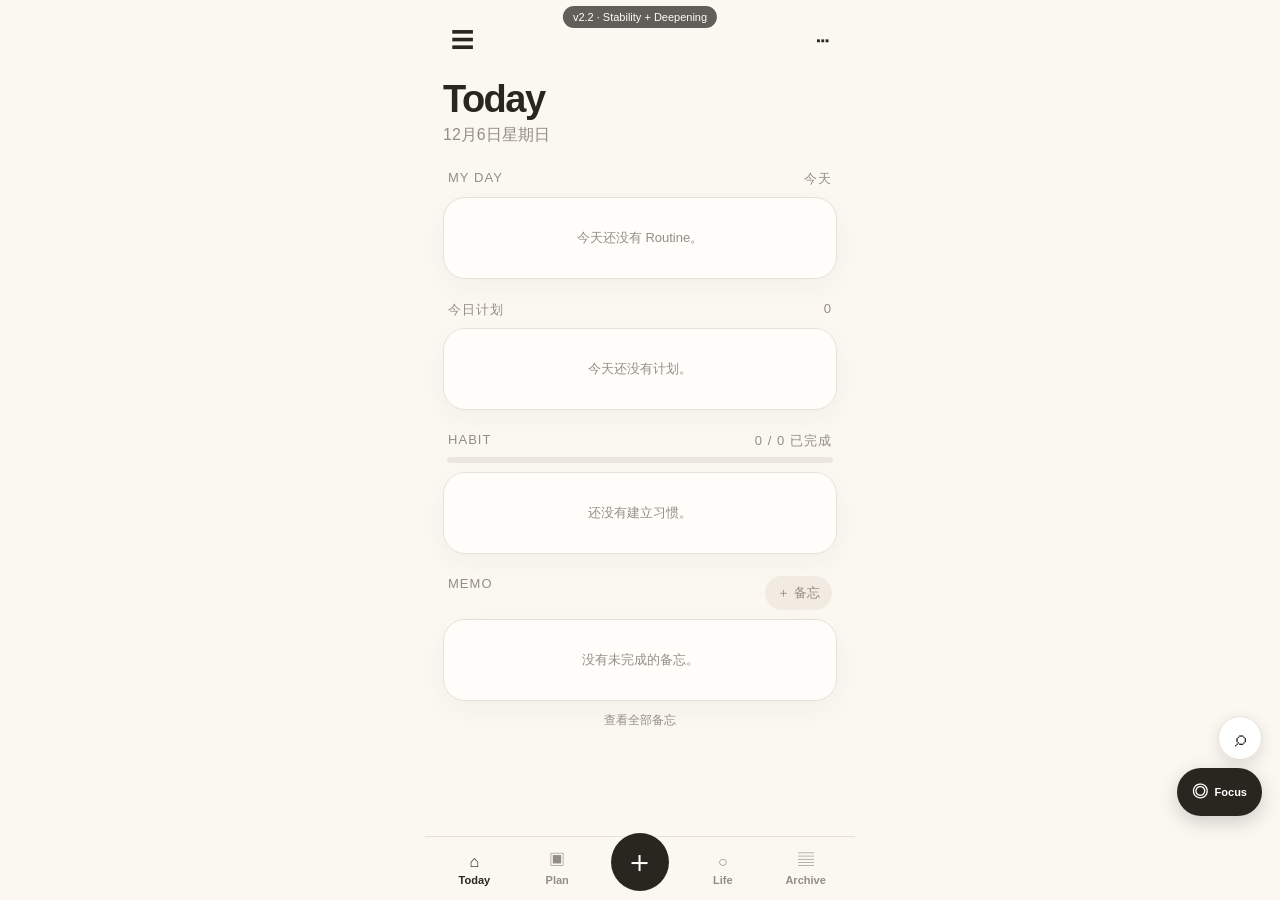
==== commit 53a54d6d: "Add files via upload" ====
--- a/index.html
+++ b/index.html
@@ -1,4 +1,4 @@
-<!doctype html><html lang="zh-CN"><head><meta charset="utf-8"><meta name="viewport" content="width=device-width,initial-scale=1,viewport-fit=cover"><meta name="theme-color" content="#fbf8f2"><meta name="apple-mobile-web-app-capable" content="yes"><title>My Life OS v2.1 Today + Memo + Life Mood</title><link rel="manifest" href="manifest.webmanifest?v=1400"><style>:root{--bg:#fbf8f2;--card:#fffdf9;--ink:#27261f;--muted:#938e84;--line:#e8e1d7;--soft:#eef0e8;--warm:#f2ebe1;--accent:#899277;--danger:#b7655e}*{box-sizing:border-box;-webkit-tap-highlight-color:transparent}body{margin:0;background:var(--bg);color:var(--ink);font-family:-apple-system,BlinkMacSystemFont,"PingFang SC",sans-serif}button,input,textarea,select{font:inherit;color:inherit}.page{max-width:430px;margin:auto;padding:calc(16px + env(safe-area-inset-top)) 18px calc(110px + env(safe-area-inset-bottom));min-height:100vh}.top{height:48px;display:flex;justify-content:space-between;align-items:center}.icon{border:0;background:none;font-size:23px;padding:8px}.title{font-size:38px;margin:14px 0 4px;letter-spacing:-1.5px}.sub{color:var(--muted);margin-bottom:24px}.section{margin:22px 0}.label{display:flex;justify-content:space-between;color:var(--muted);font-size:13px;letter-spacing:.08em;margin:0 5px 9px}.card{background:var(--card);border:1px solid var(--line);border-radius:22px;padding:15px;box-shadow:0 9px 28px rgba(60,50,38,.04)}.row{display:flex;align-items:center;justify-content:space-between;gap:10px;min-height:48px}.row+.row{border-top:1px solid var(--line)}.muted{font-size:12px;color:var(--muted)}.btn{border:0;border-radius:999px;background:var(--warm);padding:8px 12px}.primary{width:100%;border:0;border-radius:15px;background:var(--ink);color:white;padding:13px;font-weight:700}.danger{width:100%;border:1px solid #ead0cd;border-radius:15px;background:#fff7f6;color:var(--danger);padding:12px}.empty{color:var(--muted);font-size:13px;text-align:center;padding:16px}.nav{position:fixed;z-index:20;bottom:0;left:50%;transform:translateX(-50%);width:min(430px,100%);display:grid;grid-template-columns:repeat(5,1fr);align-items:end;background:rgba(251,248,242,.96);backdrop-filter:blur(18px);border-top:1px solid var(--line);padding:8px 8px calc(9px + env(safe-area-inset-bottom))}.nav button{border:0;background:none;color:var(--muted);font-size:16px;padding:5px}.nav button b{display:block;font-size:11px;margin-top:3px}.nav button.active{color:var(--ink)}.nav .plus{width:58px;height:58px;border-radius:50%;background:var(--ink);color:white;font-size:31px;margin:-25px auto 0}.overlay{position:fixed;z-index:50;inset:0;background:rgba(30,27,23,.25);display:flex;align-items:flex-end;justify-content:center}.hidden{display:none}.sheet{width:min(430px,100%);max-height:88vh;overflow:auto;background:var(--card);border-radius:28px 28px 0 0;padding:20px 18px calc(28px + env(safe-area-inset-bottom))}.sheethead{display:flex;justify-content:space-between;align-items:center}.sheethead h2{margin:0 0 10px}.field{margin:13px 0}.field label{display:block;color:var(--muted);font-size:13px;margin-bottom:6px}.field input,.field textarea,.field select{width:100%;border:1px solid var(--line);background:white;border-radius:13px;padding:12px}.field textarea{min-height:90px}.two{display:grid;grid-template-columns:1fr 1fr;gap:10px}.cal{display:grid;grid-template-columns:repeat(7,1fr);gap:3px}.dow{text-align:center;color:var(--muted);font-size:10px;padding-bottom:5px}.day{min-height:86px;border:1px solid #eee8df;background:white;border-radius:8px;padding:5px 3px;text-align:left;overflow:hidden}.day.sel{outline:2px solid var(--ink)}.day.today{background:var(--soft)}.num{font-size:12px;font-weight:750}.event{display:block;background:#e7efe0;border-radius:4px;font-size:9px;padding:2px 3px;margin-top:3px;white-space:nowrap;overflow:hidden;text-overflow:ellipsis}.event:nth-child(3n){background:#f7e2e8}.event:nth-child(3n+1){background:#e3eef6}.tabs{display:flex;background:#f0ebe3;border-radius:13px;padding:4px}.tabs button{flex:1;border:0;background:none;border-radius:10px;padding:8px;color:var(--muted)}.tabs button.on{background:white;color:var(--ink);font-weight:700}.check{width:23px;height:23px;border:1.5px solid #b8b1a7;background:white;border-radius:50%}.check.done{background:var(--accent);border-color:var(--accent)}.check.done:after{content:'✓';color:white}.pill{background:var(--soft);border-radius:999px;padding:6px 9px;font-size:12px}.toast{position:fixed;z-index:80;bottom:115px;left:50%;transform:translateX(-50%);background:var(--ink);color:white;border-radius:999px;padding:10px 14px;opacity:0;pointer-events:none;transition:.2s}.toast.show{opacity:1}.spacegrid{display:grid;grid-template-columns:1fr 1fr;gap:10px}.space{border:1px solid var(--line);background:white;border-radius:17px;padding:18px 12px;text-align:left}.space b{display:block;margin-top:8px}.statgrid{display:grid;grid-template-columns:1fr 1fr;gap:9px}.stat{background:white;border:1px solid var(--line);border-radius:15px;padding:13px}.stat strong{font-size:24px;display:block}
+<!doctype html><html lang="zh-CN"><head><meta charset="utf-8"><meta name="viewport" content="width=device-width,initial-scale=1,viewport-fit=cover"><meta name="theme-color" content="#fbf8f2"><meta name="apple-mobile-web-app-capable" content="yes"><title>My Life OS v2.2 Stability + Deepening</title><link rel="manifest" href="manifest.webmanifest?v=1400"><style>:root{--bg:#fbf8f2;--card:#fffdf9;--ink:#27261f;--muted:#938e84;--line:#e8e1d7;--soft:#eef0e8;--warm:#f2ebe1;--accent:#899277;--danger:#b7655e}*{box-sizing:border-box;-webkit-tap-highlight-color:transparent}body{margin:0;background:var(--bg);color:var(--ink);font-family:-apple-system,BlinkMacSystemFont,"PingFang SC",sans-serif}button,input,textarea,select{font:inherit;color:inherit}.page{max-width:430px;margin:auto;padding:calc(16px + env(safe-area-inset-top)) 18px calc(110px + env(safe-area-inset-bottom));min-height:100vh}.top{height:48px;display:flex;justify-content:space-between;align-items:center}.icon{border:0;background:none;font-size:23px;padding:8px}.title{font-size:38px;margin:14px 0 4px;letter-spacing:-1.5px}.sub{color:var(--muted);margin-bottom:24px}.section{margin:22px 0}.label{display:flex;justify-content:space-between;color:var(--muted);font-size:13px;letter-spacing:.08em;margin:0 5px 9px}.card{background:var(--card);border:1px solid var(--line);border-radius:22px;padding:15px;box-shadow:0 9px 28px rgba(60,50,38,.04)}.row{display:flex;align-items:center;justify-content:space-between;gap:10px;min-height:48px}.row+.row{border-top:1px solid var(--line)}.muted{font-size:12px;color:var(--muted)}.btn{border:0;border-radius:999px;background:var(--warm);padding:8px 12px}.primary{width:100%;border:0;border-radius:15px;background:var(--ink);color:white;padding:13px;font-weight:700}.danger{width:100%;border:1px solid #ead0cd;border-radius:15px;background:#fff7f6;color:var(--danger);padding:12px}.empty{color:var(--muted);font-size:13px;text-align:center;padding:16px}.nav{position:fixed;z-index:20;bottom:0;left:50%;transform:translateX(-50%);width:min(430px,100%);display:grid;grid-template-columns:repeat(5,1fr);align-items:end;background:rgba(251,248,242,.96);backdrop-filter:blur(18px);border-top:1px solid var(--line);padding:8px 8px calc(9px + env(safe-area-inset-bottom))}.nav button{border:0;background:none;color:var(--muted);font-size:16px;padding:5px}.nav button b{display:block;font-size:11px;margin-top:3px}.nav button.active{color:var(--ink)}.nav .plus{width:58px;height:58px;border-radius:50%;background:var(--ink);color:white;font-size:31px;margin:-25px auto 0}.overlay{position:fixed;z-index:50;inset:0;background:rgba(30,27,23,.25);display:flex;align-items:flex-end;justify-content:center}.hidden{display:none}.sheet{width:min(430px,100%);max-height:88vh;overflow:auto;background:var(--card);border-radius:28px 28px 0 0;padding:20px 18px calc(28px + env(safe-area-inset-bottom))}.sheethead{display:flex;justify-content:space-between;align-items:center}.sheethead h2{margin:0 0 10px}.field{margin:13px 0}.field label{display:block;color:var(--muted);font-size:13px;margin-bottom:6px}.field input,.field textarea,.field select{width:100%;border:1px solid var(--line);background:white;border-radius:13px;padding:12px}.field textarea{min-height:90px}.two{display:grid;grid-template-columns:1fr 1fr;gap:10px}.cal{display:grid;grid-template-columns:repeat(7,1fr);gap:3px}.dow{text-align:center;color:var(--muted);font-size:10px;padding-bottom:5px}.day{min-height:86px;border:1px solid #eee8df;background:white;border-radius:8px;padding:5px 3px;text-align:left;overflow:hidden}.day.sel{outline:2px solid var(--ink)}.day.today{background:var(--soft)}.num{font-size:12px;font-weight:750}.event{display:block;background:#e7efe0;border-radius:4px;font-size:9px;padding:2px 3px;margin-top:3px;white-space:nowrap;overflow:hidden;text-overflow:ellipsis}.event:nth-child(3n){background:#f7e2e8}.event:nth-child(3n+1){background:#e3eef6}.tabs{display:flex;background:#f0ebe3;border-radius:13px;padding:4px}.tabs button{flex:1;border:0;background:none;border-radius:10px;padding:8px;color:var(--muted)}.tabs button.on{background:white;color:var(--ink);font-weight:700}.check{width:23px;height:23px;border:1.5px solid #b8b1a7;background:white;border-radius:50%}.check.done{background:var(--accent);border-color:var(--accent)}.check.done:after{content:'✓';color:white}.pill{background:var(--soft);border-radius:999px;padding:6px 9px;font-size:12px}.toast{position:fixed;z-index:80;bottom:115px;left:50%;transform:translateX(-50%);background:var(--ink);color:white;border-radius:999px;padding:10px 14px;opacity:0;pointer-events:none;transition:.2s}.toast.show{opacity:1}.spacegrid{display:grid;grid-template-columns:1fr 1fr;gap:10px}.space{border:1px solid var(--line);background:white;border-radius:17px;padding:18px 12px;text-align:left}.space b{display:block;margin-top:8px}.statgrid{display:grid;grid-template-columns:1fr 1fr;gap:9px}.stat{background:white;border:1px solid var(--line);border-radius:15px;padding:13px}.stat strong{font-size:24px;display:block}
 
 .three{display:grid;grid-template-columns:repeat(3,1fr);gap:8px}.weekpick{display:grid;grid-template-columns:repeat(4,1fr);gap:7px}.weekpick label input{display:none}.weekpick label span{display:block;text-align:center;border:1px solid var(--line);border-radius:12px;padding:9px 4px;font-size:12px;background:white}.weekpick label input:checked+span{background:var(--ink);color:white;border-color:var(--ink)}.heatmap{display:grid;grid-template-columns:repeat(7,1fr);gap:5px;background:var(--card);border:1px solid var(--line);border-radius:18px;padding:14px}.heat{aspect-ratio:1;border-radius:5px;background:#eee9e1}.heat.h1{background:#dfe5d5}.heat.h2{background:#adb99b}.heat.h3{background:#778567}.rowlink{display:block;width:100%;border:0;border-bottom:1px solid var(--line);background:white;text-align:left;padding:15px 6px}.rowlink:last-child{border-bottom:0}
 
@@ -28,9 +28,12 @@
 
 .archiveCover{background:linear-gradient(145deg,#ece8df,#f8f6f2);border:1px solid var(--line);border-radius:24px;padding:18px;margin:12px 0}.archiveCover .row>div{text-align:center}.archiveCover h1{font-size:32px;margin:0}.archiveCover .row span{font-size:10px;letter-spacing:2px;color:var(--muted)}.archiveCover p{text-align:center;color:var(--muted);font-family:serif;line-height:1.7;margin:12px 8px 3px}.archiveNumbers{display:grid;grid-template-columns:repeat(4,1fr);gap:6px}.archiveNumbers>div{background:var(--card);border:1px solid var(--line);border-radius:15px;padding:11px 5px;text-align:center;display:flex;flex-direction:column}.archiveNumbers b{font-size:15px}.archiveNumbers span{font-size:9px;color:var(--muted);margin-top:3px}.archivePhotos{display:grid;grid-template-columns:repeat(3,1fr);gap:3px}.archivePhotos button{border:0;padding:0;background:#eee}.archivePhotos img{width:100%;aspect-ratio:1;object-fit:cover;display:block}.archiveGrid{display:grid;grid-template-columns:repeat(2,1fr);gap:8px;margin-top:14px}.archiveCard{background:var(--card);border:1px solid var(--line);border-radius:18px;padding:14px;display:flex;flex-direction:column}.archiveCard>span{font-size:9px;letter-spacing:1.5px;color:var(--muted)}.archiveCard>b{font-size:24px;margin:8px 0 3px}.archiveCard small{color:var(--muted);font-size:10px}.moneyMonth{display:grid;grid-template-columns:repeat(3,1fr);gap:7px;margin-bottom:12px}.moneyMonth div{display:flex;flex-direction:column}.moneyMonth span,.healthMonth span{font-size:10px;color:var(--muted)}.moneyMonth b{font-size:13px;margin-top:3px}.healthMonth{display:grid;grid-template-columns:70px 1fr auto;gap:8px;align-items:center;padding:9px 0;border-bottom:1px solid var(--line)}.healthMonth:last-child{border-bottom:0}.healthMonth small{color:var(--muted);font-size:9px}.archiveDrink{display:grid;grid-template-columns:repeat(3,1fr);gap:6px}.archiveDrink button{border:0;background:#f2efe9;border-radius:12px;padding:5px;display:flex;flex-direction:column;gap:4px}.archiveDrink img{width:100%;aspect-ratio:1;object-fit:cover;border-radius:9px}.archiveDrink i{font-size:28px;padding:18px}.archiveDrink span{font-size:9px;white-space:nowrap;overflow:hidden;text-overflow:ellipsis}.archiveLife{width:100%;display:grid;grid-template-columns:34px 1fr;gap:9px;border:0;border-bottom:1px solid var(--line);background:white;text-align:left;padding:10px 0}.archiveLife:last-child{border-bottom:0}.archiveLife>span{font-family:serif;font-size:18px;color:#7c8771}.archiveLife div{display:flex;flex-direction:column}.archiveLife small{color:var(--muted);margin-top:3px}
 
+
+.receiptPreview{width:100%;max-height:320px;object-fit:contain;background:#f2efe9;border-radius:16px;margin:0 0 12px}.habitStats{grid-template-columns:repeat(3,1fr)}.habitStats .stat{padding:11px 7px}.habitStats strong{font-size:16px}
+
 </style></head><body>
-<div id="heartbeat">v2.1.1 · Focus Complete</div><main id="app"></main><button id="searchFloat" class="searchFloat" data-act="search">⌕</button><button id="focusFloat" class="focusFloat" data-act="focus">◎<span>Focus</span></button><nav id="nav" class="nav"><button data-page="today">⌂<b>Today</b></button><button data-page="plan">▣<b>Plan</b></button><button id="quickBtn" class="plus">＋</button><button data-page="life">○<b>Life</b></button><button data-page="archive">▤<b>Archive</b></button></nav><div id="overlay" class="overlay hidden"><div id="sheet" class="sheet"></div></div><div id="toast" class="toast"></div><script>(()=>{'use strict';
-const BUILD='v2.1 Today + Memo + Life Mood · 2026-08-19';
+<div id="heartbeat">v2.2 · Stability + Deepening</div><main id="app"></main><button id="searchFloat" class="searchFloat" data-act="search">⌕</button><button id="focusFloat" class="focusFloat" data-act="focus">◎<span>Focus</span></button><nav id="nav" class="nav"><button data-page="today">⌂<b>Today</b></button><button data-page="plan">▣<b>Plan</b></button><button id="quickBtn" class="plus">＋</button><button data-page="life">○<b>Life</b></button><button data-page="archive">▤<b>Archive</b></button></nav><div id="overlay" class="overlay hidden"><div id="sheet" class="sheet"></div></div><div id="toast" class="toast"></div><script>(()=>{'use strict';
+const BUILD='v2.2 Stability + Deepening · 2026-08-19';
 window.__MYLIFE_BUILD__=BUILD;
 const KEY='mylife-v1-data'; const $=s=>document.querySelector(s); const app=$('#app'),overlay=$('#overlay'),sheet=$('#sheet');
 const today=()=>new Date().toISOString().slice(0,10), id=()=>Date.now()+Math.floor(Math.random()*1000), esc=s=>String(s??'').replace(/[&<>"']/g,m=>({'&':'&amp;','<':'&lt;','>':'&gt;','"':'&quot;',"'":'&#39;'}[m]));
@@ -165,14 +168,15 @@
 function habitHome(){open(`${formHead('Habit')}<div class="row"><div><b>习惯</b><div class="muted">固定 · 次数 · 弹性周期</div></div><button class="btn" data-act="addhabit">＋ 新建</button></div><div class="section"><div class="card">${rows(data.habits.filter(h=>!h.archived),'还没有习惯。',h=>`<div class="row"><div><b>${esc(h.title)}</b><div class="muted">${fmtCycle(h)} · ${habitStatus(h)}</div></div><button class="btn" data-edithabit="${h.id}">详情</button></div>`)}</div></div><div class="section"><div class="label"><span>最近 35 天</span><span>打卡热力图</span></div>${heatmap()}</div>`)}
 function heatmap(){let s='<div class="heatmap">';for(let i=34;i>=0;i--){const d=new Date();d.setDate(d.getDate()-i);const ds=iso(d),n=data.habitRecords.filter(r=>r.date===ds).length;s+=`<span class="heat h${Math.min(n,3)}" title="${ds}: ${n}"></span>`}return s+'</div>'}
 function habitForm(hid){const h=data.habits.find(x=>x.id===hid)||{title:'',type:'fixed',days:[],period:'week',target:3,early:2,ideal:3,late:5,paused:false,archived:false};open(`${formHead(hid?'编辑习惯':'新建习惯')}<form id="habitForm"><div class="field"><label>习惯名称</label><input name="title" required value="${esc(h.title)}"></div><div class="field"><label>打卡类型 / 周期</label><select name="type" id="habitType"><option value="fixed" ${h.type==='fixed'?'selected':''}>固定周期</option><option value="count" ${h.type==='count'?'selected':''}>次数周期</option><option value="flex" ${h.type==='flex'?'selected':''}>弹性周期</option></select></div><div id="habitOpts"></div><button class="primary">保存</button>${hid?`<div style="height:9px"></div><button type="button" class="danger" data-delhabit="${hid}">删除习惯</button>`:''}</form>`);const opts=()=>{const typ=$('#habitType').value;if(typ==='fixed')$('#habitOpts').innerHTML=`<div class="field"><label>选择打卡日（不选 = 每天）</label><div class="weekpick">${['日','一','二','三','四','五','六'].map((x,i)=>`<label><input type="checkbox" name="days" value="${i}" ${h.days?.includes(i)?'checked':''}><span>周${x}</span></label>`).join('')}</div></div>`;else if(typ==='count')$('#habitOpts').innerHTML=`<div class="two"><div class="field"><label>周期</label><select name="period"><option value="week" ${h.period==='week'?'selected':''}>每周</option><option value="month" ${h.period==='month'?'selected':''}>每月</option></select></div><div class="field"><label>打卡几次</label><input type="number" min="1" max="99" name="target" value="${h.target||3}"></div></div>`;else $('#habitOpts').innerHTML=`<div class="three"><div class="field"><label>最早</label><input type="number" min="1" name="early" value="${h.early||2}"></div><div class="field"><label>理想</label><input type="number" min="1" name="ideal" value="${h.ideal||3}"></div><div class="field"><label>最晚</label><input type="number" min="1" name="late" value="${h.late||5}"></div></div><div class="muted">例如 2 / 3 / 5 天：第 2 天起可以做，第 3 天建议做，第 5 天后显示距上次完成天数。</div>`};opts();$('#habitType').onchange=opts;$('#habitForm').onsubmit=e=>{e.preventDefault();const f=new FormData(e.target),typ=f.get('type'),obj={...h,id:hid||id(),title:f.get('title').trim(),type:typ,days:f.getAll('days').map(Number),period:f.get('period')||'week',target:Number(f.get('target')||3),early:Number(f.get('early')||2),ideal:Number(f.get('ideal')||3),late:Number(f.get('late')||5)};if(hid)data.habits=data.habits.map(x=>x.id===hid?obj:x);else data.habits.push(obj);save();habitHome();toast('习惯已保存')}}
-function habitDetail(hid){const h=data.habits.find(x=>x.id===hid);if(!h)return;const rs=recs(h.id).sort((a,b)=>b.date.localeCompare(a.date)),monthCount=rs.filter(r=>r.date.startsWith(today().slice(0,7))).length;open(`${formHead(h.title)}<div class="card"><div class="row"><div><b>${fmtCycle(h)}</b><div class="muted">${habitStatus(h)}</div></div><button class="check ${doneOn(h.id)?'done':''}" data-checkhabit="${h.id}"></button></div></div><div class="section"><div class="statgrid"><div class="stat"><span class="muted">本月完成</span><strong>${monthCount}</strong></div><div class="stat"><span class="muted">累计完成</span><strong>${rs.length}</strong></div></div></div><div class="section"><div class="label"><span>35 天热力图</span></div>${heatmapOne(h.id)}</div><button class="primary" data-edithabitform="${h.id}">编辑习惯</button>`)}
+function habitStreak(hid){let n=0,d=new Date();for(let i=0;i<366;i++){const ds=iso(d);if(doneOn(hid,ds))n++;else if(i>0)break;d.setDate(d.getDate()-1)}return n}
+function habitDetail(hid){const h=data.habits.find(x=>x.id===hid);if(!h)return;const rs=recs(h.id).sort((a,b)=>b.date.localeCompare(a.date)),monthCount=rs.filter(r=>r.date.startsWith(today().slice(0,7))).length,ws=iso(weekStart()),weekCount=rs.filter(r=>r.date>=ws).length,streak=habitStreak(h.id);open(`${formHead(h.title)}<div class="card"><div class="row"><div><b>${fmtCycle(h)}</b><div class="muted">${habitStatus(h)}</div></div><button class="check ${doneOn(h.id)?'done':''}" data-checkhabit="${h.id}"></button></div></div><div class="section"><div class="statgrid habitStats"><div class="stat"><span class="muted">本周</span><strong>${weekCount}</strong></div><div class="stat"><span class="muted">本月</span><strong>${monthCount}</strong></div><div class="stat"><span class="muted">连续</span><strong>${streak} 天</strong></div></div></div><div class="section"><div class="label"><span>35 天热力图</span></div>${heatmapOne(h.id)}</div><div class="section"><div class="label"><span>最近打卡</span></div><div class="card">${rows(rs.slice(0,8),'还没有打卡。',r=>`<div class="row"><span>${r.date}</span><span class="muted">${r.time||''}${r.source?' · '+r.source:''}</span></div>`)}</div></div><button class="primary" data-edithabitform="${h.id}">编辑习惯</button>`)}
 function heatmapOne(hid){let s='<div class="heatmap">';for(let i=34;i>=0;i--){const d=new Date();d.setDate(d.getDate()-i);const ds=iso(d),n=doneOn(hid,ds)?1:0;s+=`<span class="heat h${n?2:0}"></span>`}return s+'</div>'}
 function routineHome(){open(`${formHead('Routine')}<div class="row"><div><b>日常流程</b><div class="muted">时间 · 步骤 · Habit 联动</div></div><button class="btn" data-act="addroutine">＋ 新建</button></div><div class="section"><div class="card">${rows(data.routines.filter(r=>!r.archived),'还没有 Routine。',r=>`<div class="row"><div><b>${esc(r.title)}</b><div class="muted">${r.time||'未设时间'} · ${r.days?.length?r.days.map(x=>'周'+'日一二三四五六'[x]).join(' '):'每天'} · ${(r.steps||[]).length} 步</div></div><div><button class="btn" data-openroutine="${r.id}">打开</button> <button class="btn" data-editroutine="${r.id}">编辑</button></div></div>`)}</div></div>`)}
 function routineForm(rid){const r=data.routines.find(x=>x.id===rid)||{title:'',time:'',days:[],steps:[]};open(`${formHead(rid?'编辑 Routine':'新建 Routine')}<form id="routineForm"><div class="field"><label>名称</label><input name="title" required value="${esc(r.title)}"></div><div class="field"><label>时间（可不填）</label><input type="time" name="time" value="${r.time||''}"></div><div class="field"><label>执行日（不选 = 每天）</label><div class="weekpick">${['日','一','二','三','四','五','六'].map((x,i)=>`<label><input type="checkbox" name="rdays" value="${i}" ${r.days?.includes(i)?'checked':''}><span>周${x}</span></label>`).join('')}</div></div><div class="field"><label>步骤（每行一个；保存后可关联 Habit）</label><textarea name="steps" placeholder="起床\n洗漱\n护肤\n早餐">${esc((r.steps||[]).map(s=>s.title).join('\n'))}</textarea></div><button class="primary">保存</button>${rid?`<div style="height:9px"></div><button type="button" class="danger" data-delroutine="${rid}">删除 Routine</button>`:''}</form>`);$('#routineForm').onsubmit=e=>{e.preventDefault();const f=new FormData(e.target),titles=f.get('steps').split('\n').map(x=>x.trim()).filter(Boolean),old=r.steps||[],steps=titles.map((title,i)=>({id:old[i]?.id||id(),title,habitId:old[i]?.habitId||null})),obj={...r,id:rid||id(),title:f.get('title').trim(),time:f.get('time'),days:f.getAll('rdays').map(Number),steps};if(rid)data.routines=data.routines.map(x=>x.id===rid?obj:x);else data.routines.push(obj);save();routineHome();toast('Routine 已保存')}}
 function routineRun(rid){const r=data.routines.find(x=>x.id==rid);if(!r)return;const rr=routineRec(r.id),steps=r.steps||[];open(`${formHead(r.title)}<div class="card"><div class="row"><div><b>${r.time||'未设时间'}</b><div class="muted">已完成 ${rr.doneSteps.length}/${steps.length}</div></div><span class="pill">今天</span></div></div><div class="section"><div class="card">${rows(steps,'这个 Routine 还没有步骤。',(s,i)=>`<div class="row"><div style="display:flex;gap:10px;align-items:center"><button class="check ${rr.doneSteps.includes(s.id)?'done':''}" data-rstep="${r.id}|${s.id}"></button><div><b>${i+1}. ${esc(s.title)}</b><div class="muted">${s.habitId?'已关联 Habit':'普通步骤'}</div></div></div><button class="btn" data-linkhabit="${r.id}|${s.id}">${s.habitId?'更改':'关联'}</button></div>`)}</div></div><button class="primary" data-editroutine="${r.id}">编辑 Routine</button>`)}
 function linkHabit(rid,sid){const r=data.routines.find(x=>x.id==rid),s=r?.steps?.find(x=>x.id==sid);if(!s)return;open(`${formHead('关联 Habit')}<div class="card"><button class="rowlink" data-sethabit="${rid}|${sid}|0">不关联 Habit</button>${data.habits.filter(h=>!h.archived).map(h=>`<button class="rowlink" data-sethabit="${rid}|${sid}|${h.id}">${esc(h.title)}${s.habitId==h.id?' ✓':''}</button>`).join('')}</div>`)}
 function quick(){open(`${formHead('快速记录')}<div class="spacegrid"><button class="space" data-act="addplan">▣<b>计划</b></button><button class="space" data-act="addlife">○<b>Life</b></button><button class="space" data-act="addmemo">✎<b>备忘</b></button><button class="space" data-act="anniv">♡<b>纪念日</b></button></div>`)}
-function space(){open(`${formHead('My Space')}<div class="spacegrid"><button class="space" data-act="habit">🌱<b>Habit</b></button><button class="space" data-act="routine">↻<b>Routine</b></button><button class="space" data-act="money">¥<b>Money</b></button><button class="space" data-act="health">♡<b>Health</b></button><button class="space" data-act="knowledge">▤<b>Knowledge</b></button><button class="space" data-act="backup">⚙<b>Settings</b></button></div>`)}
+function space(){open(`${formHead('My Space')}<div class="spacegrid"><button class="space" data-act="habit">🌱<b>Habit</b></button><button class="space" data-act="routine">↻<b>Routine</b></button><button class="space" data-act="money">¥<b>Money</b></button><button class="space" data-act="health">♡<b>Health</b></button><button class="space" data-act="knowledge">▤<b>Knowledge</b></button><button class="space" data-act="drinks">☕<b>Drinks</b></button><button class="space" data-act="search">⌕<b>Search</b></button><button class="space" data-act="backup">⚙<b>Settings</b></button></div>`)}
 
 function svgLine(vals,w=280,h=92){
  if(!vals.length)return '<div class="empty">记录后这里会自动生成趋势图。</div>';
@@ -189,11 +193,11 @@
  <div class="section"><div class="label"><span>记录</span></div><div class="card">${rows([...rs].reverse().slice(0,20),'还没有记录。',x=>`<div class="row"><div><b>${x.type==='period'?'生理期':x.value+' '+healthUnit(x.type)}</b><div class="muted">${x.date}${x.note?' · '+esc(x.note):''}</div></div><button class="btn" data-delhealth="${x.id}">删除</button></div>`)}</div></div>`);
 }
 function healthUnit(t){return ({weight:'kg',sleep:'小时',steps:'步',exercise:'分钟'})[t]||''}
-function periodSummary(rs){const last=rs.at(-1);return last?`<div class="bigmetric">最近记录 <b>${last.date}</b></div><div class="muted">${last.note?esc(last.note):'可记录经期开始日与备注'}</div>`:'<div class="empty">记录经期开始日后会在这里显示。</div>'}
+function periodSummary(rs){if(!rs.length)return '<div class="empty">记录经期后会在这里显示周期摘要。</div>';const last=rs.at(-1),starts=rs.map(x=>x.date).sort(),cycles=[];for(let i=1;i<starts.length;i++)cycles.push(Math.round((new Date(starts[i])-new Date(starts[i-1]))/86400000));const avg=cycles.length?Math.round(cycles.reduce((a,b)=>a+b,0)/cycles.length):0;return `<div class="statgrid"><div class="stat"><span class="muted">最近开始</span><strong>${last.date.slice(5)}</strong></div><div class="stat"><span class="muted">平均周期</span><strong>${avg?avg+' 天':'待积累'}</strong></div></div><div class="muted">${last.endDate?'本次结束 '+last.endDate+(last.endDate>=last.date?' · '+(Math.round((new Date(last.endDate)-new Date(last.date))/86400000)+1)+' 天':''):''}${last.note?' · '+esc(last.note):''}</div>`}
 function healthForm(){
  const t=window._healthType||'weight', period=t==='period';
- open(`${formHead('记录 '+({weight:'体重',sleep:'睡眠',steps:'步数',exercise:'运动',period:'生理期'}[t]))}<form id="healthForm"><div class="field"><label>日期</label><input type="date" name="date" value="${today()}" required></div>${period?'':`<div class="field"><label>数值（${healthUnit(t)}）</label><input type="number" step="0.1" min="0" name="value" required></div>`}<div class="field"><label>备注</label><input name="note"></div><button class="primary">保存</button></form>`);
- $('#healthForm').onsubmit=e=>{e.preventDefault();const f=new FormData(e.target);data.health.push({id:id(),type:t,date:f.get('date'),value:period?1:Number(f.get('value')),note:f.get('note').trim()});save();healthHome();toast('健康记录已保存')};
+ open(`${formHead('记录 '+({weight:'体重',sleep:'睡眠',steps:'步数',exercise:'运动',period:'生理期'}[t]))}<form id="healthForm"><div class="field"><label>日期</label><input type="date" name="date" value="${today()}" required></div>${period?`<div class="field"><label>结束日期（可稍后补）</label><input type="date" name="endDate"></div>`:`<div class="field"><label>数值（${healthUnit(t)}）</label><input type="number" step="0.1" min="0" name="value" required></div>`}<div class="field"><label>备注</label><input name="note"></div><button class="primary">保存</button></form>`);
+ $('#healthForm').onsubmit=e=>{e.preventDefault();const f=new FormData(e.target);data.health.push({id:id(),type:t,date:f.get('date'),value:period?1:Number(f.get('value')),endDate:period?(f.get('endDate')||''):'',note:f.get('note').trim()});save();healthHome();toast('健康记录已保存')};
 }
 function moneyHome(){
  const ym=today().slice(0,7), rs=data.money.filter(x=>x.date.startsWith(ym)), exp=rs.filter(x=>x.kind==='expense'), inc=rs.filter(x=>x.kind==='income');
@@ -202,11 +206,12 @@
  open(`${formHead('Money')}<div class="statgrid"><div class="stat"><span class="muted">本月支出</span><strong>¥${e.toFixed(2)}</strong></div><div class="stat"><span class="muted">本月收入</span><strong>¥${i.toFixed(2)}</strong></div></div>
  <div class="section"><div class="label"><span>预算</span><button class="btn" data-act="budget">设置</button></div><div class="card"><div class="row"><b>${budget?`¥${e.toFixed(0)} / ¥${budget.toFixed(0)}`:'还没设置本月预算'}</b><span class="muted">${budget?Math.round(e/budget*100)+'%':''}</span></div>${budget?`<div class="progress"><i style="width:${Math.min(100,e/budget*100)}%"></i></div>`:''}</div></div>
  <div class="section"><div class="label"><span>消费总结</span><button class="btn" data-act="addmoney">＋记账</button></div><div class="card">${Object.keys(cats).length?Object.entries(cats).sort((a,b)=>b[1]-a[1]).map(([k,v])=>`<div class="barrow"><span>${esc(k)}</span><div><i style="width:${e?Math.max(4,v/e*100):0}%"></i></div><b>¥${v.toFixed(0)}</b></div>`).join(''):'<div class="empty">记一笔支出后会生成分类总结图。</div>'}</div></div>
- <div class="section"><div class="label"><span>最近账目</span><button class="btn" data-act="moneycat">分类</button></div><div class="card">${rows([...rs].reverse().slice(0,20),'还没有账目。',x=>`<div class="row"><div><b>${x.kind==='expense'?'−':'＋'} ¥${Number(x.amount).toFixed(2)} · ${esc(x.category)}</b><div class="muted">${x.date}${x.note?' · '+esc(x.note):''}${x.receipt?' · 🧾 有小票':''}</div></div><button class="btn" data-delmoney="${x.id}">删除</button></div>`)}</div></div>`);
-}
-function moneyForm(){
- open(`${formHead('记一笔')}<form id="moneyForm"><div class="two"><div class="field"><label>类型</label><select name="kind"><option value="expense">支出</option><option value="income">收入</option></select></div><div class="field"><label>金额</label><input type="number" step="0.01" min="0" name="amount" required></div></div><div class="field"><label>分类</label><select name="category">${data.moneyCategories.map(x=>`<option>${esc(x)}</option>`).join('')}</select></div><div class="field"><label>日期</label><input type="date" name="date" value="${today()}" required></div><div class="field"><label>备注</label><input name="note"></div><div class="field"><label>小票照片</label><input type="file" accept="image/*" name="receipt"></div><button class="primary">保存</button></form>`);
- $('#moneyForm').onsubmit=e=>{e.preventDefault();const f=new FormData(e.target),file=e.target.receipt.files[0],finish=receipt=>{data.money.push({id:id(),kind:f.get('kind'),amount:Number(f.get('amount')),category:f.get('category'),date:f.get('date'),note:f.get('note').trim(),receipt:receipt||''});save();moneyHome();toast('已记账')}; if(file){const r=new FileReader();r.onload=()=>finish(r.result);r.readAsDataURL(file)}else finish('')};
+ <div class="section"><div class="label"><span>最近账目</span><button class="btn" data-act="moneycat">分类</button></div><div class="card">${rows([...rs].reverse().slice(0,20),'还没有账目。',x=>`<div class="row"><div><b>${x.kind==='expense'?'−':'＋'} ¥${Number(x.amount).toFixed(2)} · ${esc(x.category)}</b><div class="muted">${x.date}${x.note?' · '+esc(x.note):''}${x.receipt?' · 🧾 有小票':''}</div></div><button class="btn" data-editmoney="${x.id}">详情</button></div>`)}</div></div>`);
+}
+function moneyForm(mid){
+ const x=data.money.find(z=>z.id===mid)||{kind:'expense',amount:'',category:data.moneyCategories[0]||'其他',date:today(),note:'',receipt:''};
+ open(`${formHead(mid?'账单详情':'记一笔')}<form id="moneyForm"><div class="two"><div class="field"><label>类型</label><select name="kind"><option value="expense" ${x.kind==='expense'?'selected':''}>支出</option><option value="income" ${x.kind==='income'?'selected':''}>收入</option></select></div><div class="field"><label>金额</label><input type="number" step="0.01" min="0" name="amount" value="${x.amount}" required></div></div><div class="field"><label>分类</label><select name="category">${data.moneyCategories.map(c=>`<option ${x.category===c?'selected':''}>${esc(c)}</option>`).join('')}</select></div><div class="field"><label>日期</label><input type="date" name="date" value="${x.date}" required></div><div class="field"><label>备注</label><input name="note" value="${esc(x.note||'')}"></div><div class="field"><label>小票照片</label><input type="file" accept="image/*" name="receipt"></div>${x.receipt?`<img class="receiptPreview" src="${x.receipt}">`:''}<button class="primary">保存</button>${mid?`<div style="height:9px"></div><button type="button" class="danger" data-delmoney="${mid}">删除账单</button>`:''}</form>`);
+ $('#moneyForm').onsubmit=e=>{e.preventDefault();const f=new FormData(e.target),file=e.target.receipt.files[0],finish=receipt=>{const obj={id:mid||id(),kind:f.get('kind'),amount:Number(f.get('amount')),category:f.get('category'),date:f.get('date'),note:f.get('note').trim(),receipt:receipt||x.receipt||''};if(mid)data.money=data.money.map(z=>z.id===mid?obj:z);else data.money.push(obj);save();moneyHome();toast('账单已保存')};if(file){const r=new FileReader();r.onload=()=>finish(r.result);r.readAsDataURL(file)}else finish('')};
 }
 function moneyCats(){
  open(`${formHead('Money 分类')}<form id="catForm"><div class="field"><label>新增分类</label><input name="cat" required></div><button class="primary">添加</button></form><div class="section"><div class="card">${data.moneyCategories.map(x=>`<div class="row"><b>${esc(x)}</b><button class="btn" data-delcat="${encodeURIComponent(x)}">删除</button></div>`).join('')}</div></div>`);
@@ -329,7 +334,7 @@
 }
 function backupHome(){
  const size=new Blob([JSON.stringify(data)]).size,photos=data.life.reduce((s,x)=>s+(x.photos?.length||0),0)+data.knowledge.reduce((s,x)=>s+(x.photos?.length||0),0)+data.drinks.filter(x=>x.photo).length+data.money.filter(x=>x.receipt).length;
- open(`${formHead('Backup & Restore')}<div class="backupHero"><span>LOCAL FIRST</span><h2>你的数据在这台设备上</h2><p>建议定期导出备份。备份包含计划、习惯、Life、照片、账单、知识库、Focus 等当前数据。</p></div><div class="statgrid"><div class="stat"><span class="muted">备份大小</span><strong>${formatBytes(size)}</strong></div><div class="stat"><span class="muted">照片</span><strong>${photos}</strong></div></div><div class="section"><button class="primary" data-exportbackup>导出备份文件</button><div style="height:9px"></div><label class="importBtn">导入备份文件<input id="backupFile" type="file" accept=".json,application/json"></label></div><div class="card warning"><b>恢复说明</b><p>导入会先检查文件。确认后会用备份内容替换当前本地数据，所以恢复前建议先导出一次当前数据。</p></div>`);setTimeout(()=>{const f=$('#backupFile');if(f)f.onchange=importBackup},0)
+ open(`${formHead('Backup & Restore')}<div class="backupHero"><span>LOCAL FIRST</span><h2>你的数据在这台设备上</h2><p>建议定期导出备份。备份包含计划、习惯、Life、照片、账单、知识库、Focus 等当前数据。</p></div><div class="statgrid"><div class="stat"><span class="muted">备份大小</span><strong>${formatBytes(size)}</strong></div><div class="stat"><span class="muted">照片</span><strong>${photos}</strong></div></div><div class="section"><button class="primary" data-exportbackup>导出备份文件</button><div style="height:9px"></div><label class="importBtn">导入备份文件<input id="backupFile" type="file" accept=".json,application/json"></label></div><div class="card warning"><b>恢复说明</b><p>导入会先检查文件。确认后会用备份内容替换当前本地数据，所以恢复前建议先导出一次当前数据。</p></div><div class="section"><div class="label"><span>DATA CHECK</span></div><div class="card"><div class="row"><span>Plan / Habit / Life</span><b>${data.plans.length} / ${data.habits.length} / ${data.life.length}</b></div><div class="row"><span>Money / Health / Focus</span><b>${data.money.length} / ${data.health.length} / ${data.focusSessions.length}</b></div><div class="row"><span>Knowledge / Drinks</span><b>${data.knowledge.length} / ${data.drinks.length}</b></div></div></div>`);setTimeout(()=>{const f=$('#backupFile');if(f)f.onchange=importBackup},0)
 }
 function formatBytes(n){if(n<1024)return n+' B';if(n<1048576)return (n/1024).toFixed(1)+' KB';return (n/1048576).toFixed(1)+' MB'}
 function exportBackup(){
@@ -365,7 +370,7 @@
 const p=data.pool.find(x=>x.id===pid);if(!p)return;
 open(`${formHead('安排计划')}<form id="schedulePool"><div class="card"><b>${esc(p.title)}</b>${p.note?`<div class="muted">${esc(p.note)}</div>`:''}</div><div style="height:10px"></div><div class="two"><div class="field"><label>开始日期</label><input type="date" name="start" value="${selected}" required></div><div class="field"><label>结束日期</label><input type="date" name="end" value="${selected}" required></div></div><div class="field"><label>时间（可选）</label><input type="time" name="time"></div><button class="primary">安排到 Plan</button></form>`);
 $('#schedulePool').onsubmit=e=>{e.preventDefault();const f=new FormData(e.target);let st=f.get('start'),en=f.get('end');if(en<st)en=st;data.plans.push({id:id(),title:p.title,note:p.note||'',start:st,end:en,time:f.get('time')||'',done:false});data.pool=data.pool.filter(x=>x.id!==pid);save();close();render();toast('已安排到日历')}}
-function backup(){open(`${formHead('Settings & Backup')}<div class="card"><div class="row"><span>版本</span><b>v2.1 Today + Memo + Life Mood</b></div><div class="row"><span>数据</span><span class="muted">Local First</span></div></div><div style="height:12px"></div><button class="danger" data-reset>清空测试数据</button>`)}
+function backup(){open(`${formHead('Settings & Backup')}<div class="card"><div class="row"><span>版本</span><b>v2.2 Stability + Deepening</b></div><div class="row"><span>数据</span><span class="muted">Local First</span></div></div><div style="height:12px"></div><button class="danger" data-reset>清空测试数据</button>`)}
 document.addEventListener('click',e=>{const t=e.target.closest('button');if(!t)return;const hb=document.getElementById('heartbeat');if(hb){hb.textContent='✓ '+BUILD+' · 点击正常';hb.classList.add('ok');setTimeout(()=>hb.classList.remove('ok'),900)}if(t.dataset.page){page=t.dataset.page;render();return}if(t.id==='quickBtn'){quick();return}if(t.dataset.close!==undefined){close();return}if(t.dataset.date){selected=t.dataset.date;render();return}if(t.dataset.month){month=new Date(month.getFullYear(),month.getMonth()+Number(t.dataset.month),1);render();return}if(t.dataset.arch){archiveMonth=new Date(archiveMonth.getFullYear(),archiveMonth.getMonth()+Number(t.dataset.arch),1);render();return}if(t.dataset.toggle){const p=data.plans.find(x=>x.id==t.dataset.toggle);if(p){p.done=!p.done;save();render()}return}if(t.dataset.checkhabit){toggleHabit(Number(t.dataset.checkhabit));if(!overlay.classList.contains('hidden'))habitDetail(Number(t.dataset.checkhabit));return}if(t.dataset.edithabit){habitDetail(Number(t.dataset.edithabit));return}if(t.dataset.edithabitform){habitForm(Number(t.dataset.edithabitform));return}if(t.dataset.delhabit){const hid=Number(t.dataset.delhabit);data.habits=data.habits.filter(x=>x.id!==hid);data.habitRecords=data.habitRecords.filter(x=>x.habitId!==hid);data.routines.forEach(r=>(r.steps||[]).forEach(s=>{if(s.habitId===hid)s.habitId=null}));save();habitHome();return}if(t.dataset.openroutine){routineRun(Number(t.dataset.openroutine));return}if(t.dataset.editroutine){routineForm(Number(t.dataset.editroutine));return}if(t.dataset.delroutine){const rid=Number(t.dataset.delroutine);data.routines=data.routines.filter(x=>x.id!==rid);data.routineRecords=data.routineRecords.filter(x=>x.routineId!==rid);save();routineHome();return}if(t.dataset.rstep){const [rid,sid]=t.dataset.rstep.split('|').map(Number),r=data.routines.find(x=>x.id===rid),s=r?.steps.find(x=>x.id===sid),rr=routineRec(rid),i=rr.doneSteps.indexOf(sid);if(i>=0){rr.doneSteps.splice(i,1);if(s?.habitId){const j=data.habitRecords.findIndex(x=>x.habitId===s.habitId&&x.date===today());if(j>=0)data.habitRecords.splice(j,1)}}else{rr.doneSteps.push(sid);if(s?.habitId&&!doneOn(s.habitId))data.habitRecords.push({id:id(),habitId:s.habitId,date:today(),time:new Date().toTimeString().slice(0,5),source:'routine'})}save();routineRun(rid);return}if(t.dataset.linkhabit){const [rid,sid]=t.dataset.linkhabit.split('|').map(Number);linkHabit(rid,sid);return}if(t.dataset.sethabit){const [rid,sid,hid]=t.dataset.sethabit.split('|').map(Number),r=data.routines.find(x=>x.id===rid),s=r?.steps.find(x=>x.id===sid);if(s)s.habitId=hid||null;save();routineRun(rid);return}if(t.dataset.searchopen){const [act,id]=t.dataset.searchopen.split('|');openSearchResult(act,id);return}
 if(t.dataset.exportbackup!==undefined){exportBackup();return}
 if(t.dataset.planfocus){focusPlanSetup(Number(t.dataset.planfocus));return}
@@ -389,6 +394,7 @@
 if(t.dataset.deldrink){data.drinks=data.drinks.filter(x=>x.id!=t.dataset.deldrink);save();drinksHome();return}
 if(t.dataset.healthtab){window._healthType=t.dataset.healthtab;healthHome();return}
 if(t.dataset.delhealth){data.health=data.health.filter(x=>x.id!=t.dataset.delhealth);save();healthHome();return}
+if(t.dataset.editmoney){moneyForm(Number(t.dataset.editmoney));return}
 if(t.dataset.delmoney){data.money=data.money.filter(x=>x.id!=t.dataset.delmoney);save();moneyHome();return}
 if(t.dataset.delcat){const x=decodeURIComponent(t.dataset.delcat);data.moneyCategories=data.moneyCategories.filter(c=>c!==x);save();moneyCats();return}
 if(t.dataset.editknowledge){knowledgeForm(Number(t.dataset.editknowledge));return}
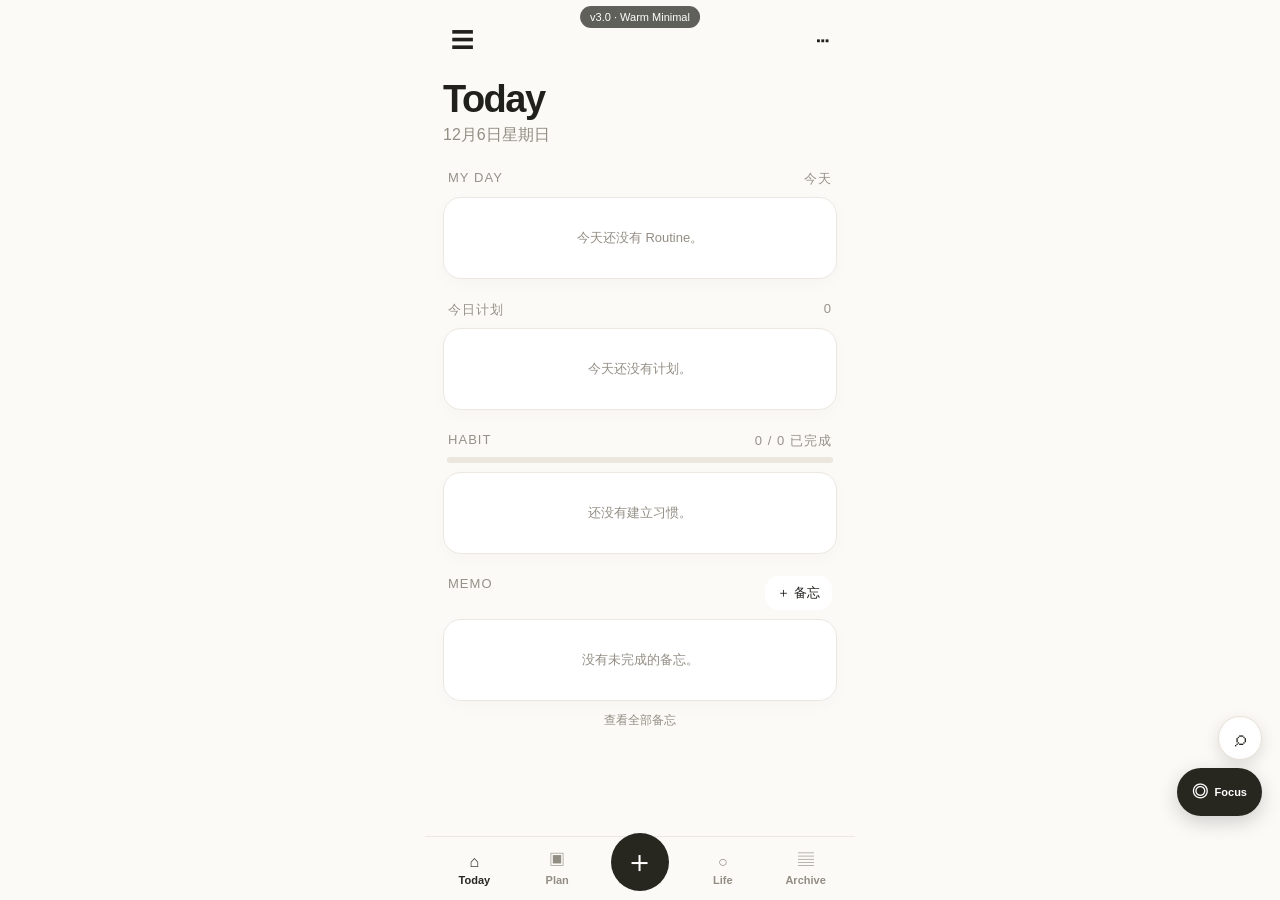
==== commit 6eefe0c0: "Add files via upload" ====
--- a/index.html
+++ b/index.html
@@ -1,4 +1,4 @@
-<!doctype html><html lang="zh-CN"><head><meta charset="utf-8"><meta name="viewport" content="width=device-width,initial-scale=1,viewport-fit=cover"><meta name="theme-color" content="#fbf8f2"><meta name="apple-mobile-web-app-capable" content="yes"><title>My Life OS v2.2 Stability + Deepening</title><link rel="manifest" href="manifest.webmanifest?v=1400"><style>:root{--bg:#fbf8f2;--card:#fffdf9;--ink:#27261f;--muted:#938e84;--line:#e8e1d7;--soft:#eef0e8;--warm:#f2ebe1;--accent:#899277;--danger:#b7655e}*{box-sizing:border-box;-webkit-tap-highlight-color:transparent}body{margin:0;background:var(--bg);color:var(--ink);font-family:-apple-system,BlinkMacSystemFont,"PingFang SC",sans-serif}button,input,textarea,select{font:inherit;color:inherit}.page{max-width:430px;margin:auto;padding:calc(16px + env(safe-area-inset-top)) 18px calc(110px + env(safe-area-inset-bottom));min-height:100vh}.top{height:48px;display:flex;justify-content:space-between;align-items:center}.icon{border:0;background:none;font-size:23px;padding:8px}.title{font-size:38px;margin:14px 0 4px;letter-spacing:-1.5px}.sub{color:var(--muted);margin-bottom:24px}.section{margin:22px 0}.label{display:flex;justify-content:space-between;color:var(--muted);font-size:13px;letter-spacing:.08em;margin:0 5px 9px}.card{background:var(--card);border:1px solid var(--line);border-radius:22px;padding:15px;box-shadow:0 9px 28px rgba(60,50,38,.04)}.row{display:flex;align-items:center;justify-content:space-between;gap:10px;min-height:48px}.row+.row{border-top:1px solid var(--line)}.muted{font-size:12px;color:var(--muted)}.btn{border:0;border-radius:999px;background:var(--warm);padding:8px 12px}.primary{width:100%;border:0;border-radius:15px;background:var(--ink);color:white;padding:13px;font-weight:700}.danger{width:100%;border:1px solid #ead0cd;border-radius:15px;background:#fff7f6;color:var(--danger);padding:12px}.empty{color:var(--muted);font-size:13px;text-align:center;padding:16px}.nav{position:fixed;z-index:20;bottom:0;left:50%;transform:translateX(-50%);width:min(430px,100%);display:grid;grid-template-columns:repeat(5,1fr);align-items:end;background:rgba(251,248,242,.96);backdrop-filter:blur(18px);border-top:1px solid var(--line);padding:8px 8px calc(9px + env(safe-area-inset-bottom))}.nav button{border:0;background:none;color:var(--muted);font-size:16px;padding:5px}.nav button b{display:block;font-size:11px;margin-top:3px}.nav button.active{color:var(--ink)}.nav .plus{width:58px;height:58px;border-radius:50%;background:var(--ink);color:white;font-size:31px;margin:-25px auto 0}.overlay{position:fixed;z-index:50;inset:0;background:rgba(30,27,23,.25);display:flex;align-items:flex-end;justify-content:center}.hidden{display:none}.sheet{width:min(430px,100%);max-height:88vh;overflow:auto;background:var(--card);border-radius:28px 28px 0 0;padding:20px 18px calc(28px + env(safe-area-inset-bottom))}.sheethead{display:flex;justify-content:space-between;align-items:center}.sheethead h2{margin:0 0 10px}.field{margin:13px 0}.field label{display:block;color:var(--muted);font-size:13px;margin-bottom:6px}.field input,.field textarea,.field select{width:100%;border:1px solid var(--line);background:white;border-radius:13px;padding:12px}.field textarea{min-height:90px}.two{display:grid;grid-template-columns:1fr 1fr;gap:10px}.cal{display:grid;grid-template-columns:repeat(7,1fr);gap:3px}.dow{text-align:center;color:var(--muted);font-size:10px;padding-bottom:5px}.day{min-height:86px;border:1px solid #eee8df;background:white;border-radius:8px;padding:5px 3px;text-align:left;overflow:hidden}.day.sel{outline:2px solid var(--ink)}.day.today{background:var(--soft)}.num{font-size:12px;font-weight:750}.event{display:block;background:#e7efe0;border-radius:4px;font-size:9px;padding:2px 3px;margin-top:3px;white-space:nowrap;overflow:hidden;text-overflow:ellipsis}.event:nth-child(3n){background:#f7e2e8}.event:nth-child(3n+1){background:#e3eef6}.tabs{display:flex;background:#f0ebe3;border-radius:13px;padding:4px}.tabs button{flex:1;border:0;background:none;border-radius:10px;padding:8px;color:var(--muted)}.tabs button.on{background:white;color:var(--ink);font-weight:700}.check{width:23px;height:23px;border:1.5px solid #b8b1a7;background:white;border-radius:50%}.check.done{background:var(--accent);border-color:var(--accent)}.check.done:after{content:'✓';color:white}.pill{background:var(--soft);border-radius:999px;padding:6px 9px;font-size:12px}.toast{position:fixed;z-index:80;bottom:115px;left:50%;transform:translateX(-50%);background:var(--ink);color:white;border-radius:999px;padding:10px 14px;opacity:0;pointer-events:none;transition:.2s}.toast.show{opacity:1}.spacegrid{display:grid;grid-template-columns:1fr 1fr;gap:10px}.space{border:1px solid var(--line);background:white;border-radius:17px;padding:18px 12px;text-align:left}.space b{display:block;margin-top:8px}.statgrid{display:grid;grid-template-columns:1fr 1fr;gap:9px}.stat{background:white;border:1px solid var(--line);border-radius:15px;padding:13px}.stat strong{font-size:24px;display:block}
+<!doctype html><html lang="zh-CN"><head><meta charset="utf-8"><meta name="viewport" content="width=device-width,initial-scale=1,viewport-fit=cover"><meta name="theme-color" content="#fbf8f2"><meta name="apple-mobile-web-app-capable" content="yes"><title>My Life OS v3.0 Warm Minimal</title><link rel="manifest" href="manifest.webmanifest?v=1400"><style>:root{--bg:#fbf8f2;--card:#fffdf9;--ink:#27261f;--muted:#938e84;--line:#e8e1d7;--soft:#eef0e8;--warm:#f2ebe1;--accent:#899277;--danger:#b7655e}*{box-sizing:border-box;-webkit-tap-highlight-color:transparent}body{margin:0;background:var(--bg);color:var(--ink);font-family:-apple-system,BlinkMacSystemFont,"PingFang SC",sans-serif}button,input,textarea,select{font:inherit;color:inherit}.page{max-width:430px;margin:auto;padding:calc(16px + env(safe-area-inset-top)) 18px calc(110px + env(safe-area-inset-bottom));min-height:100vh}.top{height:48px;display:flex;justify-content:space-between;align-items:center}.icon{border:0;background:none;font-size:23px;padding:8px}.title{font-size:38px;margin:14px 0 4px;letter-spacing:-1.5px}.sub{color:var(--muted);margin-bottom:24px}.section{margin:22px 0}.label{display:flex;justify-content:space-between;color:var(--muted);font-size:13px;letter-spacing:.08em;margin:0 5px 9px}.card{background:var(--card);border:1px solid var(--line);border-radius:22px;padding:15px;box-shadow:0 9px 28px rgba(60,50,38,.04)}.row{display:flex;align-items:center;justify-content:space-between;gap:10px;min-height:48px}.row+.row{border-top:1px solid var(--line)}.muted{font-size:12px;color:var(--muted)}.btn{border:0;border-radius:999px;background:var(--warm);padding:8px 12px}.primary{width:100%;border:0;border-radius:15px;background:var(--ink);color:white;padding:13px;font-weight:700}.danger{width:100%;border:1px solid #ead0cd;border-radius:15px;background:#fff7f6;color:var(--danger);padding:12px}.empty{color:var(--muted);font-size:13px;text-align:center;padding:16px}.nav{position:fixed;z-index:20;bottom:0;left:50%;transform:translateX(-50%);width:min(430px,100%);display:grid;grid-template-columns:repeat(5,1fr);align-items:end;background:rgba(251,248,242,.96);backdrop-filter:blur(18px);border-top:1px solid var(--line);padding:8px 8px calc(9px + env(safe-area-inset-bottom))}.nav button{border:0;background:none;color:var(--muted);font-size:16px;padding:5px}.nav button b{display:block;font-size:11px;margin-top:3px}.nav button.active{color:var(--ink)}.nav .plus{width:58px;height:58px;border-radius:50%;background:var(--ink);color:white;font-size:31px;margin:-25px auto 0}.overlay{position:fixed;z-index:50;inset:0;background:rgba(30,27,23,.25);display:flex;align-items:flex-end;justify-content:center}.hidden{display:none}.sheet{width:min(430px,100%);max-height:88vh;overflow:auto;background:var(--card);border-radius:28px 28px 0 0;padding:20px 18px calc(28px + env(safe-area-inset-bottom))}.sheethead{display:flex;justify-content:space-between;align-items:center}.sheethead h2{margin:0 0 10px}.field{margin:13px 0}.field label{display:block;color:var(--muted);font-size:13px;margin-bottom:6px}.field input,.field textarea,.field select{width:100%;border:1px solid var(--line);background:white;border-radius:13px;padding:12px}.field textarea{min-height:90px}.two{display:grid;grid-template-columns:1fr 1fr;gap:10px}.cal{display:grid;grid-template-columns:repeat(7,1fr);gap:3px}.dow{text-align:center;color:var(--muted);font-size:10px;padding-bottom:5px}.day{min-height:86px;border:1px solid #eee8df;background:white;border-radius:8px;padding:5px 3px;text-align:left;overflow:hidden}.day.sel{outline:2px solid var(--ink)}.day.today{background:var(--soft)}.num{font-size:12px;font-weight:750}.event{display:block;background:#e7efe0;border-radius:4px;font-size:9px;padding:2px 3px;margin-top:3px;white-space:nowrap;overflow:hidden;text-overflow:ellipsis}.event:nth-child(3n){background:#f7e2e8}.event:nth-child(3n+1){background:#e3eef6}.tabs{display:flex;background:#f0ebe3;border-radius:13px;padding:4px}.tabs button{flex:1;border:0;background:none;border-radius:10px;padding:8px;color:var(--muted)}.tabs button.on{background:white;color:var(--ink);font-weight:700}.check{width:23px;height:23px;border:1.5px solid #b8b1a7;background:white;border-radius:50%}.check.done{background:var(--accent);border-color:var(--accent)}.check.done:after{content:'✓';color:white}.pill{background:var(--soft);border-radius:999px;padding:6px 9px;font-size:12px}.toast{position:fixed;z-index:80;bottom:115px;left:50%;transform:translateX(-50%);background:var(--ink);color:white;border-radius:999px;padding:10px 14px;opacity:0;pointer-events:none;transition:.2s}.toast.show{opacity:1}.spacegrid{display:grid;grid-template-columns:1fr 1fr;gap:10px}.space{border:1px solid var(--line);background:white;border-radius:17px;padding:18px 12px;text-align:left}.space b{display:block;margin-top:8px}.statgrid{display:grid;grid-template-columns:1fr 1fr;gap:9px}.stat{background:white;border:1px solid var(--line);border-radius:15px;padding:13px}.stat strong{font-size:24px;display:block}
 
 .three{display:grid;grid-template-columns:repeat(3,1fr);gap:8px}.weekpick{display:grid;grid-template-columns:repeat(4,1fr);gap:7px}.weekpick label input{display:none}.weekpick label span{display:block;text-align:center;border:1px solid var(--line);border-radius:12px;padding:9px 4px;font-size:12px;background:white}.weekpick label input:checked+span{background:var(--ink);color:white;border-color:var(--ink)}.heatmap{display:grid;grid-template-columns:repeat(7,1fr);gap:5px;background:var(--card);border:1px solid var(--line);border-radius:18px;padding:14px}.heat{aspect-ratio:1;border-radius:5px;background:#eee9e1}.heat.h1{background:#dfe5d5}.heat.h2{background:#adb99b}.heat.h3{background:#778567}.rowlink{display:block;width:100%;border:0;border-bottom:1px solid var(--line);background:white;text-align:left;padding:15px 6px}.rowlink:last-child{border-bottom:0}
 
@@ -31,9 +31,24 @@
 
 .receiptPreview{width:100%;max-height:320px;object-fit:contain;background:#f2efe9;border-radius:16px;margin:0 0 12px}.habitStats{grid-template-columns:repeat(3,1fr)}.habitStats .stat{padding:11px 7px}.habitStats strong{font-size:16px}
 
+
+/* My Life OS 3.0 — warm minimal visual layer; v2.2 functionality retained */
+:root{--v3bg:#fbfaf7;--v3paper:#fff;--v3ink:#20201d;--v3muted:#969188;--v3line:#ece8e1;--v3soft:#f5f1eb}
+html,body{background:var(--v3bg)!important;color:var(--v3ink)!important}
+body{-webkit-font-smoothing:antialiased}
+.card,.panel,.space,.stat{background:var(--v3paper)!important;border-color:var(--v3line)!important;box-shadow:0 5px 18px rgba(30,25,18,.025)!important}
+.card,.panel{border-radius:18px!important}.space,.stat{border-radius:16px!important}
+.muted,.label{color:var(--v3muted)!important}
+.row{border-color:var(--v3line)!important}
+.btn,input,select,textarea{background:#fff!important;border-color:var(--v3line)!important;border-radius:14px!important;color:var(--v3ink)!important}
+.primary,.fab,.focusFab{background:var(--v3ink)!important;color:#fff!important;border-color:var(--v3ink)!important}
+.pill,.chip{background:var(--v3soft)!important;color:var(--v3ink)!important;border-color:transparent!important}
+.check.done{background:var(--v3ink)!important;border-color:var(--v3ink)!important}
+nav,.bottomnav,.tabbar{background:rgba(251,250,247,.96)!important;border-color:var(--v3line)!important;backdrop-filter:blur(18px)}
+img{border-radius:14px}
 </style></head><body>
-<div id="heartbeat">v2.2 · Stability + Deepening</div><main id="app"></main><button id="searchFloat" class="searchFloat" data-act="search">⌕</button><button id="focusFloat" class="focusFloat" data-act="focus">◎<span>Focus</span></button><nav id="nav" class="nav"><button data-page="today">⌂<b>Today</b></button><button data-page="plan">▣<b>Plan</b></button><button id="quickBtn" class="plus">＋</button><button data-page="life">○<b>Life</b></button><button data-page="archive">▤<b>Archive</b></button></nav><div id="overlay" class="overlay hidden"><div id="sheet" class="sheet"></div></div><div id="toast" class="toast"></div><script>(()=>{'use strict';
-const BUILD='v2.2 Stability + Deepening · 2026-08-19';
+<div id="heartbeat">v3.0 · Warm Minimal</div><main id="app"></main><button id="searchFloat" class="searchFloat" data-act="search">⌕</button><button id="focusFloat" class="focusFloat" data-act="focus">◎<span>Focus</span></button><nav id="nav" class="nav"><button data-page="today">⌂<b>Today</b></button><button data-page="plan">▣<b>Plan</b></button><button id="quickBtn" class="plus">＋</button><button data-page="life">○<b>Life</b></button><button data-page="archive">▤<b>Archive</b></button></nav><div id="overlay" class="overlay hidden"><div id="sheet" class="sheet"></div></div><div id="toast" class="toast"></div><script>(()=>{'use strict';
+const BUILD='v3.0 Warm Minimal · 2026-08-19';
 window.__MYLIFE_BUILD__=BUILD;
 const KEY='mylife-v1-data'; const $=s=>document.querySelector(s); const app=$('#app'),overlay=$('#overlay'),sheet=$('#sheet');
 const today=()=>new Date().toISOString().slice(0,10), id=()=>Date.now()+Math.floor(Math.random()*1000), esc=s=>String(s??'').replace(/[&<>"']/g,m=>({'&':'&amp;','<':'&lt;','>':'&gt;','"':'&quot;',"'":'&#39;'}[m]));
@@ -370,7 +385,7 @@
 const p=data.pool.find(x=>x.id===pid);if(!p)return;
 open(`${formHead('安排计划')}<form id="schedulePool"><div class="card"><b>${esc(p.title)}</b>${p.note?`<div class="muted">${esc(p.note)}</div>`:''}</div><div style="height:10px"></div><div class="two"><div class="field"><label>开始日期</label><input type="date" name="start" value="${selected}" required></div><div class="field"><label>结束日期</label><input type="date" name="end" value="${selected}" required></div></div><div class="field"><label>时间（可选）</label><input type="time" name="time"></div><button class="primary">安排到 Plan</button></form>`);
 $('#schedulePool').onsubmit=e=>{e.preventDefault();const f=new FormData(e.target);let st=f.get('start'),en=f.get('end');if(en<st)en=st;data.plans.push({id:id(),title:p.title,note:p.note||'',start:st,end:en,time:f.get('time')||'',done:false});data.pool=data.pool.filter(x=>x.id!==pid);save();close();render();toast('已安排到日历')}}
-function backup(){open(`${formHead('Settings & Backup')}<div class="card"><div class="row"><span>版本</span><b>v2.2 Stability + Deepening</b></div><div class="row"><span>数据</span><span class="muted">Local First</span></div></div><div style="height:12px"></div><button class="danger" data-reset>清空测试数据</button>`)}
+function backup(){open(`${formHead('Settings & Backup')}<div class="card"><div class="row"><span>版本</span><b>v3.0 Warm Minimal</b></div><div class="row"><span>数据</span><span class="muted">Local First</span></div></div><div style="height:12px"></div><button class="danger" data-reset>清空测试数据</button>`)}
 document.addEventListener('click',e=>{const t=e.target.closest('button');if(!t)return;const hb=document.getElementById('heartbeat');if(hb){hb.textContent='✓ '+BUILD+' · 点击正常';hb.classList.add('ok');setTimeout(()=>hb.classList.remove('ok'),900)}if(t.dataset.page){page=t.dataset.page;render();return}if(t.id==='quickBtn'){quick();return}if(t.dataset.close!==undefined){close();return}if(t.dataset.date){selected=t.dataset.date;render();return}if(t.dataset.month){month=new Date(month.getFullYear(),month.getMonth()+Number(t.dataset.month),1);render();return}if(t.dataset.arch){archiveMonth=new Date(archiveMonth.getFullYear(),archiveMonth.getMonth()+Number(t.dataset.arch),1);render();return}if(t.dataset.toggle){const p=data.plans.find(x=>x.id==t.dataset.toggle);if(p){p.done=!p.done;save();render()}return}if(t.dataset.checkhabit){toggleHabit(Number(t.dataset.checkhabit));if(!overlay.classList.contains('hidden'))habitDetail(Number(t.dataset.checkhabit));return}if(t.dataset.edithabit){habitDetail(Number(t.dataset.edithabit));return}if(t.dataset.edithabitform){habitForm(Number(t.dataset.edithabitform));return}if(t.dataset.delhabit){const hid=Number(t.dataset.delhabit);data.habits=data.habits.filter(x=>x.id!==hid);data.habitRecords=data.habitRecords.filter(x=>x.habitId!==hid);data.routines.forEach(r=>(r.steps||[]).forEach(s=>{if(s.habitId===hid)s.habitId=null}));save();habitHome();return}if(t.dataset.openroutine){routineRun(Number(t.dataset.openroutine));return}if(t.dataset.editroutine){routineForm(Number(t.dataset.editroutine));return}if(t.dataset.delroutine){const rid=Number(t.dataset.delroutine);data.routines=data.routines.filter(x=>x.id!==rid);data.routineRecords=data.routineRecords.filter(x=>x.routineId!==rid);save();routineHome();return}if(t.dataset.rstep){const [rid,sid]=t.dataset.rstep.split('|').map(Number),r=data.routines.find(x=>x.id===rid),s=r?.steps.find(x=>x.id===sid),rr=routineRec(rid),i=rr.doneSteps.indexOf(sid);if(i>=0){rr.doneSteps.splice(i,1);if(s?.habitId){const j=data.habitRecords.findIndex(x=>x.habitId===s.habitId&&x.date===today());if(j>=0)data.habitRecords.splice(j,1)}}else{rr.doneSteps.push(sid);if(s?.habitId&&!doneOn(s.habitId))data.habitRecords.push({id:id(),habitId:s.habitId,date:today(),time:new Date().toTimeString().slice(0,5),source:'routine'})}save();routineRun(rid);return}if(t.dataset.linkhabit){const [rid,sid]=t.dataset.linkhabit.split('|').map(Number);linkHabit(rid,sid);return}if(t.dataset.sethabit){const [rid,sid,hid]=t.dataset.sethabit.split('|').map(Number),r=data.routines.find(x=>x.id===rid),s=r?.steps.find(x=>x.id===sid);if(s)s.habitId=hid||null;save();routineRun(rid);return}if(t.dataset.searchopen){const [act,id]=t.dataset.searchopen.split('|');openSearchResult(act,id);return}
 if(t.dataset.exportbackup!==undefined){exportBackup();return}
 if(t.dataset.planfocus){focusPlanSetup(Number(t.dataset.planfocus));return}
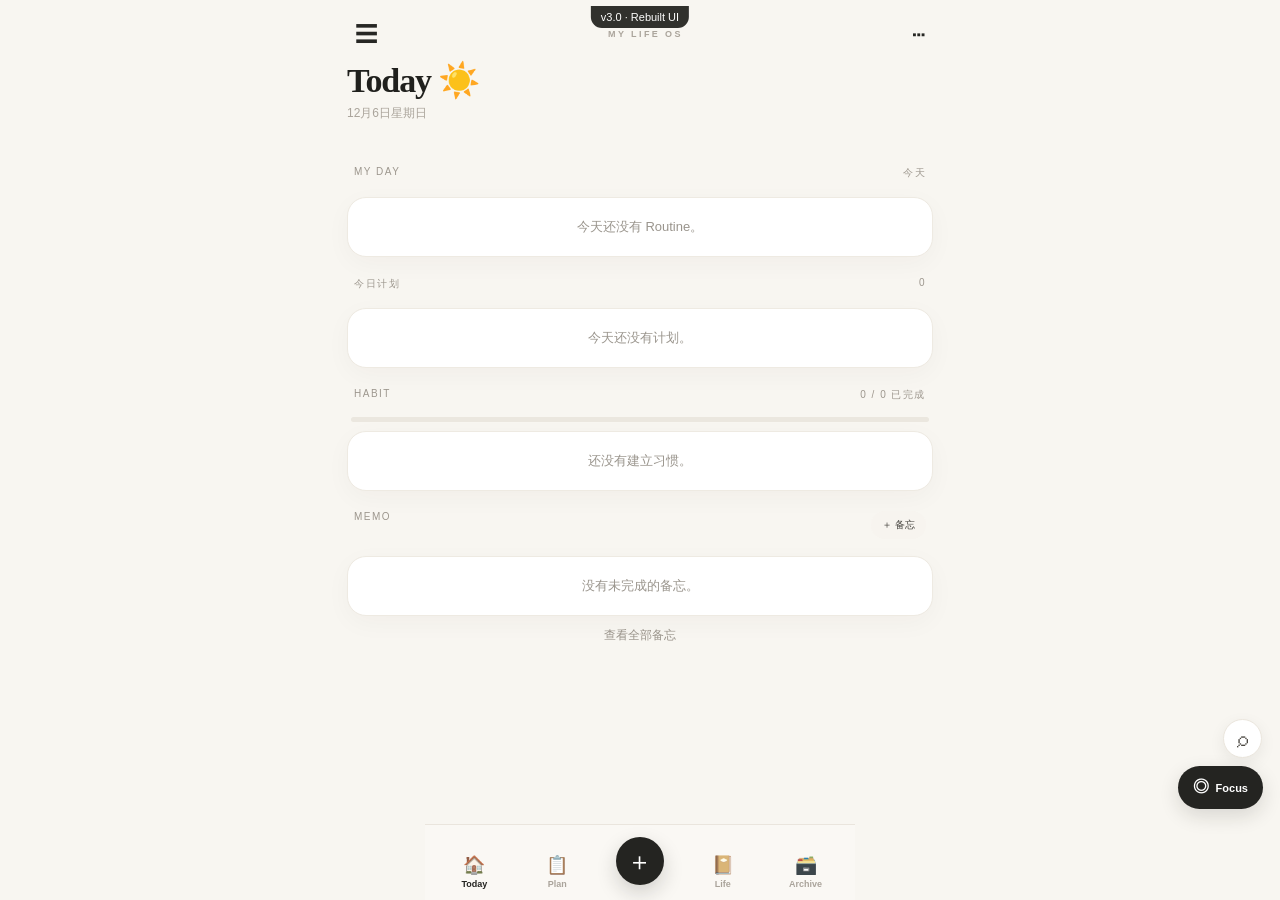
==== commit 1ca152ca: "Add files via upload" ====
--- a/index.html
+++ b/index.html
@@ -1,4 +1,4 @@
-<!doctype html><html lang="zh-CN"><head><meta charset="utf-8"><meta name="viewport" content="width=device-width,initial-scale=1,viewport-fit=cover"><meta name="theme-color" content="#fbf8f2"><meta name="apple-mobile-web-app-capable" content="yes"><title>My Life OS v3.0 Warm Minimal</title><link rel="manifest" href="manifest.webmanifest?v=1400"><style>:root{--bg:#fbf8f2;--card:#fffdf9;--ink:#27261f;--muted:#938e84;--line:#e8e1d7;--soft:#eef0e8;--warm:#f2ebe1;--accent:#899277;--danger:#b7655e}*{box-sizing:border-box;-webkit-tap-highlight-color:transparent}body{margin:0;background:var(--bg);color:var(--ink);font-family:-apple-system,BlinkMacSystemFont,"PingFang SC",sans-serif}button,input,textarea,select{font:inherit;color:inherit}.page{max-width:430px;margin:auto;padding:calc(16px + env(safe-area-inset-top)) 18px calc(110px + env(safe-area-inset-bottom));min-height:100vh}.top{height:48px;display:flex;justify-content:space-between;align-items:center}.icon{border:0;background:none;font-size:23px;padding:8px}.title{font-size:38px;margin:14px 0 4px;letter-spacing:-1.5px}.sub{color:var(--muted);margin-bottom:24px}.section{margin:22px 0}.label{display:flex;justify-content:space-between;color:var(--muted);font-size:13px;letter-spacing:.08em;margin:0 5px 9px}.card{background:var(--card);border:1px solid var(--line);border-radius:22px;padding:15px;box-shadow:0 9px 28px rgba(60,50,38,.04)}.row{display:flex;align-items:center;justify-content:space-between;gap:10px;min-height:48px}.row+.row{border-top:1px solid var(--line)}.muted{font-size:12px;color:var(--muted)}.btn{border:0;border-radius:999px;background:var(--warm);padding:8px 12px}.primary{width:100%;border:0;border-radius:15px;background:var(--ink);color:white;padding:13px;font-weight:700}.danger{width:100%;border:1px solid #ead0cd;border-radius:15px;background:#fff7f6;color:var(--danger);padding:12px}.empty{color:var(--muted);font-size:13px;text-align:center;padding:16px}.nav{position:fixed;z-index:20;bottom:0;left:50%;transform:translateX(-50%);width:min(430px,100%);display:grid;grid-template-columns:repeat(5,1fr);align-items:end;background:rgba(251,248,242,.96);backdrop-filter:blur(18px);border-top:1px solid var(--line);padding:8px 8px calc(9px + env(safe-area-inset-bottom))}.nav button{border:0;background:none;color:var(--muted);font-size:16px;padding:5px}.nav button b{display:block;font-size:11px;margin-top:3px}.nav button.active{color:var(--ink)}.nav .plus{width:58px;height:58px;border-radius:50%;background:var(--ink);color:white;font-size:31px;margin:-25px auto 0}.overlay{position:fixed;z-index:50;inset:0;background:rgba(30,27,23,.25);display:flex;align-items:flex-end;justify-content:center}.hidden{display:none}.sheet{width:min(430px,100%);max-height:88vh;overflow:auto;background:var(--card);border-radius:28px 28px 0 0;padding:20px 18px calc(28px + env(safe-area-inset-bottom))}.sheethead{display:flex;justify-content:space-between;align-items:center}.sheethead h2{margin:0 0 10px}.field{margin:13px 0}.field label{display:block;color:var(--muted);font-size:13px;margin-bottom:6px}.field input,.field textarea,.field select{width:100%;border:1px solid var(--line);background:white;border-radius:13px;padding:12px}.field textarea{min-height:90px}.two{display:grid;grid-template-columns:1fr 1fr;gap:10px}.cal{display:grid;grid-template-columns:repeat(7,1fr);gap:3px}.dow{text-align:center;color:var(--muted);font-size:10px;padding-bottom:5px}.day{min-height:86px;border:1px solid #eee8df;background:white;border-radius:8px;padding:5px 3px;text-align:left;overflow:hidden}.day.sel{outline:2px solid var(--ink)}.day.today{background:var(--soft)}.num{font-size:12px;font-weight:750}.event{display:block;background:#e7efe0;border-radius:4px;font-size:9px;padding:2px 3px;margin-top:3px;white-space:nowrap;overflow:hidden;text-overflow:ellipsis}.event:nth-child(3n){background:#f7e2e8}.event:nth-child(3n+1){background:#e3eef6}.tabs{display:flex;background:#f0ebe3;border-radius:13px;padding:4px}.tabs button{flex:1;border:0;background:none;border-radius:10px;padding:8px;color:var(--muted)}.tabs button.on{background:white;color:var(--ink);font-weight:700}.check{width:23px;height:23px;border:1.5px solid #b8b1a7;background:white;border-radius:50%}.check.done{background:var(--accent);border-color:var(--accent)}.check.done:after{content:'✓';color:white}.pill{background:var(--soft);border-radius:999px;padding:6px 9px;font-size:12px}.toast{position:fixed;z-index:80;bottom:115px;left:50%;transform:translateX(-50%);background:var(--ink);color:white;border-radius:999px;padding:10px 14px;opacity:0;pointer-events:none;transition:.2s}.toast.show{opacity:1}.spacegrid{display:grid;grid-template-columns:1fr 1fr;gap:10px}.space{border:1px solid var(--line);background:white;border-radius:17px;padding:18px 12px;text-align:left}.space b{display:block;margin-top:8px}.statgrid{display:grid;grid-template-columns:1fr 1fr;gap:9px}.stat{background:white;border:1px solid var(--line);border-radius:15px;padding:13px}.stat strong{font-size:24px;display:block}
+<!doctype html><html lang="zh-CN"><head><meta charset="utf-8"><meta name="viewport" content="width=device-width,initial-scale=1,viewport-fit=cover"><meta name="theme-color" content="#fbf8f2"><meta name="apple-mobile-web-app-capable" content="yes"><title>My Life OS v3.0 Rebuilt UI</title><link rel="manifest" href="manifest.webmanifest?v=1400"><style>:root{--bg:#fbf8f2;--card:#fffdf9;--ink:#27261f;--muted:#938e84;--line:#e8e1d7;--soft:#eef0e8;--warm:#f2ebe1;--accent:#899277;--danger:#b7655e}*{box-sizing:border-box;-webkit-tap-highlight-color:transparent}body{margin:0;background:var(--bg);color:var(--ink);font-family:-apple-system,BlinkMacSystemFont,"PingFang SC",sans-serif}button,input,textarea,select{font:inherit;color:inherit}.page{max-width:430px;margin:auto;padding:calc(16px + env(safe-area-inset-top)) 18px calc(110px + env(safe-area-inset-bottom));min-height:100vh}.top{height:48px;display:flex;justify-content:space-between;align-items:center}.icon{border:0;background:none;font-size:23px;padding:8px}.title{font-size:38px;margin:14px 0 4px;letter-spacing:-1.5px}.sub{color:var(--muted);margin-bottom:24px}.section{margin:22px 0}.label{display:flex;justify-content:space-between;color:var(--muted);font-size:13px;letter-spacing:.08em;margin:0 5px 9px}.card{background:var(--card);border:1px solid var(--line);border-radius:22px;padding:15px;box-shadow:0 9px 28px rgba(60,50,38,.04)}.row{display:flex;align-items:center;justify-content:space-between;gap:10px;min-height:48px}.row+.row{border-top:1px solid var(--line)}.muted{font-size:12px;color:var(--muted)}.btn{border:0;border-radius:999px;background:var(--warm);padding:8px 12px}.primary{width:100%;border:0;border-radius:15px;background:var(--ink);color:white;padding:13px;font-weight:700}.danger{width:100%;border:1px solid #ead0cd;border-radius:15px;background:#fff7f6;color:var(--danger);padding:12px}.empty{color:var(--muted);font-size:13px;text-align:center;padding:16px}.nav{position:fixed;z-index:20;bottom:0;left:50%;transform:translateX(-50%);width:min(430px,100%);display:grid;grid-template-columns:repeat(5,1fr);align-items:end;background:rgba(251,248,242,.96);backdrop-filter:blur(18px);border-top:1px solid var(--line);padding:8px 8px calc(9px + env(safe-area-inset-bottom))}.nav button{border:0;background:none;color:var(--muted);font-size:16px;padding:5px}.nav button b{display:block;font-size:11px;margin-top:3px}.nav button.active{color:var(--ink)}.nav .plus{width:58px;height:58px;border-radius:50%;background:var(--ink);color:white;font-size:31px;margin:-25px auto 0}.overlay{position:fixed;z-index:50;inset:0;background:rgba(30,27,23,.25);display:flex;align-items:flex-end;justify-content:center}.hidden{display:none}.sheet{width:min(430px,100%);max-height:88vh;overflow:auto;background:var(--card);border-radius:28px 28px 0 0;padding:20px 18px calc(28px + env(safe-area-inset-bottom))}.sheethead{display:flex;justify-content:space-between;align-items:center}.sheethead h2{margin:0 0 10px}.field{margin:13px 0}.field label{display:block;color:var(--muted);font-size:13px;margin-bottom:6px}.field input,.field textarea,.field select{width:100%;border:1px solid var(--line);background:white;border-radius:13px;padding:12px}.field textarea{min-height:90px}.two{display:grid;grid-template-columns:1fr 1fr;gap:10px}.cal{display:grid;grid-template-columns:repeat(7,1fr);gap:3px}.dow{text-align:center;color:var(--muted);font-size:10px;padding-bottom:5px}.day{min-height:86px;border:1px solid #eee8df;background:white;border-radius:8px;padding:5px 3px;text-align:left;overflow:hidden}.day.sel{outline:2px solid var(--ink)}.day.today{background:var(--soft)}.num{font-size:12px;font-weight:750}.event{display:block;background:#e7efe0;border-radius:4px;font-size:9px;padding:2px 3px;margin-top:3px;white-space:nowrap;overflow:hidden;text-overflow:ellipsis}.event:nth-child(3n){background:#f7e2e8}.event:nth-child(3n+1){background:#e3eef6}.tabs{display:flex;background:#f0ebe3;border-radius:13px;padding:4px}.tabs button{flex:1;border:0;background:none;border-radius:10px;padding:8px;color:var(--muted)}.tabs button.on{background:white;color:var(--ink);font-weight:700}.check{width:23px;height:23px;border:1.5px solid #b8b1a7;background:white;border-radius:50%}.check.done{background:var(--accent);border-color:var(--accent)}.check.done:after{content:'✓';color:white}.pill{background:var(--soft);border-radius:999px;padding:6px 9px;font-size:12px}.toast{position:fixed;z-index:80;bottom:115px;left:50%;transform:translateX(-50%);background:var(--ink);color:white;border-radius:999px;padding:10px 14px;opacity:0;pointer-events:none;transition:.2s}.toast.show{opacity:1}.spacegrid{display:grid;grid-template-columns:1fr 1fr;gap:10px}.space{border:1px solid var(--line);background:white;border-radius:17px;padding:18px 12px;text-align:left}.space b{display:block;margin-top:8px}.statgrid{display:grid;grid-template-columns:1fr 1fr;gap:9px}.stat{background:white;border:1px solid var(--line);border-radius:15px;padding:13px}.stat strong{font-size:24px;display:block}
 
 .three{display:grid;grid-template-columns:repeat(3,1fr);gap:8px}.weekpick{display:grid;grid-template-columns:repeat(4,1fr);gap:7px}.weekpick label input{display:none}.weekpick label span{display:block;text-align:center;border:1px solid var(--line);border-radius:12px;padding:9px 4px;font-size:12px;background:white}.weekpick label input:checked+span{background:var(--ink);color:white;border-color:var(--ink)}.heatmap{display:grid;grid-template-columns:repeat(7,1fr);gap:5px;background:var(--card);border:1px solid var(--line);border-radius:18px;padding:14px}.heat{aspect-ratio:1;border-radius:5px;background:#eee9e1}.heat.h1{background:#dfe5d5}.heat.h2{background:#adb99b}.heat.h3{background:#778567}.rowlink{display:block;width:100%;border:0;border-bottom:1px solid var(--line);background:white;text-align:left;padding:15px 6px}.rowlink:last-child{border-bottom:0}
 
@@ -32,23 +32,52 @@
 .receiptPreview{width:100%;max-height:320px;object-fit:contain;background:#f2efe9;border-radius:16px;margin:0 0 12px}.habitStats{grid-template-columns:repeat(3,1fr)}.habitStats .stat{padding:11px 7px}.habitStats strong{font-size:16px}
 
 
-/* My Life OS 3.0 — warm minimal visual layer; v2.2 functionality retained */
-:root{--v3bg:#fbfaf7;--v3paper:#fff;--v3ink:#20201d;--v3muted:#969188;--v3line:#ece8e1;--v3soft:#f5f1eb}
-html,body{background:var(--v3bg)!important;color:var(--v3ink)!important}
-body{-webkit-font-smoothing:antialiased}
-.card,.panel,.space,.stat{background:var(--v3paper)!important;border-color:var(--v3line)!important;box-shadow:0 5px 18px rgba(30,25,18,.025)!important}
-.card,.panel{border-radius:18px!important}.space,.stat{border-radius:16px!important}
-.muted,.label{color:var(--v3muted)!important}
-.row{border-color:var(--v3line)!important}
-.btn,input,select,textarea{background:#fff!important;border-color:var(--v3line)!important;border-radius:14px!important;color:var(--v3ink)!important}
-.primary,.fab,.focusFab{background:var(--v3ink)!important;color:#fff!important;border-color:var(--v3ink)!important}
-.pill,.chip{background:var(--v3soft)!important;color:var(--v3ink)!important;border-color:transparent!important}
-.check.done{background:var(--v3ink)!important;border-color:var(--v3ink)!important}
-nav,.bottomnav,.tabbar{background:rgba(251,250,247,.96)!important;border-color:var(--v3line)!important;backdrop-filter:blur(18px)}
-img{border-radius:14px}
+/* ===== My Life OS 3.0 Rebuilt UI ===== */
+:root{--bg:#f8f6f1!important;--card:#fff!important;--ink:#20201d!important;--muted:#9a958d!important;--line:#ece8df!important}
+*{box-sizing:border-box}html,body{background:#f8f6f1!important;color:#20201d!important}
+body{font-family:-apple-system,BlinkMacSystemFont,"SF Pro Text","PingFang SC",sans-serif!important}
+.page{padding:14px 17px 108px!important;max-width:620px!important;margin:auto}
+#heartbeat{background:#20201d!important;color:#fff!important;border-radius:0 0 11px 11px!important;opacity:.92}
+.v3top{height:40px!important;align-items:center!important}.v3brand{font-size:9px;letter-spacing:2.4px;color:#aaa49b;font-weight:700}
+.v3heading{display:flex;justify-content:space-between;align-items:flex-end;margin:10px 0 20px}
+.title{font-family:Georgia,"Times New Roman","Songti SC",serif!important;font-size:34px!important;line-height:1!important;letter-spacing:-1.1px!important;margin:0 0 7px!important;font-weight:700!important}
+.sub{font-size:12px!important;color:#aaa49b!important}
+.icon{background:transparent!important;border:0!important;color:#272724!important}
+.section{margin:20px 0!important}.label{padding:0 2px 8px!important;font-size:10px!important;letter-spacing:1.5px!important;color:#9d978e!important}
+.card{background:#fff!important;border:1px solid #eeeae2!important;border-radius:19px!important;box-shadow:0 7px 26px rgba(45,37,28,.035)!important;padding:4px 14px!important}
+.row{min-height:54px!important;border-color:#f0ece5!important}
+.row b{font-size:13px!important}.muted{font-size:10px!important;color:#aaa49b!important}
+.btn{background:#f7f4ef!important;border:0!important;border-radius:999px!important;color:#45433e!important;padding:7px 11px!important;font-size:10px!important}
+.primary{background:#22221f!important;color:#fff!important;border:0!important;border-radius:14px!important;min-height:46px!important}
+.check{border:1.5px solid #d8d2c9!important;background:#fff!important}.check.done{background:#252522!important;border-color:#252522!important}
+.habitprogress{height:5px!important;background:#ebe7df!important}.habitprogress i{background:#252522!important}
+.memoarchive{background:transparent!important;color:#99938a!important}
+.nav{height:76px!important;background:rgba(250,248,244,.96)!important;border-top:1px solid #eae5dd!important;backdrop-filter:blur(18px)!important;padding-bottom:6px!important}
+.nav button{color:#aaa49b!important;font-size:17px!important;gap:2px!important}.nav button span{font-size:18px;filter:grayscale(.35)}.nav button b{font-size:9px!important;font-weight:600!important}.nav button.active{color:#242421!important}
+.nav .plus{width:48px!important;height:48px!important;background:#242421!important;color:#fff!important;border-radius:50%!important;font-size:25px!important;box-shadow:0 8px 20px rgba(25,25,22,.18)!important;transform:translateY(-9px)}
+.focusFloat{right:17px!important;bottom:91px!important;background:#242421!important;color:#fff!important;height:43px!important;border-radius:999px!important;box-shadow:0 7px 20px rgba(25,25,22,.14)!important}
+.searchFloat{right:18px!important;bottom:142px!important;width:39px!important;height:39px!important;background:#fff!important;border:1px solid #eae5dc!important;color:#4c4943!important;box-shadow:0 5px 16px rgba(25,25,22,.07)!important}
+.spacegrid{gap:9px!important}.space{background:#fff!important;border:1px solid #eee9e1!important;border-radius:18px!important;box-shadow:none!important;min-height:92px!important;font-size:23px!important}.space b{font-size:11px!important;color:#494640!important;margin-top:7px!important}
+.overlay{backdrop-filter:blur(7px)!important;background:rgba(28,26,23,.18)!important}.sheet{background:#fbfaf7!important;border-radius:25px 25px 0 0!important;box-shadow:0 -12px 40px rgba(30,25,18,.10)!important}
+input,select,textarea{background:#fff!important;border:1px solid #e9e4dc!important;border-radius:14px!important;color:#282723!important}
+.field label{color:#8e887f!important;font-size:10px!important;letter-spacing:.4px!important}
+.lifeTabs,.focusRange{background:#eeeae3!important;border-radius:14px!important}.lifeTabs button.on,.focusRange button.on{background:#fff!important;box-shadow:0 2px 8px rgba(30,25,18,.05)!important}
+.post{background:#fff!important;border:1px solid #eee9e1!important;border-radius:20px!important;box-shadow:0 6px 22px rgba(35,30,24,.025)!important}
+.avatar{background:#e9e2d8!important;color:#3f3b35!important}
+.postTags span{background:#f3efe9!important;color:#716a61!important}
+.photoDay,.moodDay{background:#f0ece5!important}.archiveCover{background:#eee8de!important;border:0!important;border-radius:23px!important}
+.archiveCard{background:#fff!important;border:1px solid #eee9e1!important;box-shadow:none!important}.archiveCover h1{font-family:Georgia,serif!important}
+.focusStart button,.focusStats>div{background:#fff!important;border:1px solid #eee9e1!important;box-shadow:none!important}
+.focusChart i,.barrow i{background:#2e2e2a!important}.progress i{background:#2e2e2a!important}
+.stat{background:#fff!important;border:1px solid #eee9e1!important;border-radius:17px!important}
+.knowcard{background:#fff!important;border-color:#eee9e1!important}
+.photoMode button.on,.seg button.on{background:#272724!important;color:#fff!important}
+.receiptPreview{background:#f0ece5!important}
+@media(max-width:380px){.page{padding-left:13px!important;padding-right:13px!important}.title{font-size:31px!important}.planacts{gap:2px!important}.btn{padding:6px 8px!important}}
+
 </style></head><body>
-<div id="heartbeat">v3.0 · Warm Minimal</div><main id="app"></main><button id="searchFloat" class="searchFloat" data-act="search">⌕</button><button id="focusFloat" class="focusFloat" data-act="focus">◎<span>Focus</span></button><nav id="nav" class="nav"><button data-page="today">⌂<b>Today</b></button><button data-page="plan">▣<b>Plan</b></button><button id="quickBtn" class="plus">＋</button><button data-page="life">○<b>Life</b></button><button data-page="archive">▤<b>Archive</b></button></nav><div id="overlay" class="overlay hidden"><div id="sheet" class="sheet"></div></div><div id="toast" class="toast"></div><script>(()=>{'use strict';
-const BUILD='v3.0 Warm Minimal · 2026-08-19';
+<div id="heartbeat">v3.0 · Rebuilt UI</div><main id="app"></main><button id="searchFloat" class="searchFloat" data-act="search">⌕</button><button id="focusFloat" class="focusFloat" data-act="focus">◎<span>Focus</span></button><nav id="nav" class="nav"><button data-page="today"><span>🏠</span><b>Today</b></button><button data-page="plan"><span>📋</span><b>Plan</b></button><button id="quickBtn" class="plus">＋</button><button data-page="life"><span>📔</span><b>Life</b></button><button data-page="archive"><span>🗃️</span><b>Archive</b></button></nav><div id="overlay" class="overlay hidden"><div id="sheet" class="sheet"></div></div><div id="toast" class="toast"></div><script>(()=>{'use strict';
+const BUILD='v3.0 Rebuilt UI · 2026-08-19';
 window.__MYLIFE_BUILD__=BUILD;
 const KEY='mylife-v1-data'; const $=s=>document.querySelector(s); const app=$('#app'),overlay=$('#overlay'),sheet=$('#sheet');
 const today=()=>new Date().toISOString().slice(0,10), id=()=>Date.now()+Math.floor(Math.random()*1000), esc=s=>String(s??'').replace(/[&<>"']/g,m=>({'&':'&amp;','<':'&lt;','>':'&gt;','"':'&quot;',"'":'&#39;'}[m]));
@@ -59,7 +88,7 @@
 let page='today', month=new Date(new Date().getFullYear(),new Date().getMonth(),1), selected=today(), archiveMonth=new Date(new Date().getFullYear(),new Date().getMonth(),1);
 function save(){localStorage.setItem(KEY,JSON.stringify(data))} function toast(t){const e=$('#toast');e.textContent=t;e.classList.add('show');setTimeout(()=>e.classList.remove('show'),1300)}
 function open(html){sheet.innerHTML=html;overlay.classList.remove('hidden')} function close(){overlay.classList.add('hidden');sheet.innerHTML=''} overlay.addEventListener('click',e=>{if(e.target===overlay)close()});
-function header(title,sub,back=false,plus=''){return `<div class="top"><button class="icon" data-act="${back?'today':'space'}">${back?'‹':'☰'}</button><button class="icon" ${plus?`data-act="${plus}"`:''}>${plus?'＋':'⋯'}</button></div><h1 class="title">${title}</h1><div class="sub">${sub}</div>`}
+function header(title,sub,back=false,plus=''){const emoji={Today:'☀️',Plan:'📋',Life:'🌿',Archive:'🗃️'}[title]||'';return `<div class="top v3top"><button class="icon" data-act="${back?'today':'space'}">${back?'‹':'☰'}</button><div class="v3brand">MY LIFE OS</div><button class="icon" ${plus?`data-act="${plus}"`:''}>${plus?'＋':'⋯'}</button></div><div class="v3heading"><div><h1 class="title">${title} ${emoji}</h1><div class="sub">${sub}</div></div></div>`}
 function rows(items,empty,fn){return items.length?items.map(fn).join(''):`<div class="empty">${empty}</div>`}
 function fmtCycle(h){if(h.type==='fixed')return `固定 · ${h.days?.length?h.days.map(x=>'周'+'日一二三四五六'[x]).join(' '):'每天'}`;if(h.type==='count')return `${h.period==='month'?'每月':'每周'} ${h.target||1} 次`;return `弹性 · ${h.ideal||3} 天一次`}
 function recs(hid){return data.habitRecords.filter(r=>r.habitId==hid)} function doneOn(hid,d=today()){return recs(hid).some(r=>r.date===d)}
@@ -190,8 +219,8 @@
 function routineForm(rid){const r=data.routines.find(x=>x.id===rid)||{title:'',time:'',days:[],steps:[]};open(`${formHead(rid?'编辑 Routine':'新建 Routine')}<form id="routineForm"><div class="field"><label>名称</label><input name="title" required value="${esc(r.title)}"></div><div class="field"><label>时间（可不填）</label><input type="time" name="time" value="${r.time||''}"></div><div class="field"><label>执行日（不选 = 每天）</label><div class="weekpick">${['日','一','二','三','四','五','六'].map((x,i)=>`<label><input type="checkbox" name="rdays" value="${i}" ${r.days?.includes(i)?'checked':''}><span>周${x}</span></label>`).join('')}</div></div><div class="field"><label>步骤（每行一个；保存后可关联 Habit）</label><textarea name="steps" placeholder="起床\n洗漱\n护肤\n早餐">${esc((r.steps||[]).map(s=>s.title).join('\n'))}</textarea></div><button class="primary">保存</button>${rid?`<div style="height:9px"></div><button type="button" class="danger" data-delroutine="${rid}">删除 Routine</button>`:''}</form>`);$('#routineForm').onsubmit=e=>{e.preventDefault();const f=new FormData(e.target),titles=f.get('steps').split('\n').map(x=>x.trim()).filter(Boolean),old=r.steps||[],steps=titles.map((title,i)=>({id:old[i]?.id||id(),title,habitId:old[i]?.habitId||null})),obj={...r,id:rid||id(),title:f.get('title').trim(),time:f.get('time'),days:f.getAll('rdays').map(Number),steps};if(rid)data.routines=data.routines.map(x=>x.id===rid?obj:x);else data.routines.push(obj);save();routineHome();toast('Routine 已保存')}}
 function routineRun(rid){const r=data.routines.find(x=>x.id==rid);if(!r)return;const rr=routineRec(r.id),steps=r.steps||[];open(`${formHead(r.title)}<div class="card"><div class="row"><div><b>${r.time||'未设时间'}</b><div class="muted">已完成 ${rr.doneSteps.length}/${steps.length}</div></div><span class="pill">今天</span></div></div><div class="section"><div class="card">${rows(steps,'这个 Routine 还没有步骤。',(s,i)=>`<div class="row"><div style="display:flex;gap:10px;align-items:center"><button class="check ${rr.doneSteps.includes(s.id)?'done':''}" data-rstep="${r.id}|${s.id}"></button><div><b>${i+1}. ${esc(s.title)}</b><div class="muted">${s.habitId?'已关联 Habit':'普通步骤'}</div></div></div><button class="btn" data-linkhabit="${r.id}|${s.id}">${s.habitId?'更改':'关联'}</button></div>`)}</div></div><button class="primary" data-editroutine="${r.id}">编辑 Routine</button>`)}
 function linkHabit(rid,sid){const r=data.routines.find(x=>x.id==rid),s=r?.steps?.find(x=>x.id==sid);if(!s)return;open(`${formHead('关联 Habit')}<div class="card"><button class="rowlink" data-sethabit="${rid}|${sid}|0">不关联 Habit</button>${data.habits.filter(h=>!h.archived).map(h=>`<button class="rowlink" data-sethabit="${rid}|${sid}|${h.id}">${esc(h.title)}${s.habitId==h.id?' ✓':''}</button>`).join('')}</div>`)}
-function quick(){open(`${formHead('快速记录')}<div class="spacegrid"><button class="space" data-act="addplan">▣<b>计划</b></button><button class="space" data-act="addlife">○<b>Life</b></button><button class="space" data-act="addmemo">✎<b>备忘</b></button><button class="space" data-act="anniv">♡<b>纪念日</b></button></div>`)}
-function space(){open(`${formHead('My Space')}<div class="spacegrid"><button class="space" data-act="habit">🌱<b>Habit</b></button><button class="space" data-act="routine">↻<b>Routine</b></button><button class="space" data-act="money">¥<b>Money</b></button><button class="space" data-act="health">♡<b>Health</b></button><button class="space" data-act="knowledge">▤<b>Knowledge</b></button><button class="space" data-act="drinks">☕<b>Drinks</b></button><button class="space" data-act="search">⌕<b>Search</b></button><button class="space" data-act="backup">⚙<b>Settings</b></button></div>`)}
+function quick(){open(`${formHead('快速记录')}<div class="spacegrid"><button class="space" data-act="addplan">📋<b>计划</b></button><button class="space" data-act="addlife">🌿<b>Life</b></button><button class="space" data-act="addmemo">📝<b>备忘</b></button><button class="space" data-act="anniv">🎂<b>纪念日</b></button></div>`)}
+function space(){open(`${formHead('My Space')}<div class="spacegrid"><button class="space" data-act="habit">🌱<b>Habit</b></button><button class="space" data-act="routine">☀️<b>Routine</b></button><button class="space" data-act="money">💰<b>Money</b></button><button class="space" data-act="health">💗<b>Health</b></button><button class="space" data-act="knowledge">📖<b>Knowledge</b></button><button class="space" data-act="drinks">☕<b>Drinks</b></button><button class="space" data-act="search">🔎<b>Search</b></button><button class="space" data-act="backup">⚙️<b>Settings</b></button></div>`)}
 
 function svgLine(vals,w=280,h=92){
  if(!vals.length)return '<div class="empty">记录后这里会自动生成趋势图。</div>';
@@ -385,7 +414,7 @@
 const p=data.pool.find(x=>x.id===pid);if(!p)return;
 open(`${formHead('安排计划')}<form id="schedulePool"><div class="card"><b>${esc(p.title)}</b>${p.note?`<div class="muted">${esc(p.note)}</div>`:''}</div><div style="height:10px"></div><div class="two"><div class="field"><label>开始日期</label><input type="date" name="start" value="${selected}" required></div><div class="field"><label>结束日期</label><input type="date" name="end" value="${selected}" required></div></div><div class="field"><label>时间（可选）</label><input type="time" name="time"></div><button class="primary">安排到 Plan</button></form>`);
 $('#schedulePool').onsubmit=e=>{e.preventDefault();const f=new FormData(e.target);let st=f.get('start'),en=f.get('end');if(en<st)en=st;data.plans.push({id:id(),title:p.title,note:p.note||'',start:st,end:en,time:f.get('time')||'',done:false});data.pool=data.pool.filter(x=>x.id!==pid);save();close();render();toast('已安排到日历')}}
-function backup(){open(`${formHead('Settings & Backup')}<div class="card"><div class="row"><span>版本</span><b>v3.0 Warm Minimal</b></div><div class="row"><span>数据</span><span class="muted">Local First</span></div></div><div style="height:12px"></div><button class="danger" data-reset>清空测试数据</button>`)}
+function backup(){open(`${formHead('Settings & Backup')}<div class="card"><div class="row"><span>版本</span><b>v3.0 Rebuilt UI</b></div><div class="row"><span>数据</span><span class="muted">Local First</span></div></div><div style="height:12px"></div><button class="danger" data-reset>清空测试数据</button>`)}
 document.addEventListener('click',e=>{const t=e.target.closest('button');if(!t)return;const hb=document.getElementById('heartbeat');if(hb){hb.textContent='✓ '+BUILD+' · 点击正常';hb.classList.add('ok');setTimeout(()=>hb.classList.remove('ok'),900)}if(t.dataset.page){page=t.dataset.page;render();return}if(t.id==='quickBtn'){quick();return}if(t.dataset.close!==undefined){close();return}if(t.dataset.date){selected=t.dataset.date;render();return}if(t.dataset.month){month=new Date(month.getFullYear(),month.getMonth()+Number(t.dataset.month),1);render();return}if(t.dataset.arch){archiveMonth=new Date(archiveMonth.getFullYear(),archiveMonth.getMonth()+Number(t.dataset.arch),1);render();return}if(t.dataset.toggle){const p=data.plans.find(x=>x.id==t.dataset.toggle);if(p){p.done=!p.done;save();render()}return}if(t.dataset.checkhabit){toggleHabit(Number(t.dataset.checkhabit));if(!overlay.classList.contains('hidden'))habitDetail(Number(t.dataset.checkhabit));return}if(t.dataset.edithabit){habitDetail(Number(t.dataset.edithabit));return}if(t.dataset.edithabitform){habitForm(Number(t.dataset.edithabitform));return}if(t.dataset.delhabit){const hid=Number(t.dataset.delhabit);data.habits=data.habits.filter(x=>x.id!==hid);data.habitRecords=data.habitRecords.filter(x=>x.habitId!==hid);data.routines.forEach(r=>(r.steps||[]).forEach(s=>{if(s.habitId===hid)s.habitId=null}));save();habitHome();return}if(t.dataset.openroutine){routineRun(Number(t.dataset.openroutine));return}if(t.dataset.editroutine){routineForm(Number(t.dataset.editroutine));return}if(t.dataset.delroutine){const rid=Number(t.dataset.delroutine);data.routines=data.routines.filter(x=>x.id!==rid);data.routineRecords=data.routineRecords.filter(x=>x.routineId!==rid);save();routineHome();return}if(t.dataset.rstep){const [rid,sid]=t.dataset.rstep.split('|').map(Number),r=data.routines.find(x=>x.id===rid),s=r?.steps.find(x=>x.id===sid),rr=routineRec(rid),i=rr.doneSteps.indexOf(sid);if(i>=0){rr.doneSteps.splice(i,1);if(s?.habitId){const j=data.habitRecords.findIndex(x=>x.habitId===s.habitId&&x.date===today());if(j>=0)data.habitRecords.splice(j,1)}}else{rr.doneSteps.push(sid);if(s?.habitId&&!doneOn(s.habitId))data.habitRecords.push({id:id(),habitId:s.habitId,date:today(),time:new Date().toTimeString().slice(0,5),source:'routine'})}save();routineRun(rid);return}if(t.dataset.linkhabit){const [rid,sid]=t.dataset.linkhabit.split('|').map(Number);linkHabit(rid,sid);return}if(t.dataset.sethabit){const [rid,sid,hid]=t.dataset.sethabit.split('|').map(Number),r=data.routines.find(x=>x.id===rid),s=r?.steps.find(x=>x.id===sid);if(s)s.habitId=hid||null;save();routineRun(rid);return}if(t.dataset.searchopen){const [act,id]=t.dataset.searchopen.split('|');openSearchResult(act,id);return}
 if(t.dataset.exportbackup!==undefined){exportBackup();return}
 if(t.dataset.planfocus){focusPlanSetup(Number(t.dataset.planfocus));return}
